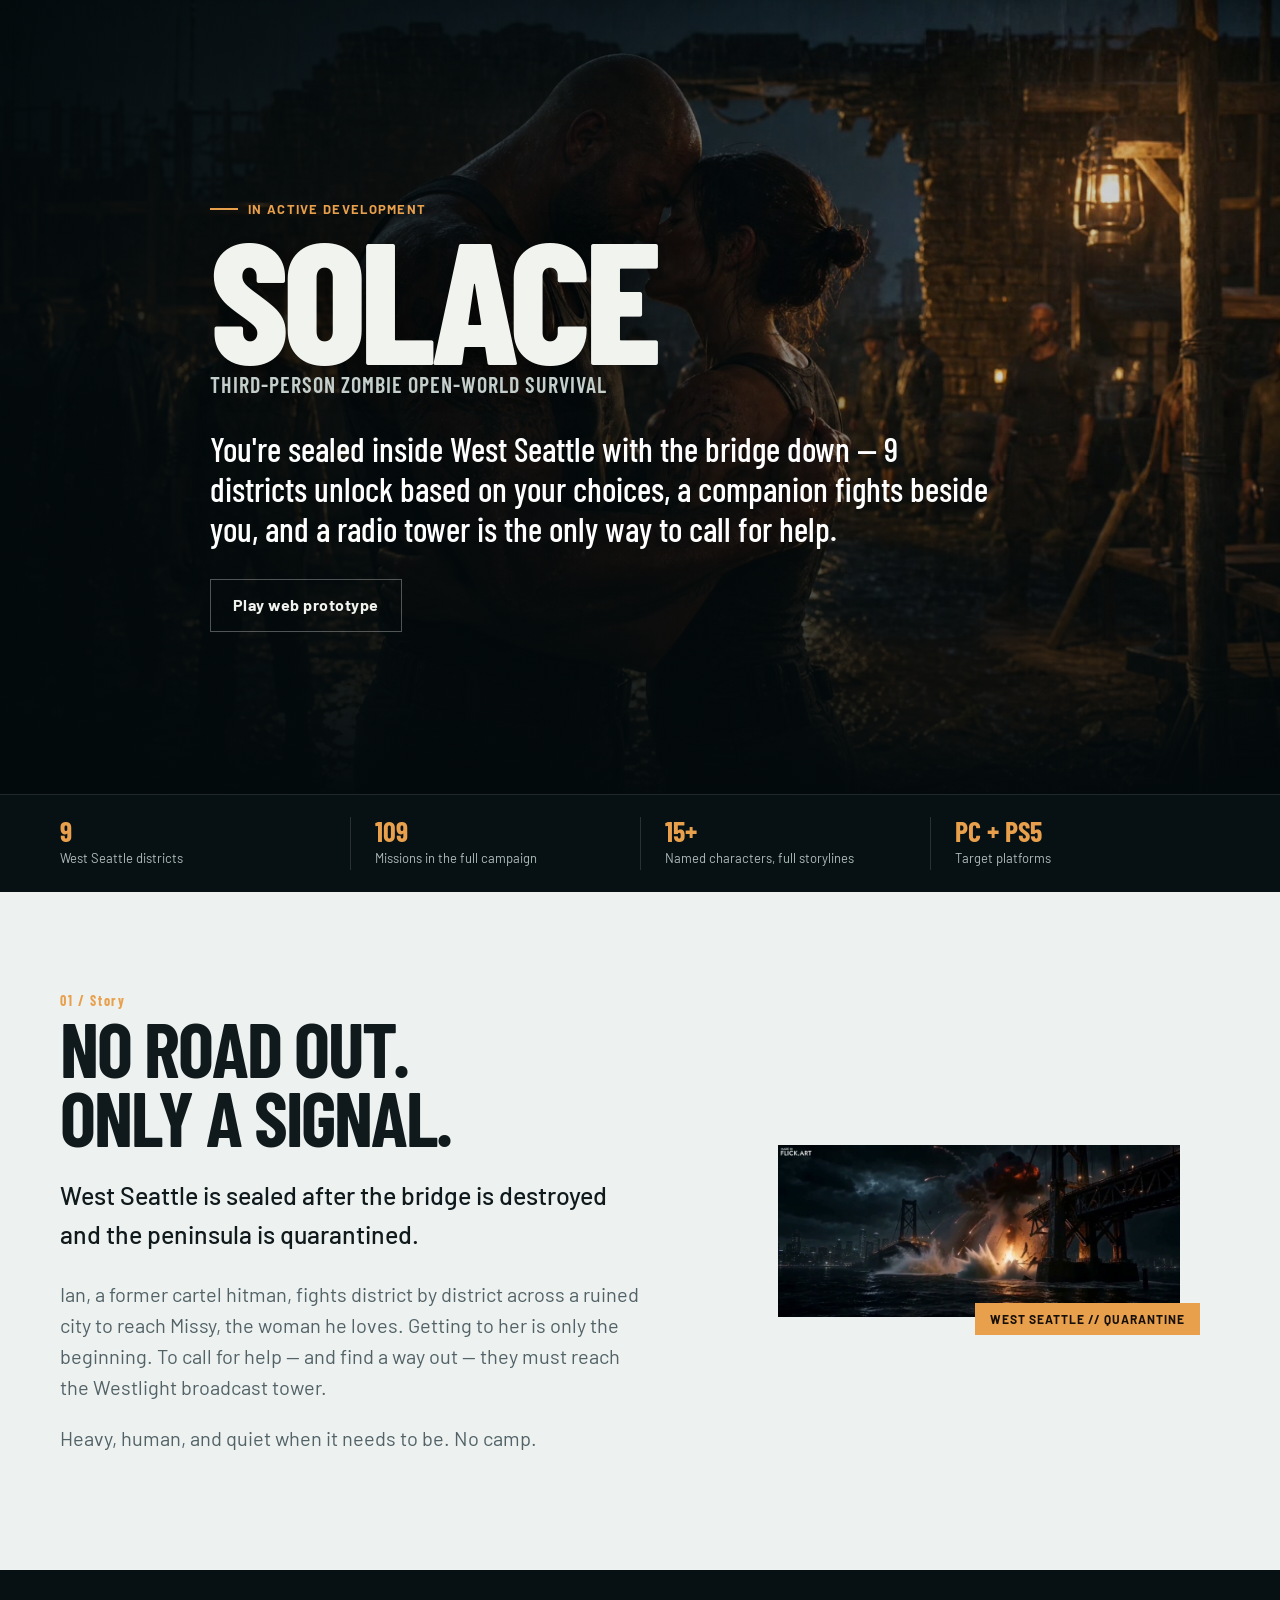
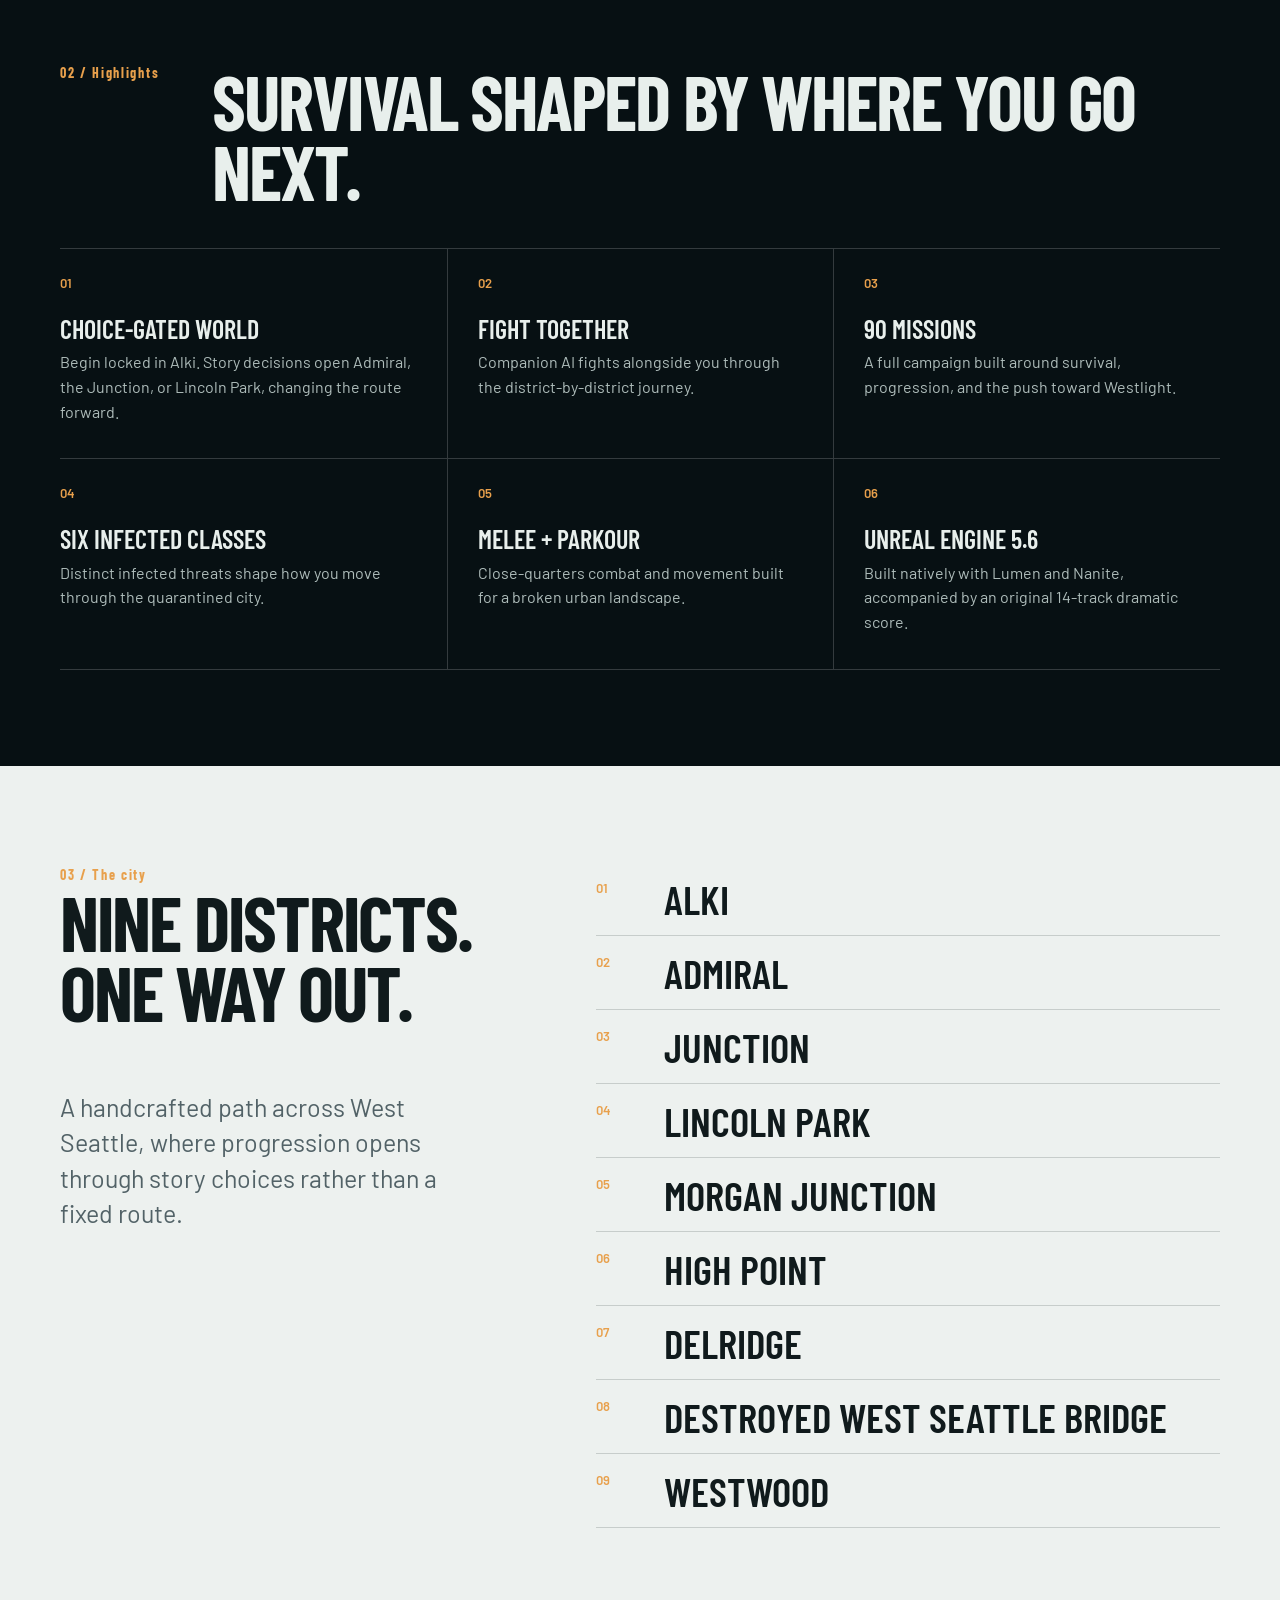
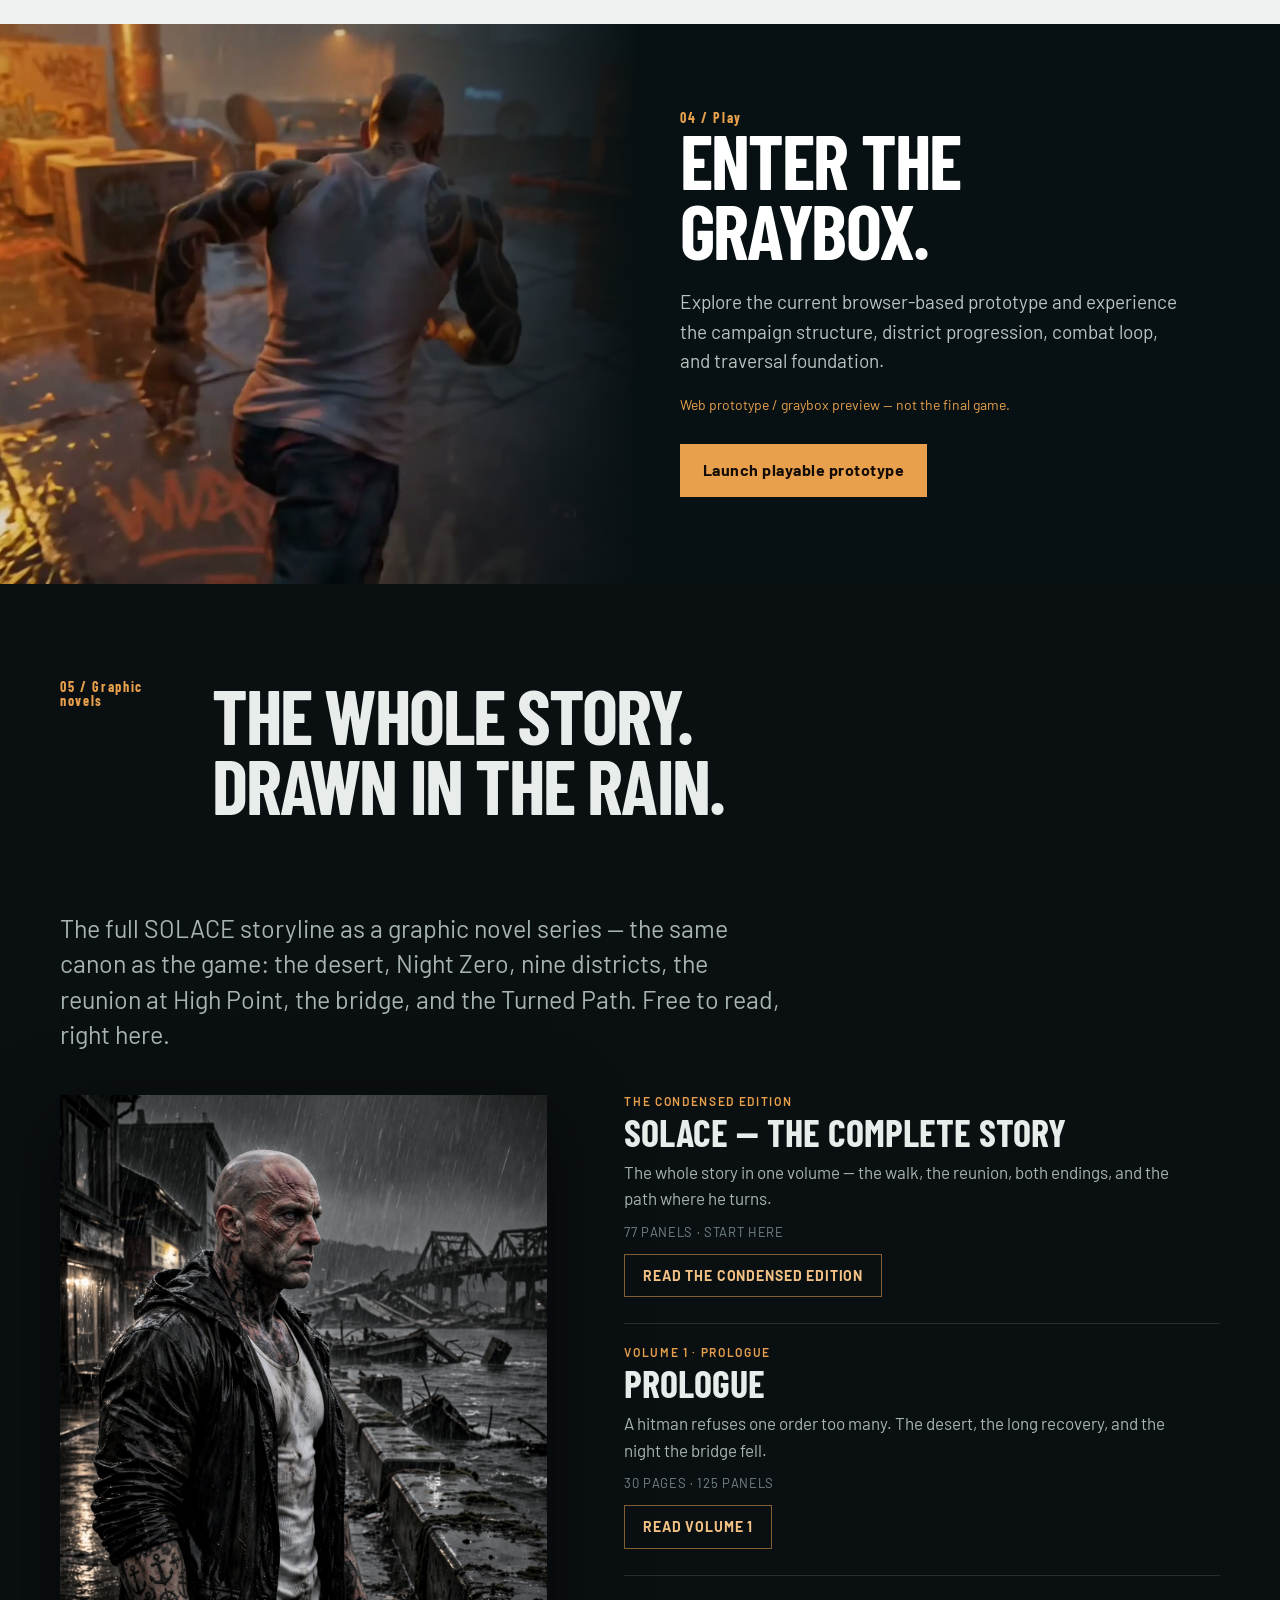
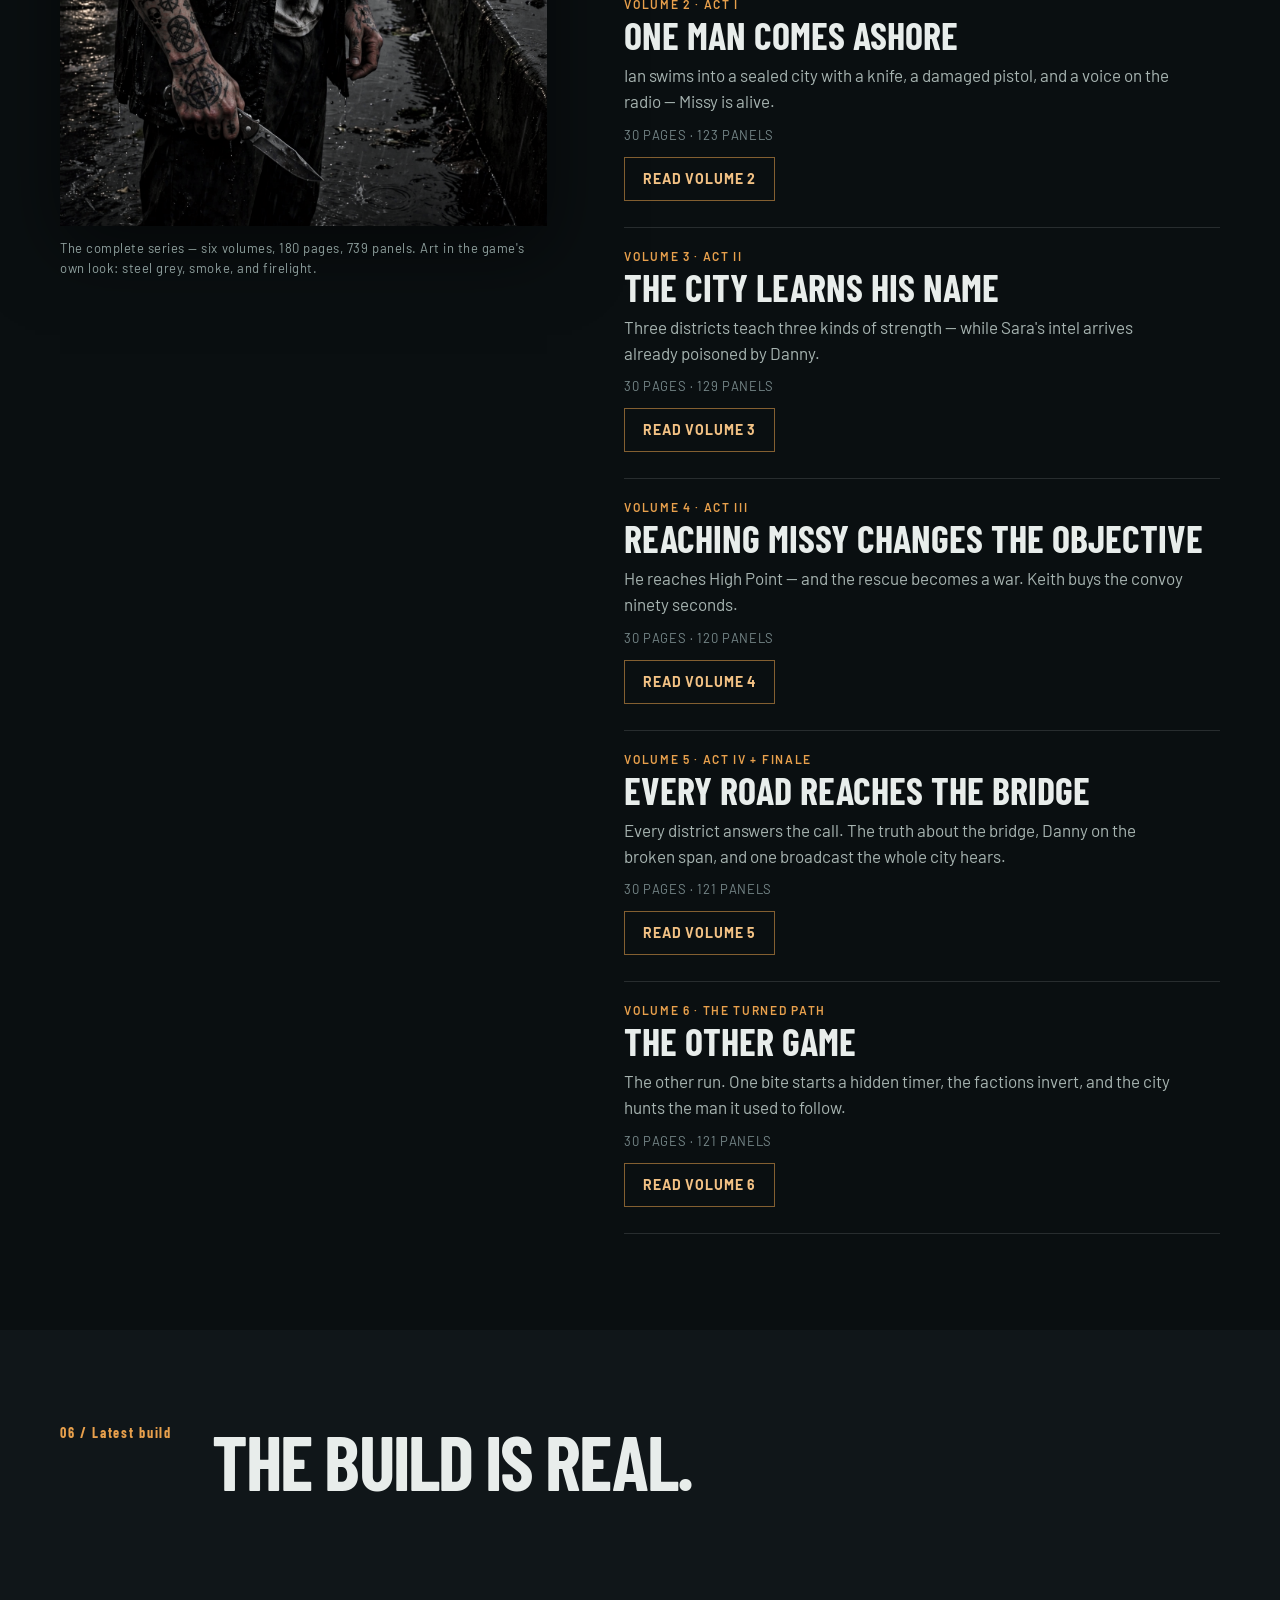
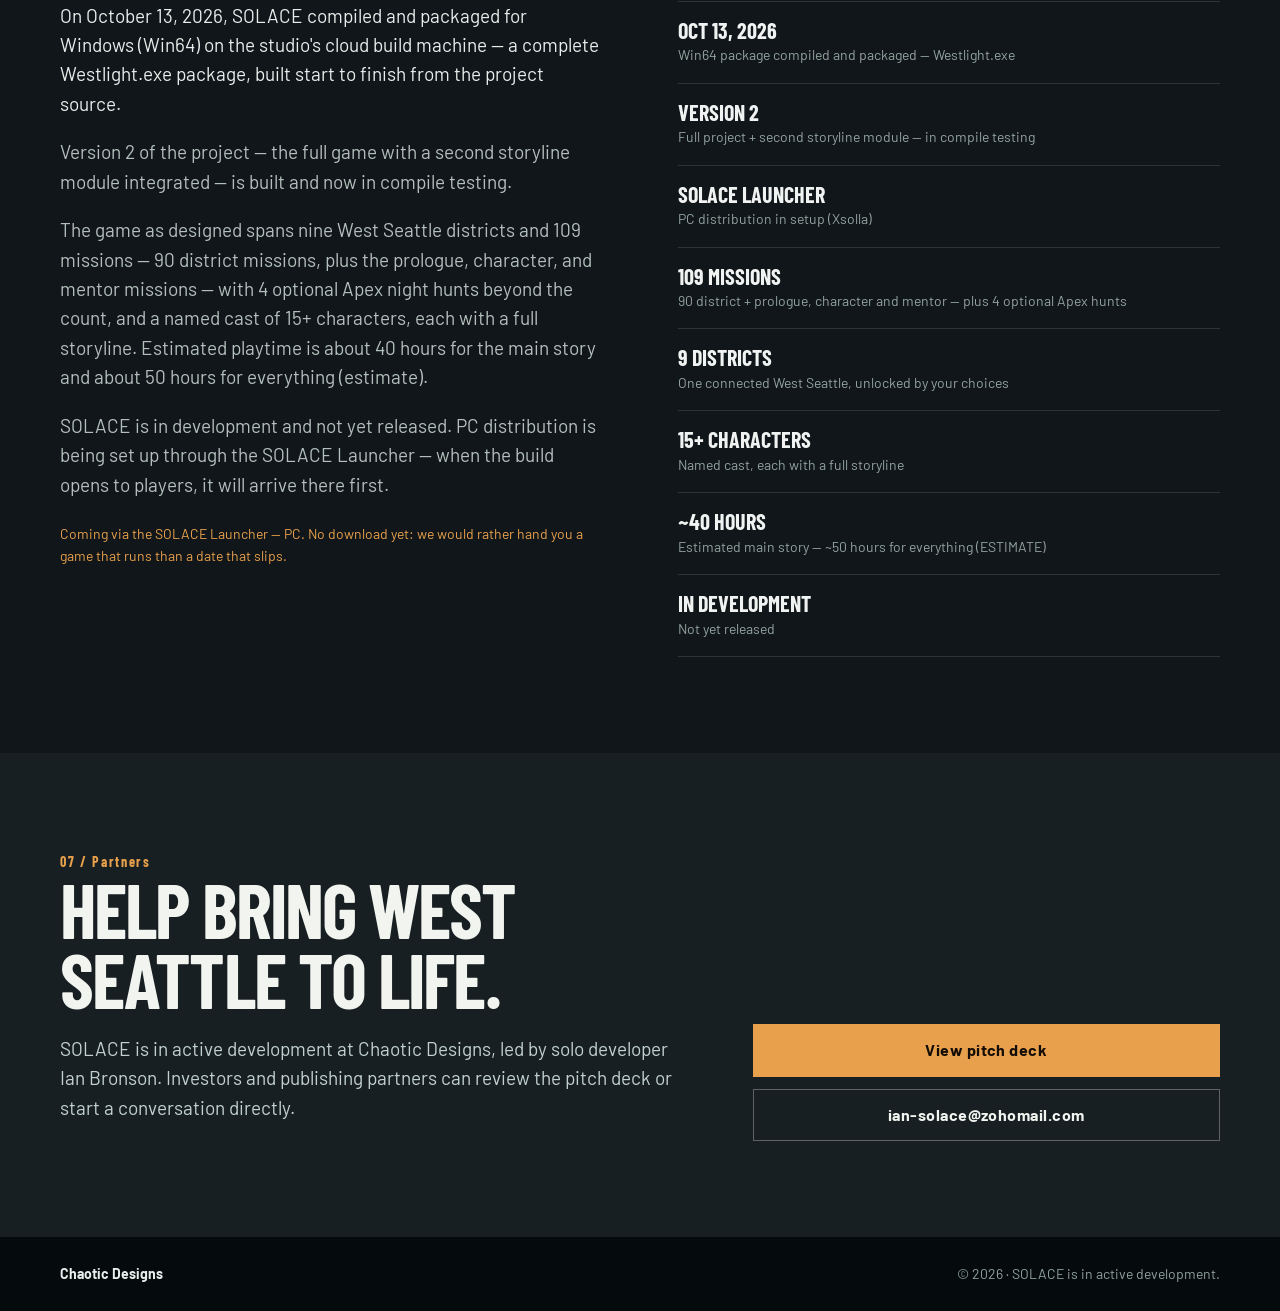
==== index.html @ 27081d8f "Remove all videos; refresh build info (rundown facts); renumber sections" ====
<!doctype html>
<html lang="en">
<head>
  <meta charset="utf-8" />
  <meta name="viewport" content="width=device-width, initial-scale=1, viewport-fit=cover" />
  <meta name="color-scheme" content="light dark" />
  <link rel="icon" href="data:," />
  <title>SOLACE — A West Seattle Survival Story</title>
  <meta name="description" content="SOLACE is a realistic third-person zombie open-world survival game in active development by Chaotic Designs." />
  <meta property="og:type" content="website" />
  <meta property="og:title" content="SOLACE — A West Seattle Survival Story" />
  <meta property="og:description" content="Nine districts. One way out. Explore the story, the graphic novels, and the playable web prototype for SOLACE, now in active development." />
  <meta name="twitter:card" content="summary" />
  <meta name="twitter:title" content="SOLACE — A West Seattle Survival Story" />
  <meta name="twitter:description" content="Nine districts. One way out. Explore the story, the graphic novels, and the playable web prototype for SOLACE, now in active development." />
  <style>
    @import url('https://fonts.googleapis.com/css2?family=Barlow+Condensed:wght@500;600;700;800&family=Barlow:wght@400;500;600;700&display=swap');

    :root {
      color-scheme: light dark;
      --ink: #101a1c;
      --muted: #526267;
      --paper: #edf1ef;
      --paper-2: #dde5e2;
      --panel: rgba(255,255,255,.68);
      --line: rgba(16,26,28,.17);
      --teal: #2e3a3e;
      --teal-dark: #171f22;
      --amber: #e8a04c;
      --amber-bright: #f2b26b;
      --night: #071013;
      --night-2: #0e1517;
      --shadow: 0 24px 70px rgba(9, 22, 24, .18);
    }
    @media (prefers-color-scheme: dark) {
      :root {
        --ink: #e9efed;
        --muted: #a8b8ba;
        --paper: #081113;
        --paper-2: #0d1a1d;
        --panel: rgba(17,31,34,.72);
        --line: rgba(219,235,232,.16);
        --teal: #74858a;
        --teal-dark: #232e31;
        --amber: #e8a04c;
        --amber-bright: #f2b26b;
        --shadow: 0 24px 70px rgba(0,0,0,.4);
      }
    }

    * { box-sizing: border-box; }
    html { scroll-behavior: smooth; }
    body {
      margin: 0;
      background: var(--paper);
      color: var(--ink);
      font-family: "Barlow", sans-serif;
      line-height: 1.55;
      overflow-x: hidden;
    }
    a { color: inherit; }
    img { display: block; width: 100%; }
    .wrap { width: min(1160px, calc(100% - 40px)); margin-inline: auto; }

    .hero {
      min-height: min(760px, 94vh);
      position: relative;
      display: grid;
      align-items: end;
      isolation: isolate;
      background: #061012 url("[data-uri]") center 40% / cover no-repeat;
      color: #f1f3ef;
    }
    .hero::before {
      content: "";
      position: absolute;
      inset: 0;
      z-index: -1;
      background:
        linear-gradient(90deg, rgba(3,10,12,.92) 0%, rgba(3,10,12,.64) 48%, rgba(3,10,12,.18) 78%),
        linear-gradient(0deg, rgba(3,10,12,.98) 0%, transparent 52%);
    }
    .hero-copy { padding: 96px 0 66px; max-width: 860px; }
    .status {
      display: inline-flex;
      align-items: center;
      gap: 10px;
      margin-bottom: 16px;
      font: 700 13px/1 "Barlow", sans-serif;
      letter-spacing: .1em;
      text-transform: uppercase;
      color: #e8a04c;
    }
    .status::before { content: ""; width: 28px; height: 2px; background: currentColor; }
    h1, h2, h3, p { margin-top: 0; }
    h1 {
      margin-bottom: 10px;
      font: 800 clamp(74px, 14vw, 174px)/.74 "Barlow Condensed", sans-serif;
      letter-spacing: -.035em;
      text-transform: uppercase;
      text-shadow: 0 8px 34px rgba(0,0,0,.5);
    }
    .genre {
      margin-bottom: 30px;
      font: 600 clamp(17px, 2vw, 22px)/1.3 "Barlow Condensed", sans-serif;
      letter-spacing: .045em;
      text-transform: uppercase;
      color: #c4cfcc;
    }
    .hook {
      max-width: 780px;
      margin-bottom: 30px;
      font: 500 clamp(22px, 3vw, 34px)/1.18 "Barlow Condensed", sans-serif;
      color: #fff;
    }
    .actions { display: flex; flex-wrap: wrap; gap: 12px; }
    .button {
      display: inline-flex;
      min-height: 50px;
      align-items: center;
      justify-content: center;
      padding: 13px 22px;
      border: 1px solid rgba(255,255,255,.3);
      text-decoration: none;
      font-weight: 700;
      letter-spacing: .03em;
      transition: background .2s ease, border-color .2s ease, color .2s ease;
    }
    .button.primary { background: var(--amber); border-color: var(--amber); color: #140c06; }
    .button:hover { background: #f2efe8; border-color: #f2efe8; color: #101719; }

    .fact-strip {
      background: var(--night);
      color: #dce5e2;
      border-top: 1px solid rgba(255,255,255,.1);
    }
    .facts {
      display: grid;
      grid-template-columns: repeat(4, 1fr);
      padding: 22px 0;
    }
    .fact { padding: 0 24px; border-left: 1px solid rgba(255,255,255,.14); }
    .fact:first-child { padding-left: 0; border: 0; }
    .fact b { display: block; font: 700 28px/1 "Barlow Condensed", sans-serif; color: #e8a04c; }
    .fact span { font-size: 13px; color: #aebcba; }

    section { padding: 96px 0; }
    .section-head { display: grid; grid-template-columns: 120px 1fr; gap: 32px; align-items: start; margin-bottom: 42px; }
    .section-no { font: 700 14px/1 "Barlow Condensed", sans-serif; letter-spacing: .12em; color: var(--amber); }
    h2 { font: 700 clamp(42px, 6vw, 76px)/.92 "Barlow Condensed", sans-serif; letter-spacing: -.025em; text-transform: uppercase; }
    .lead { font-size: clamp(19px, 2.2vw, 25px); line-height: 1.42; color: var(--muted); }


    .story-grid { display: grid; grid-template-columns: 1.1fr .9fr; gap: clamp(34px, 7vw, 90px); align-items: center; }
    .story-copy h2 { margin-bottom: 24px; }
    .story-copy p { max-width: 610px; font-size: 20px; color: var(--muted); }
    .story-copy p:first-of-type { color: var(--ink); font-size: 25px; font-weight: 500; }
    .story-image { position: relative; }
    .story-image::after { content: "WEST SEATTLE // QUARANTINE"; position: absolute; right: -20px; bottom: -18px; padding: 10px 15px; background: var(--amber); color: #17100a; font: 700 12px/1 "Barlow", sans-serif; letter-spacing: .08em; }

    .features { background: var(--night); color: #e8efec; }
    .features .section-head { color: #e8efec; }
    .features h2 { margin-bottom: 0; }
    .feature-grid { display: grid; grid-template-columns: repeat(3, 1fr); border-top: 1px solid rgba(255,255,255,.18); }
    .feature {
      padding: 28px 30px 34px 0;
      min-height: 190px;
      border-bottom: 1px solid rgba(255,255,255,.18);
    }
    .feature:not(:nth-child(3n+1)) { padding-left: 30px; border-left: 1px solid rgba(255,255,255,.18); }
    .feature-no { display: block; margin-bottom: 25px; color: #e8a04c; font: 600 13px/1 "Barlow", sans-serif; }
    .feature h3 { margin-bottom: 8px; font: 600 26px/1.05 "Barlow Condensed", sans-serif; text-transform: uppercase; }
    .feature p { margin: 0; color: #aebcba; }

    .districts-layout { display: grid; grid-template-columns: .82fr 1.18fr; gap: clamp(40px, 8vw, 110px); align-items: start; }
    .districts-intro { position: sticky; top: 32px; }
    .districts-intro .lead { max-width: 430px; }
    .district-list { list-style: none; padding: 0; margin: 0; counter-reset: districts; }
    .district-list li { counter-increment: districts; display: grid; grid-template-columns: 52px 1fr; gap: 16px; padding: 16px 0; border-bottom: 1px solid var(--line); font: 600 clamp(25px, 4vw, 41px)/1 "Barlow Condensed", sans-serif; text-transform: uppercase; }
    .district-list li::before { content: "0" counter(districts); color: var(--amber); font: 600 13px/1.6 "Barlow", sans-serif; }

    .prototype { padding: 0; background: var(--night); color: white; }
    .prototype-grid { display: grid; grid-template-columns: 1fr 1fr; min-height: 560px; }
    .prototype-image { background: url("[data-uri]") center / cover no-repeat; min-height: 430px; position: relative; }
    .prototype-image::after { content: ""; position: absolute; inset: 0; background: linear-gradient(90deg, transparent 60%, var(--night)); }
    .prototype-copy { display: flex; flex-direction: column; justify-content: center; padding: 70px clamp(30px, 7vw, 96px) 70px 40px; }
    .prototype-copy h2 { margin-bottom: 22px; }
    .prototype-copy p { color: #b8c4c1; font-size: 19px; }
    .prototype-copy .small { margin-bottom: 28px; font-size: 14px; color: #e8a04c; }
    .prototype-copy .button { align-self: flex-start; }

    .contact { background: var(--teal-dark); color: #f2f4ef; }
    .contact-grid { display: grid; grid-template-columns: 1.15fr .85fr; gap: 60px; align-items: end; }
    .contact h2 { margin-bottom: 20px; }
    .contact p { color: #c2d1cf; font-size: 19px; max-width: 680px; }
    .contact-actions { display: flex; flex-direction: column; gap: 12px; align-items: stretch; }
    .contact-actions .button { background: transparent; }
    .contact-actions .primary { background: var(--amber); }

    footer { background: #050b0d; color: #8fa09e; }
    .footer-inner { display: flex; justify-content: space-between; gap: 24px; padding: 26px 0; font-size: 14px; }
    .footer-inner b { color: #e7efec; }

    /* 2026-10-16 update: graphic novels + latest build (steel-grey / smoke / wet black, firelight accent only) */
    .novels { background: #0a0f11; color: #e8edeb; }
    .novels .lead { color: #a7b4b1; max-width: 720px; margin: -14px 0 42px; }
    .novels-layout { display: grid; grid-template-columns: .9fr 1.1fr; gap: clamp(34px, 6vw, 80px); align-items: start; }
    .novels-cover { position: sticky; top: 32px; margin: 0; }
    .novels-cover img { box-shadow: 0 24px 70px rgba(0,0,0,.5); }
    .novels-cover figcaption { margin-top: 12px; font-size: 13px; color: #8fa09e; letter-spacing: .04em; }
    .novel-list { list-style: none; margin: 0; padding: 0; }
    .novel { padding: 22px 0 26px; border-bottom: 1px solid rgba(220,228,226,.14); }
    .novel:first-child { padding-top: 0; }
    .novel-kicker { display: block; margin-bottom: 6px; font: 600 12px/1 "Barlow", sans-serif; letter-spacing: .14em; text-transform: uppercase; color: #e8a04c; }
    .novel h3 { margin: 0 0 8px; font: 700 clamp(26px, 3.4vw, 38px)/1 "Barlow Condensed", sans-serif; text-transform: uppercase; }
    .novel p { margin: 0 0 10px; color: #a7b4b1; font-size: 17px; max-width: 560px; }
    .novel-meta { display: block; margin-bottom: 12px; font-size: 13px; color: #77888a; letter-spacing: .05em; text-transform: uppercase; }
    .read-link { display: inline-flex; align-items: center; padding: 10px 18px; border: 1px solid rgba(232,160,76,.55); color: #f2c184; text-decoration: none; font-weight: 700; font-size: 14px; letter-spacing: .06em; text-transform: uppercase; transition: background .2s ease, color .2s ease; }
    .read-link:hover { background: #e8a04c; color: #17110a; }

    .build { background: #101619; color: #e8edeb; }
    .build-grid { display: grid; grid-template-columns: 1fr 1fr; gap: clamp(34px, 6vw, 80px); align-items: start; }
    .build p { color: #b3bfbc; font-size: 19px; }
    .build p:first-of-type { color: #e8edeb; }
    .build .small { margin-top: 24px; font-size: 14px; color: #e8a04c; }
    .build-facts { list-style: none; margin: 0; padding: 0; border-top: 1px solid rgba(220,228,226,.14); }
    .build-facts li { padding: 16px 0; border-bottom: 1px solid rgba(220,228,226,.14); }
    .build-facts b { display: block; font: 700 22px/1.1 "Barlow Condensed", sans-serif; text-transform: uppercase; color: #f0f3f1; }
    .build-facts span { font-size: 14px; color: #93a39f; }

    @media (max-width: 780px) {
      .novels-layout, .build-grid { grid-template-columns: 1fr; }
      .novels-cover { position: static; }
    }

    @media (max-width: 780px) {
      .wrap { width: min(100% - 28px, 1160px); }
      .hero { min-height: 720px; background-position: 58% 45%; }
      .hero::before { background: linear-gradient(0deg, rgba(3,10,12,.98) 2%, rgba(3,10,12,.7) 58%, rgba(3,10,12,.28)); }
      .hero-copy { padding: 110px 0 38px; }
      h1 { font-size: clamp(68px, 23vw, 98px); letter-spacing: -.05em; }
      .genre { font-size: 16px; }
      .hook { font-size: 21px; overflow-wrap: anywhere; }
      .button { width: 100%; }
      .facts { grid-template-columns: repeat(2, 1fr); row-gap: 20px; }
      .fact { padding: 0 14px; }
      .fact:nth-child(3) { padding-left: 0; border-left: 0; }
      section { padding: 70px 0; }
      .section-head { grid-template-columns: 1fr; gap: 10px; margin-bottom: 30px; }
      .story-grid, .districts-layout, .contact-grid { grid-template-columns: 1fr; }
      .story-image { order: -1; }
      .story-image::after { right: -8px; bottom: -12px; }
      .feature-grid { grid-template-columns: 1fr; }
      .feature { min-height: 0; padding: 24px 0; border-left: 0 !important; }
      .feature:not(:nth-child(3n+1)) { padding-left: 0; }
      .districts-intro { position: static; }
      .prototype-grid { grid-template-columns: 1fr; }
      .prototype-image { min-height: 300px; }
      .prototype-image::after { background: linear-gradient(0deg, var(--night), transparent 55%); }
      .prototype-copy { padding: 25px 20px 64px; }
      .footer-inner { flex-direction: column; gap: 6px; }
    }

    @media (prefers-reduced-motion: reduce) { html { scroll-behavior: auto; } }
  </style>
</head>
<body>
  <main>
    <section class="hero" aria-labelledby="hero-title">
      <div class="wrap hero-copy">
        <div class="status">In active development</div>
        <h1 id="hero-title">SOLACE</h1>
        <div class="genre">Third-person zombie open-world survival</div>
        <p class="hook">You're sealed inside West Seattle with the bridge down — 9 districts unlock based on your choices, a companion fights beside you, and a radio tower is the only way to call for help.</p>
        <div class="actions">
          <a class="button" href="#prototype">Play web prototype</a>
        </div>
      </div>
    </section>

    <div class="fact-strip" aria-label="Game at a glance">
      <div class="wrap facts">
        <div class="fact"><b>9</b><span>West Seattle districts</span></div>
        <div class="fact"><b>109</b><span>Missions in the full campaign</span></div>
        <div class="fact"><b>15+</b><span>Named characters, full storylines</span></div>
        <div class="fact"><b>PC + PS5</b><span>Target platforms</span></div>
      </div>
    </div>

    

    <section>
      <div class="wrap story-grid">
        <div class="story-copy">
          <span class="section-no">01 / Story</span>
          <h2>No road out.<br>Only a signal.</h2>
          <p>West Seattle is sealed after the bridge is destroyed and the peninsula is quarantined.</p>
          <p>Ian, a former cartel hitman, fights district by district across a ruined city to reach Missy, the woman he loves. Getting to her is only the beginning. To call for help — and find a way out — they must reach the Westlight broadcast tower.</p>
          <p>Heavy, human, and quiet when it needs to be. No camp.</p>
        </div>
        <figure class="story-image">
          <img src="[data-uri]" alt="Concept visualization of the West Seattle Bridge collapsing at night" />
        </figure>
      </div>
    </section>

    <section class="features">
      <div class="wrap">
        <div class="section-head">
          <span class="section-no">02 / Highlights</span>
          <h2>Survival shaped by where you go next.</h2>
        </div>
        <div class="feature-grid">
          <article class="feature"><span class="feature-no">01</span><h3>Choice-gated world</h3><p>Begin locked in Alki. Story decisions open Admiral, the Junction, or Lincoln Park, changing the route forward.</p></article>
          <article class="feature"><span class="feature-no">02</span><h3>Fight together</h3><p>Companion AI fights alongside you through the district-by-district journey.</p></article>
          <article class="feature"><span class="feature-no">03</span><h3>90 missions</h3><p>A full campaign built around survival, progression, and the push toward Westlight.</p></article>
          <article class="feature"><span class="feature-no">04</span><h3>Six infected classes</h3><p>Distinct infected threats shape how you move through the quarantined city.</p></article>
          <article class="feature"><span class="feature-no">05</span><h3>Melee + parkour</h3><p>Close-quarters combat and movement built for a broken urban landscape.</p></article>
          <article class="feature"><span class="feature-no">06</span><h3>Unreal Engine 5.6</h3><p>Built natively with Lumen and Nanite, accompanied by an original 14-track dramatic score.</p></article>
        </div>
      </div>
    </section>

    <section>
      <div class="wrap districts-layout">
        <div class="districts-intro">
          <span class="section-no">03 / The city</span>
          <h2>Nine districts.<br>One way out.</h2>
          <p class="lead">A handcrafted path across West Seattle, where progression opens through story choices rather than a fixed route.</p>
        </div>
        <ol class="district-list">
          <li>Alki</li>
          <li>Admiral</li>
          <li>Junction</li>
          <li>Lincoln Park</li>
          <li>Morgan Junction</li>
          <li>High Point</li>
          <li>Delridge</li>
          <li>Destroyed West Seattle Bridge</li>
          <li>Westwood</li>
        </ol>
      </div>
    </section>

    <section class="prototype" id="prototype">
      <div class="prototype-grid">
        <div class="prototype-image" role="img" aria-label="Concept visualization of rooftop movement in rain"></div>
        <div class="prototype-copy">
          <span class="section-no">04 / Play</span>
          <h2>Enter the graybox.</h2>
          <p>Explore the current browser-based prototype and experience the campaign structure, district progression, combat loop, and traversal foundation.</p>
          <p class="small">Web prototype / graybox preview — not the final game.</p>
          <a class="button primary" href="https://muse.ai/s/junction-dusk-graybox-preview-xdh68xrkxyxvjkh" target="_blank" rel="noopener noreferrer">Launch playable prototype</a>
        </div>
      </div>
    </section>

    <section class="novels" id="graphic-novels">
      <div class="wrap">
        <div class="section-head">
          <span class="section-no">05 / Graphic novels</span>
          <h2>The whole story.<br>Drawn in the rain.</h2>
        </div>
        <p class="lead">The full SOLACE storyline as a graphic novel series — the same canon as the game: the desert, Night Zero, nine districts, the reunion at High Point, the bridge, and the Turned Path. Free to read, right here.</p>
        <div class="novels-layout">
          <figure class="novels-cover">
            <img src="graphic-novels/cover.png" alt="SOLACE graphic novel cover — a lone figure in the rain above a dark, wet West Seattle street" />
            <figcaption>The complete series — six volumes, 180 pages, 739 panels. Art in the game's own look: steel grey, smoke, and firelight.</figcaption>
          </figure>
          <ol class="novel-list">
            <li class="novel">
              <span class="novel-kicker">The condensed edition</span>
              <h3>SOLACE — The Complete Story</h3>
              <p>The whole story in one volume — the walk, the reunion, both endings, and the path where he turns.</p>
              <span class="novel-meta">77 panels · start here</span>
              <a class="read-link" href="graphic-novels/condensed.html">Read the condensed edition</a>
            </li>
            <li class="novel">
              <span class="novel-kicker">Volume 1 · Prologue</span>
              <h3>Prologue</h3>
              <p>A hitman refuses one order too many. The desert, the long recovery, and the night the bridge fell.</p>
              <span class="novel-meta">30 pages · 125 panels</span>
              <a class="read-link" href="graphic-novels/vol1-prologue.html">Read Volume 1</a>
            </li>
            <li class="novel">
              <span class="novel-kicker">Volume 2 · Act I</span>
              <h3>One Man Comes Ashore</h3>
              <p>Ian swims into a sealed city with a knife, a damaged pistol, and a voice on the radio — Missy is alive.</p>
              <span class="novel-meta">30 pages · 123 panels</span>
              <a class="read-link" href="graphic-novels/vol2-act1.html">Read Volume 2</a>
            </li>
            <li class="novel">
              <span class="novel-kicker">Volume 3 · Act II</span>
              <h3>The City Learns His Name</h3>
              <p>Three districts teach three kinds of strength — while Sara's intel arrives already poisoned by Danny.</p>
              <span class="novel-meta">30 pages · 129 panels</span>
              <a class="read-link" href="graphic-novels/vol3-act2.html">Read Volume 3</a>
            </li>
            <li class="novel">
              <span class="novel-kicker">Volume 4 · Act III</span>
              <h3>Reaching Missy Changes the Objective</h3>
              <p>He reaches High Point — and the rescue becomes a war. Keith buys the convoy ninety seconds.</p>
              <span class="novel-meta">30 pages · 120 panels</span>
              <a class="read-link" href="graphic-novels/vol4-act3.html">Read Volume 4</a>
            </li>
            <li class="novel">
              <span class="novel-kicker">Volume 5 · Act IV + Finale</span>
              <h3>Every Road Reaches the Bridge</h3>
              <p>Every district answers the call. The truth about the bridge, Danny on the broken span, and one broadcast the whole city hears.</p>
              <span class="novel-meta">30 pages · 121 panels</span>
              <a class="read-link" href="graphic-novels/vol5-act4.html">Read Volume 5</a>
            </li>
            <li class="novel">
              <span class="novel-kicker">Volume 6 · The Turned Path</span>
              <h3>The Other Game</h3>
              <p>The other run. One bite starts a hidden timer, the factions invert, and the city hunts the man it used to follow.</p>
              <span class="novel-meta">30 pages · 121 panels</span>
              <a class="read-link" href="graphic-novels/vol6-turnedpath.html">Read Volume 6</a>
            </li>
          </ol>
        </div>
      </div>
    </section>

    <section class="build" id="latest-build">
      <div class="wrap">
        <div class="section-head">
          <span class="section-no">06 / Latest build</span>
          <h2>The build is real.</h2>
        </div>
        <div class="build-grid">
          <div>
            <p>On October 13, 2026, SOLACE compiled and packaged for Windows (Win64) on the studio's cloud build machine — a complete Westlight.exe package, built start to finish from the project source.</p>
            <p>Version 2 of the project — the full game with a second storyline module integrated — is built and now in compile testing.</p>
            <p>The game as designed spans nine West Seattle districts and 109 missions — 90 district missions, plus the prologue, character, and mentor missions — with 4 optional Apex night hunts beyond the count, and a named cast of 15+ characters, each with a full storyline. Estimated playtime is about 40 hours for the main story and about 50 hours for everything (estimate).</p>
            <p>SOLACE is in development and not yet released. PC distribution is being set up through the SOLACE Launcher — when the build opens to players, it will arrive there first.</p>
            <p class="small">Coming via the SOLACE Launcher — PC. No download yet: we would rather hand you a game that runs than a date that slips.</p>
          </div>
          <ul class="build-facts">
            <li><b>Oct 13, 2026</b><span>Win64 package compiled and packaged — Westlight.exe</span></li>
            <li><b>Version 2</b><span>Full project + second storyline module — in compile testing</span></li>
            <li><b>SOLACE Launcher</b><span>PC distribution in setup (Xsolla)</span></li>
            <li><b>109 missions</b><span>90 district + prologue, character and mentor — plus 4 optional Apex hunts</span></li>
            <li><b>9 districts</b><span>One connected West Seattle, unlocked by your choices</span></li>
            <li><b>15+ characters</b><span>Named cast, each with a full storyline</span></li>
            <li><b>~40 hours</b><span>Estimated main story — ~50 hours for everything (ESTIMATE)</span></li>
            <li><b>In development</b><span>Not yet released</span></li>
          </ul>
        </div>
      </div>
    </section>

    <section class="contact">
      <div class="wrap contact-grid">
        <div>
          <span class="section-no">07 / Partners</span>
          <h2>Help bring West Seattle to life.</h2>
          <p>SOLACE is in active development at Chaotic Designs, led by solo developer Ian Bronson. Investors and publishing partners can review the pitch deck or start a conversation directly.</p>
        </div>
        <div class="contact-actions">
          <a class="button primary" href="https://drive.google.com/file/d/1NzOKnydI_gZhXLHs4Zg-9RapwAMa0e2P/view?usp=sharing" target="_blank" rel="noopener noreferrer">View pitch deck</a>
          <a class="button" href="mailto:ian-solace@zohomail.com?subject=SOLACE%20partnership%20inquiry">ian-solace@zohomail.com</a>
        </div>
      </div>
    </section>
  </main>

  <footer>
    <div class="wrap footer-inner">
      <span><b>Chaotic Designs</b></span>
      <span>© 2026 · SOLACE is in active development.</span>
    </div>
  </footer>
</body>
</html>
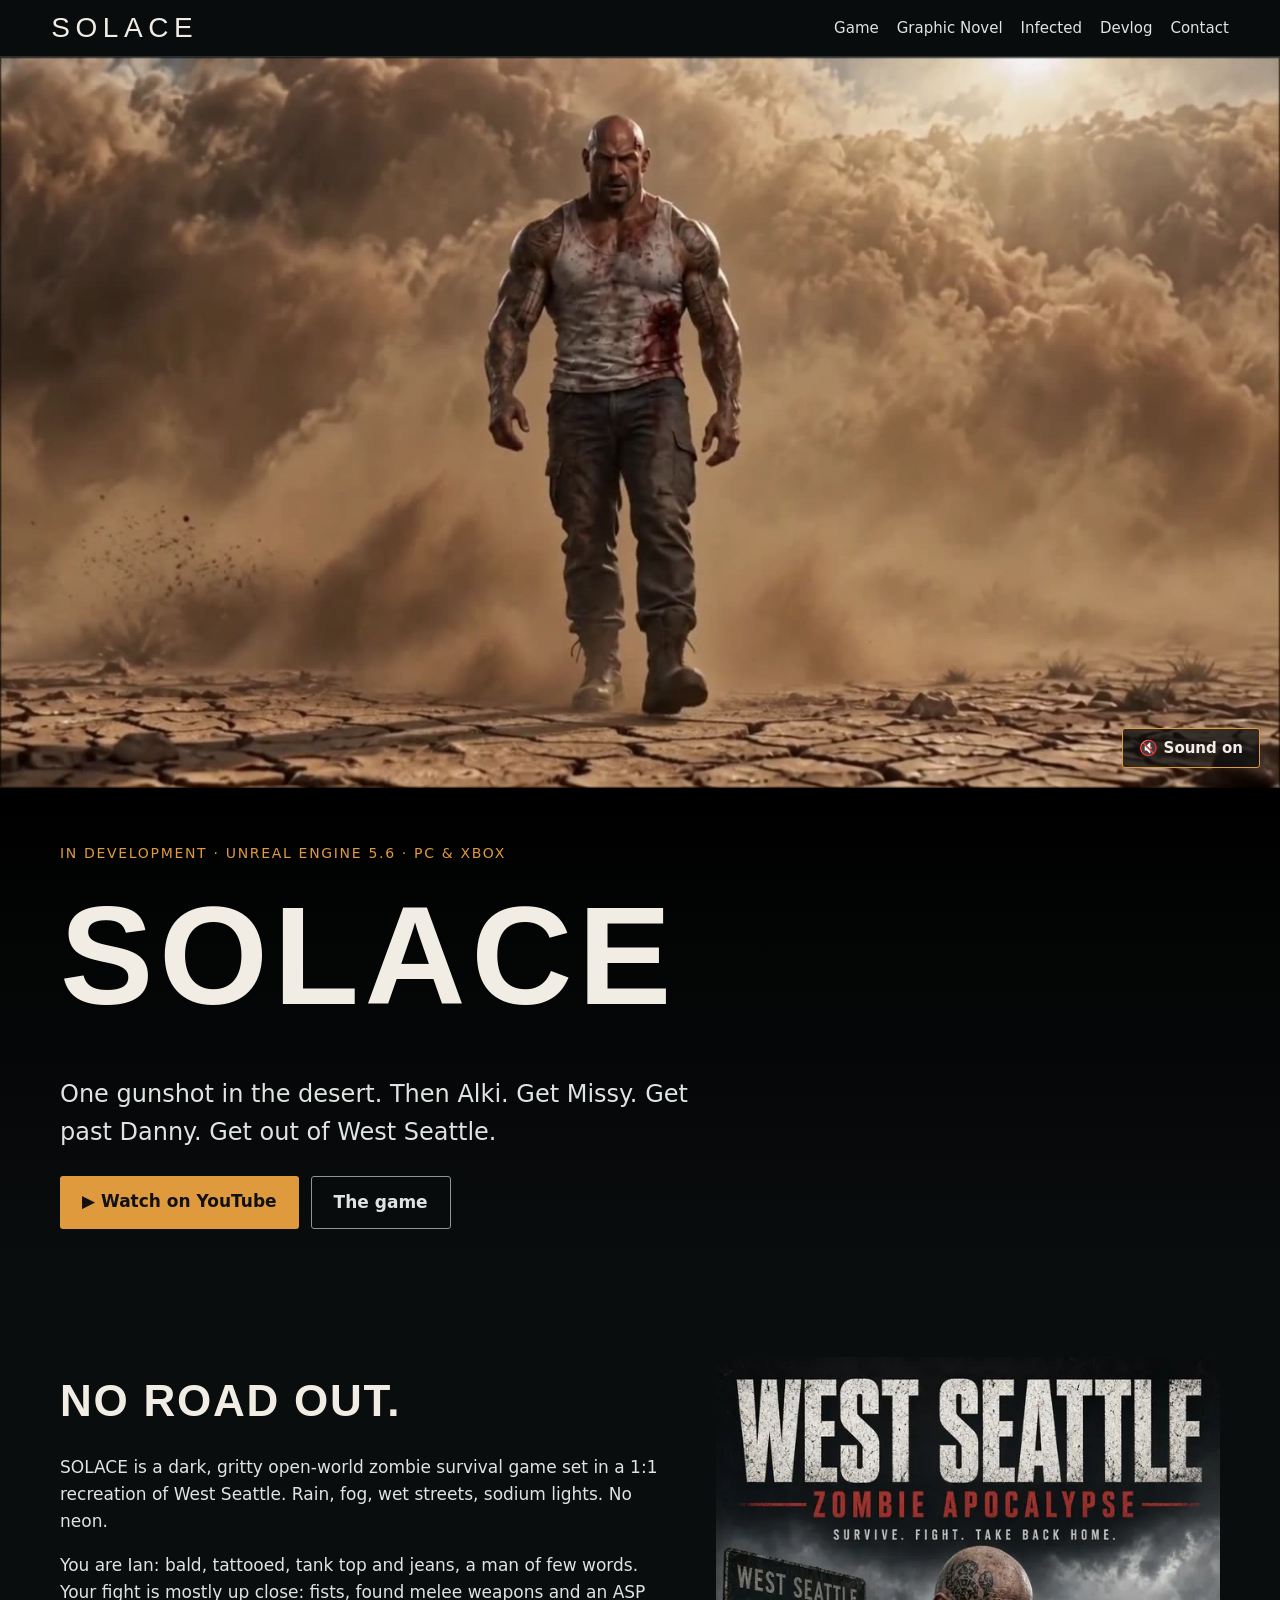
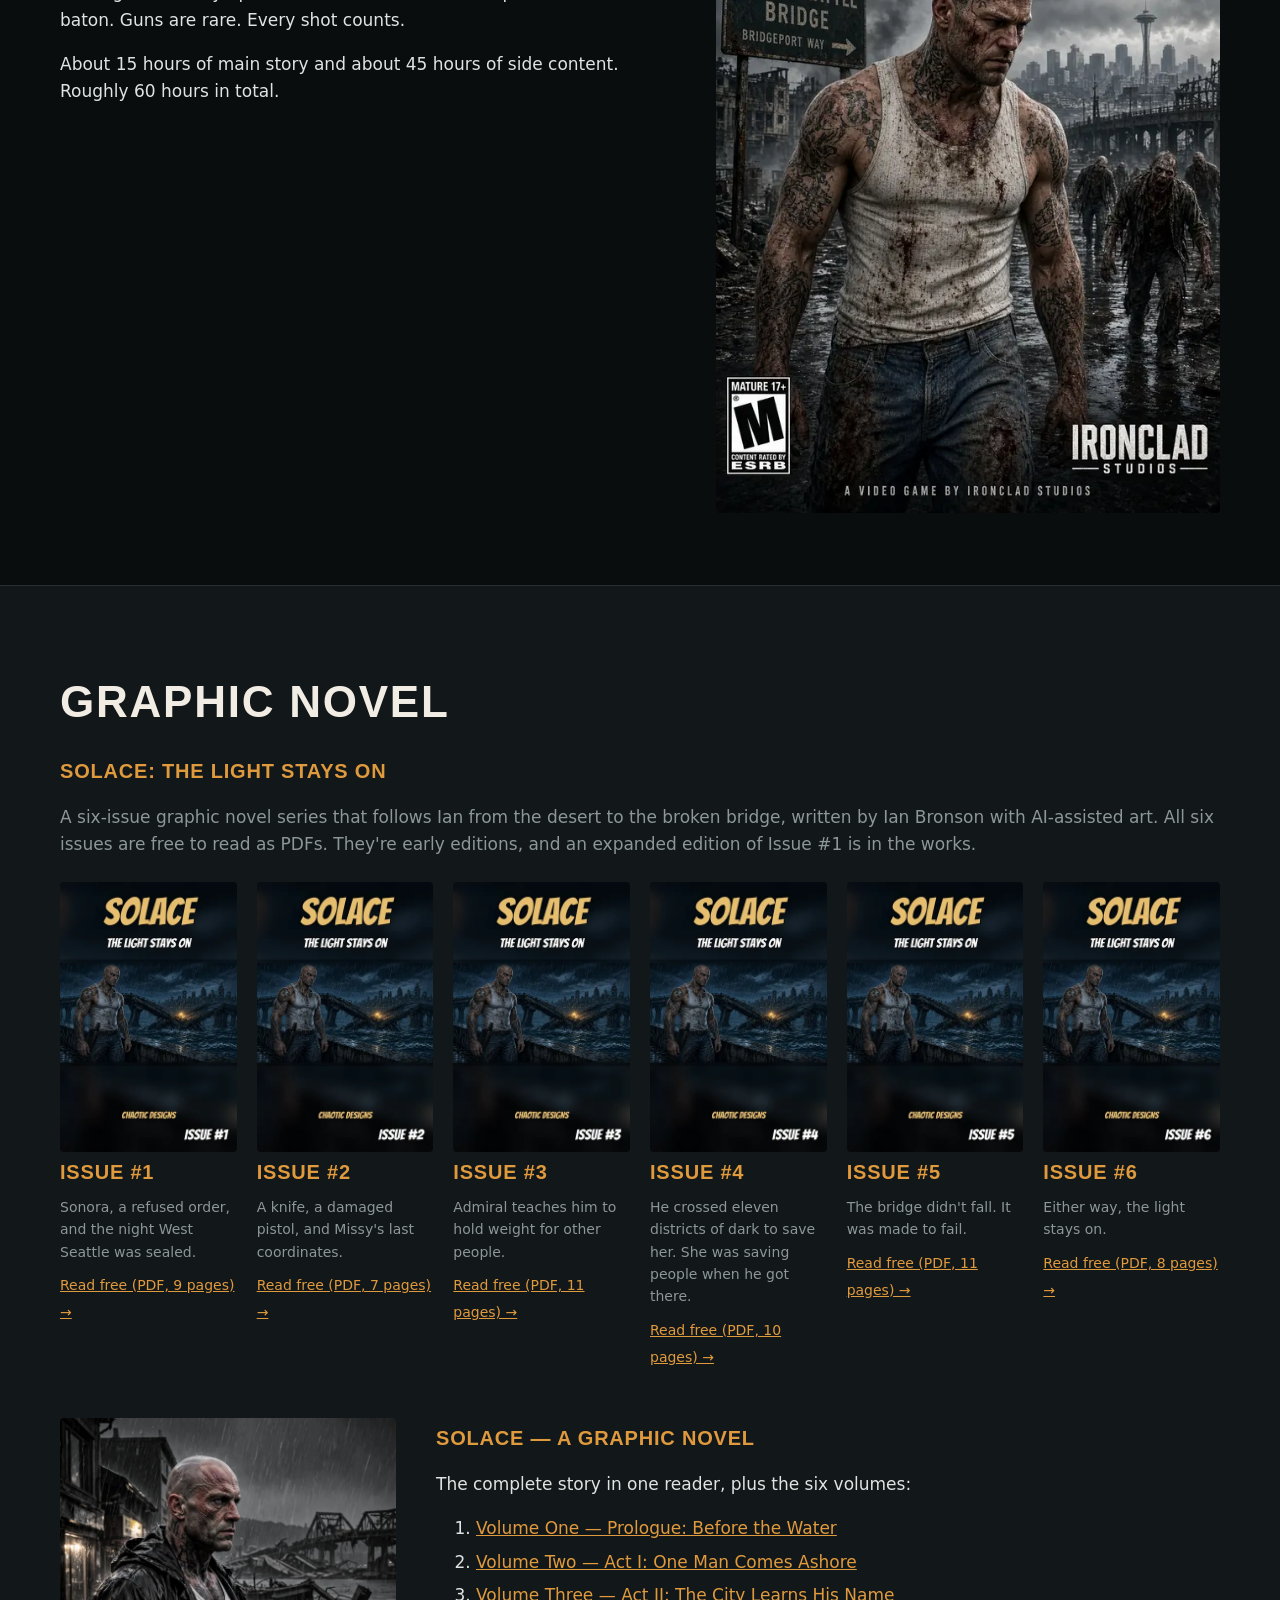
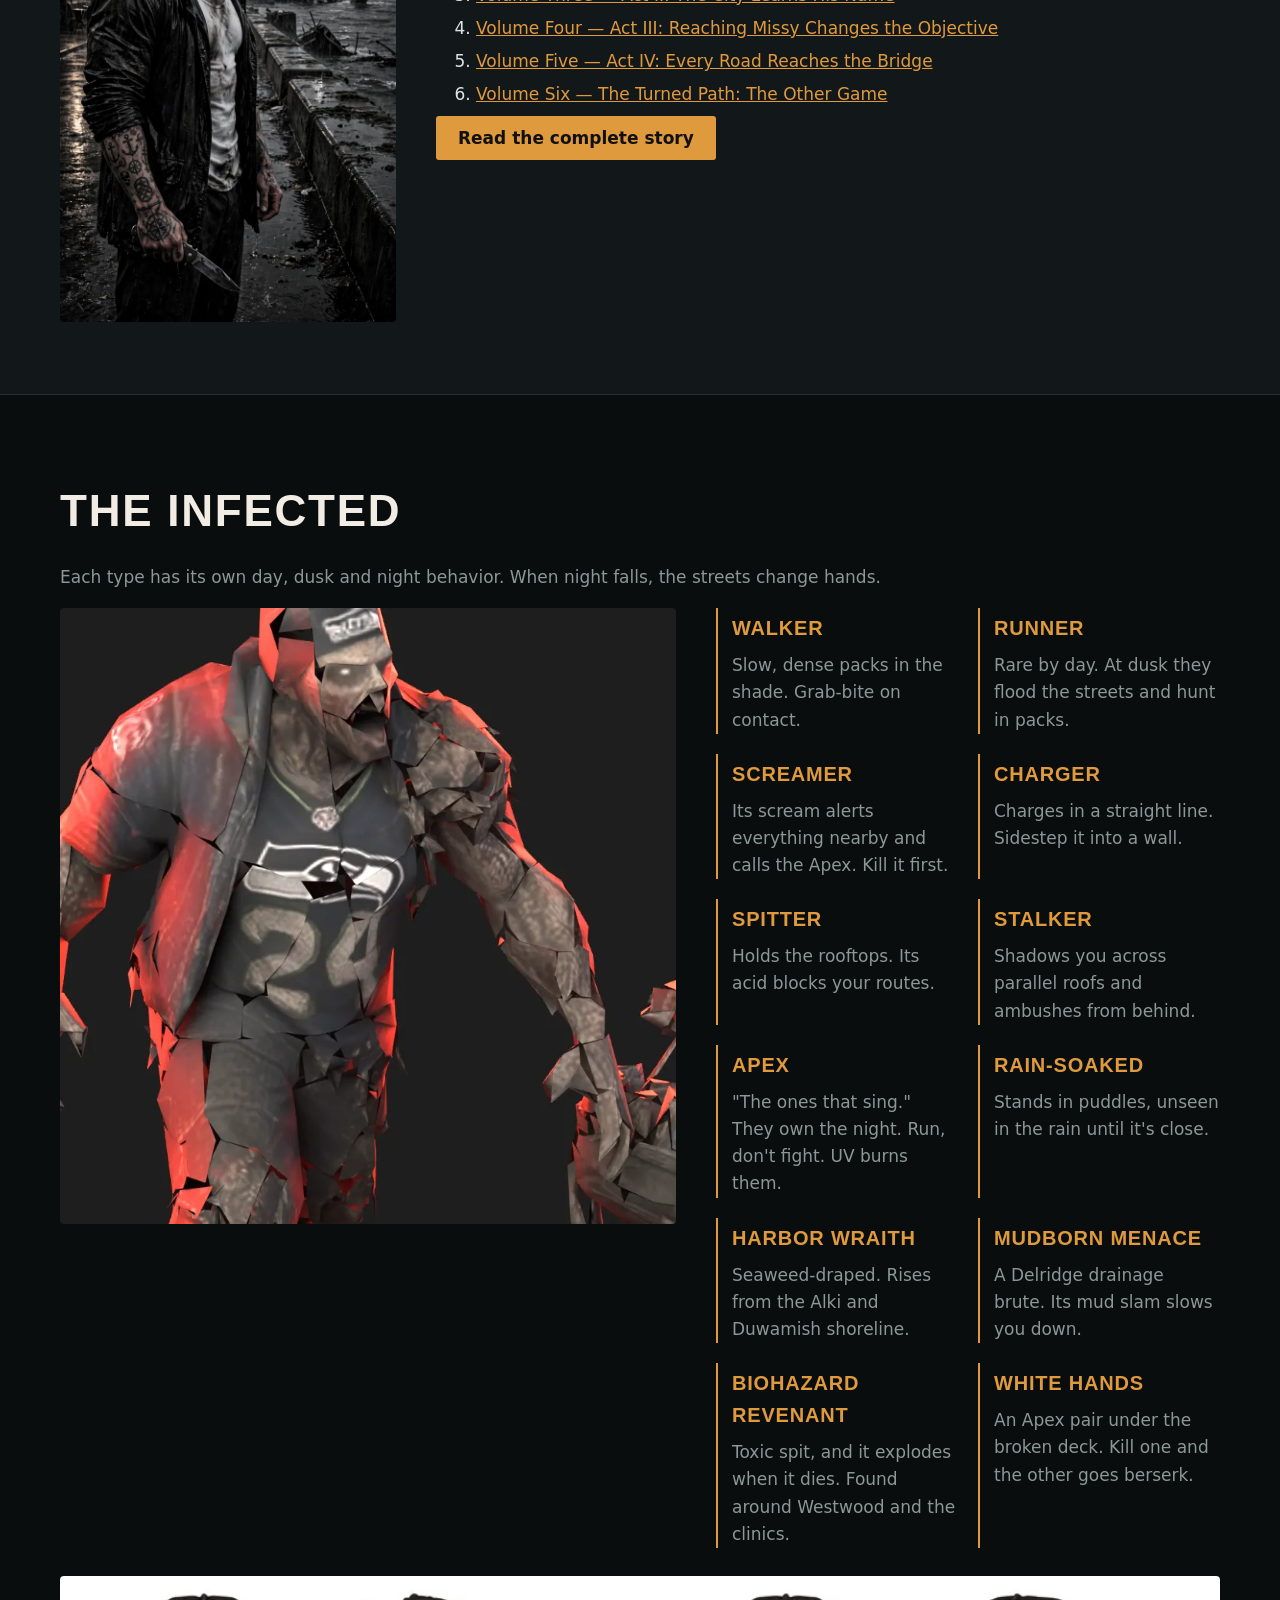
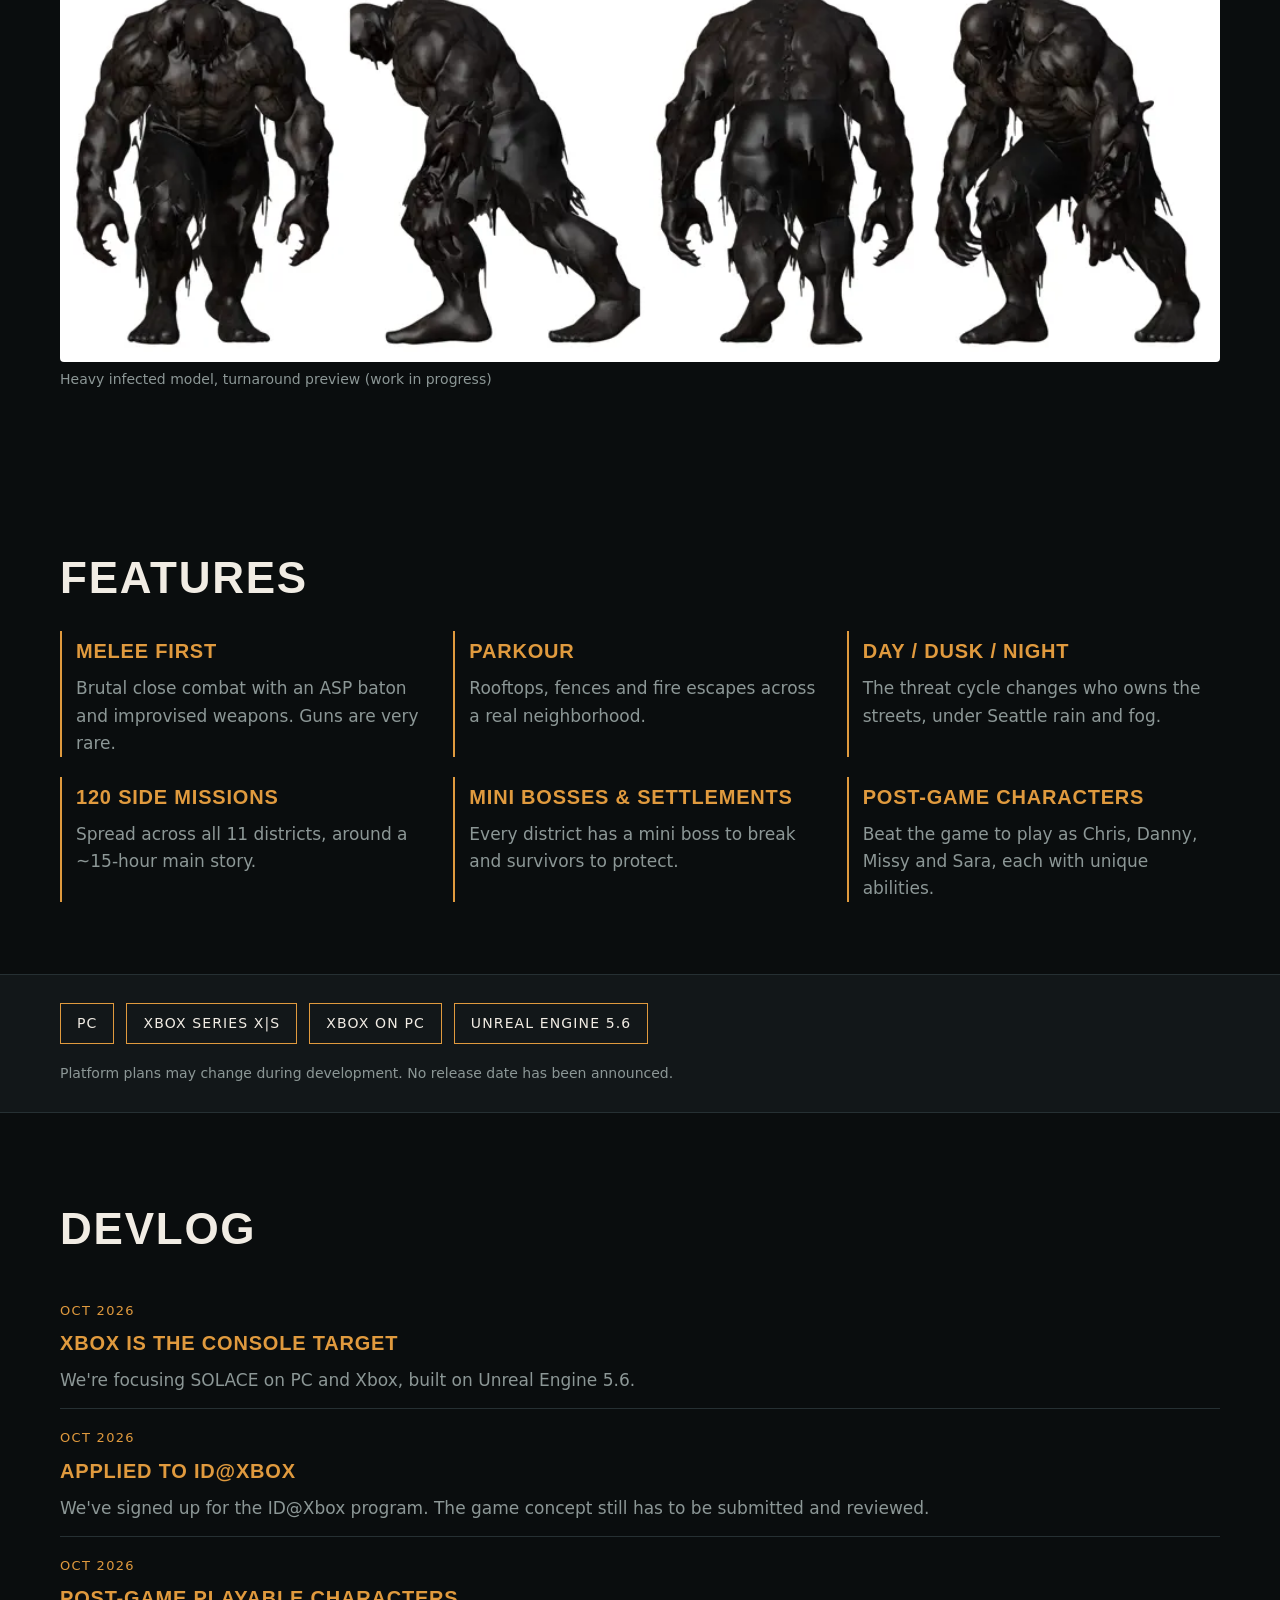
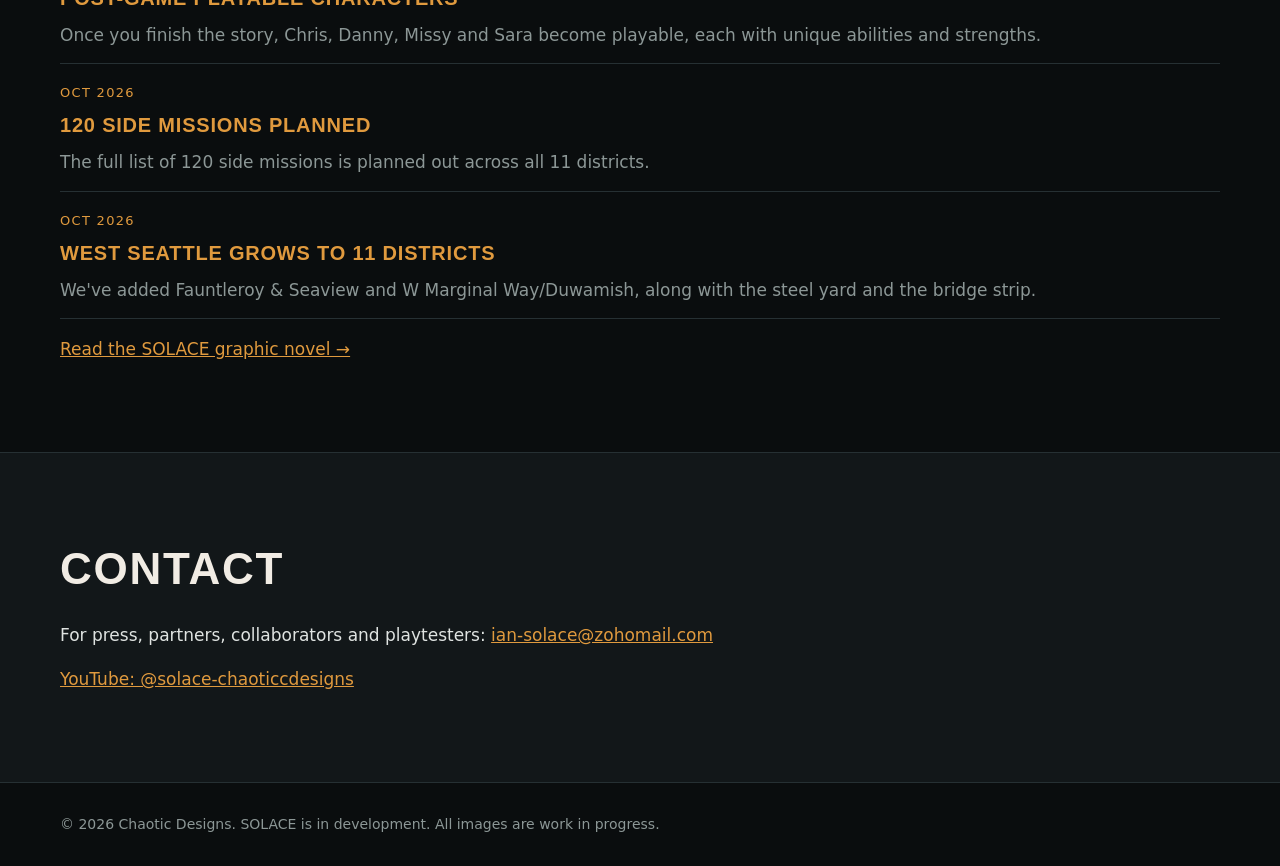
==== commit 89795e4f: "Revamp site: hero teaser video, graphic novel section, infected, devlog, PC/Xbox" ====
--- a/index.html
+++ b/index.html
@@ -1,475 +1,60 @@
-<!doctype html>
-<html lang="en">
-<head>
-  <meta charset="utf-8" />
-  <meta name="viewport" content="width=device-width, initial-scale=1, viewport-fit=cover" />
-  <meta name="color-scheme" content="light dark" />
-  <link rel="icon" href="data:," />
-  <title>SOLACE — A West Seattle Survival Story</title>
-  <meta name="description" content="SOLACE is a realistic third-person zombie open-world survival game in active development by Chaotic Designs." />
-  <meta property="og:type" content="website" />
-  <meta property="og:title" content="SOLACE — A West Seattle Survival Story" />
-  <meta property="og:description" content="Nine districts. One way out. Explore the story, the graphic novels, and the playable web prototype for SOLACE, now in active development." />
-  <meta name="twitter:card" content="summary" />
-  <meta name="twitter:title" content="SOLACE — A West Seattle Survival Story" />
-  <meta name="twitter:description" content="Nine districts. One way out. Explore the story, the graphic novels, and the playable web prototype for SOLACE, now in active development." />
-  <style>
-    @import url('https://fonts.googleapis.com/css2?family=Barlow+Condensed:wght@500;600;700;800&family=Barlow:wght@400;500;600;700&display=swap');
+<!doctype html><html lang="en"><head><meta charset="utf-8"><meta name="viewport" content="width=device-width,initial-scale=1">
+<title>SOLACE — Get Out of West Seattle</title>
+<meta name="description" content="SOLACE: a dark open-world zombie survival game set in a 1:1 West Seattle. Built in Unreal Engine 5.6 for PC and Xbox. In development by Chaotic Designs.">
+<meta property="og:title" content="SOLACE — Get Out of West Seattle"><meta property="og:image" content="video/teaser-poster.jpg">
+<link rel="stylesheet" href="style.css"></head><body>
+<header class="nav"><a class="logo" href="#top">SOLACE</a><nav><a href="#about">Game</a><a href="#graphic-novel">Graphic Novel</a><a href="#infected">Infected</a><a href="#news">Devlog</a><a href="#contact">Contact</a></nav></header>
+<section id="top" class="vhero"><video id="teaser" autoplay muted loop playsinline preload="auto" poster="video/teaser-poster.jpg"><source src="video/teaser.mp4" type="video/mp4"></video>
+<button id="snd" class="snd" type="button" aria-label="Turn sound on">🔇 Sound on</button></section>
+<section class="hero2"><div class="wrap"><p class="tag">In development · Unreal Engine 5.6 · PC &amp; Xbox</p><h1>SOLACE</h1><p class="lede">One gunshot in the desert. Then Alki. Get Missy. Get past Danny. Get out of West Seattle.</p>
+<div class="btns"><a class="btn" href="https://www.youtube.com/@solace-chaoticcdesigns" target="_blank" rel="noopener">▶ Watch on YouTube</a><a class="btn ghost" href="#about">The game</a></div></div></section>
 
-    :root {
-      color-scheme: light dark;
-      --ink: #101a1c;
-      --muted: #526267;
-      --paper: #edf1ef;
-      --paper-2: #dde5e2;
-      --panel: rgba(255,255,255,.68);
-      --line: rgba(16,26,28,.17);
-      --teal: #2e3a3e;
-      --teal-dark: #171f22;
-      --amber: #e8a04c;
-      --amber-bright: #f2b26b;
-      --night: #071013;
-      --night-2: #0e1517;
-      --shadow: 0 24px 70px rgba(9, 22, 24, .18);
-    }
-    @media (prefers-color-scheme: dark) {
-      :root {
-        --ink: #e9efed;
-        --muted: #a8b8ba;
-        --paper: #081113;
-        --paper-2: #0d1a1d;
-        --panel: rgba(17,31,34,.72);
-        --line: rgba(219,235,232,.16);
-        --teal: #74858a;
-        --teal-dark: #232e31;
-        --amber: #e8a04c;
-        --amber-bright: #f2b26b;
-        --shadow: 0 24px 70px rgba(0,0,0,.4);
-      }
-    }
+<section id="about" class="wrap split"><div><h2>No road out.</h2>
+<p>SOLACE is a dark, gritty open-world zombie survival game set in a 1:1 recreation of West Seattle. Rain, fog, wet streets, sodium lights. No neon.</p>
+<p>You are Ian: bald, tattooed, tank top and jeans, a man of few words. Your fight is mostly up close: fists, found melee weapons and an ASP baton. Guns are rare. Every shot counts.</p>
+<p>About 15 hours of main story and about 45 hours of side content. Roughly 60 hours in total.</p></div>
+<img src="img/ian.webp" alt="Ian, SOLACE protagonist render" loading="lazy"></section>
 
-    * { box-sizing: border-box; }
-    html { scroll-behavior: smooth; }
-    body {
-      margin: 0;
-      background: var(--paper);
-      color: var(--ink);
-      font-family: "Barlow", sans-serif;
-      line-height: 1.55;
-      overflow-x: hidden;
-    }
-    a { color: inherit; }
-    img { display: block; width: 100%; }
-    .wrap { width: min(1160px, calc(100% - 40px)); margin-inline: auto; }
+<section id="graphic-novel" class="band"><div class="wrap"><h2>Graphic novel</h2><h3>SOLACE: The Light Stays On</h3>
+<p class="sub">A six-issue graphic novel series that follows Ian from the desert to the broken bridge, written by Ian Bronson with AI-assisted art. All six issues are free to read as PDFs. They're early editions, and an expanded edition of Issue #1 is in the works.</p>
+<div class="grid issues"><article><a href="comics/SOLACE_Issue1_home.pdf" target="_blank" rel="noopener"><img src="comics/issue1-cover.webp" loading="lazy" alt="SOLACE Issue #1 cover"></a><h3>Issue #1</h3><p>Sonora, a refused order, and the night West Seattle was sealed.</p><a href="comics/SOLACE_Issue1_home.pdf" target="_blank" rel="noopener">Read free (PDF, 9 pages) →</a></article><article><a href="comics/SOLACE_Issue2_home.pdf" target="_blank" rel="noopener"><img src="comics/issue2-cover.webp" loading="lazy" alt="SOLACE Issue #2 cover"></a><h3>Issue #2</h3><p>A knife, a damaged pistol, and Missy's last coordinates.</p><a href="comics/SOLACE_Issue2_home.pdf" target="_blank" rel="noopener">Read free (PDF, 7 pages) →</a></article><article><a href="comics/SOLACE_Issue3_home.pdf" target="_blank" rel="noopener"><img src="comics/issue3-cover.webp" loading="lazy" alt="SOLACE Issue #3 cover"></a><h3>Issue #3</h3><p>Admiral teaches him to hold weight for other people.</p><a href="comics/SOLACE_Issue3_home.pdf" target="_blank" rel="noopener">Read free (PDF, 11 pages) →</a></article><article><a href="comics/SOLACE_Issue4_home.pdf" target="_blank" rel="noopener"><img src="comics/issue4-cover.webp" loading="lazy" alt="SOLACE Issue #4 cover"></a><h3>Issue #4</h3><p>He crossed eleven districts of dark to save her. She was saving people when he got there.</p><a href="comics/SOLACE_Issue4_home.pdf" target="_blank" rel="noopener">Read free (PDF, 10 pages) →</a></article><article><a href="comics/SOLACE_Issue5_home.pdf" target="_blank" rel="noopener"><img src="comics/issue5-cover.webp" loading="lazy" alt="SOLACE Issue #5 cover"></a><h3>Issue #5</h3><p>The bridge didn't fall. It was made to fail.</p><a href="comics/SOLACE_Issue5_home.pdf" target="_blank" rel="noopener">Read free (PDF, 11 pages) →</a></article><article><a href="comics/SOLACE_Issue6_home.pdf" target="_blank" rel="noopener"><img src="comics/issue6-cover.webp" loading="lazy" alt="SOLACE Issue #6 cover"></a><h3>Issue #6</h3><p>Either way, the light stays on.</p><a href="comics/SOLACE_Issue6_home.pdf" target="_blank" rel="noopener">Read free (PDF, 8 pages) →</a></article></div>
+<div class="split gn"><a href="graphic-novels/condensed.html"><img src="img/gn-cover.webp" loading="lazy" alt="SOLACE — A Graphic Novel cover"></a><div><h3>SOLACE — A Graphic Novel</h3><p>The complete story in one reader, plus the six volumes:</p><ol class="vols"><li><a href="graphic-novels/vol1-prologue.html">Volume One — Prologue: Before the Water</a></li><li><a href="graphic-novels/vol2-act1.html">Volume Two — Act I: One Man Comes Ashore</a></li><li><a href="graphic-novels/vol3-act2.html">Volume Three — Act II: The City Learns His Name</a></li><li><a href="graphic-novels/vol4-act3.html">Volume Four — Act III: Reaching Missy Changes the Objective</a></li><li><a href="graphic-novels/vol5-act4.html">Volume Five — Act IV: Every Road Reaches the Bridge</a></li><li><a href="graphic-novels/vol6-turnedpath.html">Volume Six — The Turned Path: The Other Game</a></li></ol><a class="btn" href="graphic-novels/condensed.html">Read the complete story</a></div></div></div></section>
 
-    .hero {
-      min-height: min(760px, 94vh);
-      position: relative;
-      display: grid;
-      align-items: end;
-      isolation: isolate;
-      background: #061012 url("[data-uri]") center 40% / cover no-repeat;
-      color: #f1f3ef;
-    }
-    .hero::before {
-      content: "";
-      position: absolute;
-      inset: 0;
-      z-index: -1;
-      background:
-        linear-gradient(90deg, rgba(3,10,12,.92) 0%, rgba(3,10,12,.64) 48%, rgba(3,10,12,.18) 78%),
-        linear-gradient(0deg, rgba(3,10,12,.98) 0%, transparent 52%);
-    }
-    .hero-copy { padding: 96px 0 66px; max-width: 860px; }
-    .status {
-      display: inline-flex;
-      align-items: center;
-      gap: 10px;
-      margin-bottom: 16px;
-      font: 700 13px/1 "Barlow", sans-serif;
-      letter-spacing: .1em;
-      text-transform: uppercase;
-      color: #e8a04c;
-    }
-    .status::before { content: ""; width: 28px; height: 2px; background: currentColor; }
-    h1, h2, h3, p { margin-top: 0; }
-    h1 {
-      margin-bottom: 10px;
-      font: 800 clamp(74px, 14vw, 174px)/.74 "Barlow Condensed", sans-serif;
-      letter-spacing: -.035em;
-      text-transform: uppercase;
-      text-shadow: 0 8px 34px rgba(0,0,0,.5);
-    }
-    .genre {
-      margin-bottom: 30px;
-      font: 600 clamp(17px, 2vw, 22px)/1.3 "Barlow Condensed", sans-serif;
-      letter-spacing: .045em;
-      text-transform: uppercase;
-      color: #c4cfcc;
-    }
-    .hook {
-      max-width: 780px;
-      margin-bottom: 30px;
-      font: 500 clamp(22px, 3vw, 34px)/1.18 "Barlow Condensed", sans-serif;
-      color: #fff;
-    }
-    .actions { display: flex; flex-wrap: wrap; gap: 12px; }
-    .button {
-      display: inline-flex;
-      min-height: 50px;
-      align-items: center;
-      justify-content: center;
-      padding: 13px 22px;
-      border: 1px solid rgba(255,255,255,.3);
-      text-decoration: none;
-      font-weight: 700;
-      letter-spacing: .03em;
-      transition: background .2s ease, border-color .2s ease, color .2s ease;
-    }
-    .button.primary { background: var(--amber); border-color: var(--amber); color: #140c06; }
-    .button:hover { background: #f2efe8; border-color: #f2efe8; color: #101719; }
+<section id="infected"><div class="wrap"><h2>The infected</h2><p class="sub">Each type has its own day, dusk and night behavior. When night falls, the streets change hands.</p>
+<div class="split"><img src="img/infected.webp" loading="lazy" alt="Seattle infected render"><div class="grid two mons">
+<div><h3>Walker</h3><p>Slow, dense packs in the shade. Grab-bite on contact.</p></div>
+<div><h3>Runner</h3><p>Rare by day. At dusk they flood the streets and hunt in packs.</p></div>
+<div><h3>Screamer</h3><p>Its scream alerts everything nearby and calls the Apex. Kill it first.</p></div>
+<div><h3>Charger</h3><p>Charges in a straight line. Sidestep it into a wall.</p></div>
+<div><h3>Spitter</h3><p>Holds the rooftops. Its acid blocks your routes.</p></div>
+<div><h3>Stalker</h3><p>Shadows you across parallel roofs and ambushes from behind.</p></div>
+<div><h3>Apex</h3><p>"The ones that sing." They own the night. Run, don't fight. UV burns them.</p></div>
+<div><h3>Rain-Soaked</h3><p>Stands in puddles, unseen in the rain until it's close.</p></div>
+<div><h3>Harbor Wraith</h3><p>Seaweed-draped. Rises from the Alki and Duwamish shoreline.</p></div>
+<div><h3>Mudborn Menace</h3><p>A Delridge drainage brute. Its mud slam slows you down.</p></div>
+<div><h3>Biohazard Revenant</h3><p>Toxic spit, and it explodes when it dies. Found around Westwood and the clinics.</p></div>
+<div><h3>White Hands</h3><p>An Apex pair under the broken deck. Kill one and the other goes berserk.</p></div></div></div>
+<figure class="wide"><img src="img/brute_sheet.webp" loading="lazy" alt=""><figcaption>Heavy infected model, turnaround preview (work in progress)</figcaption></figure></div></section>
 
-    .fact-strip {
-      background: var(--night);
-      color: #dce5e2;
-      border-top: 1px solid rgba(255,255,255,.1);
-    }
-    .facts {
-      display: grid;
-      grid-template-columns: repeat(4, 1fr);
-      padding: 22px 0;
-    }
-    .fact { padding: 0 24px; border-left: 1px solid rgba(255,255,255,.14); }
-    .fact:first-child { padding-left: 0; border: 0; }
-    .fact b { display: block; font: 700 28px/1 "Barlow Condensed", sans-serif; color: #e8a04c; }
-    .fact span { font-size: 13px; color: #aebcba; }
+<section id="features" class="wrap"><h2>Features</h2><div class="grid three feat">
+<div><h3>Melee first</h3><p>Brutal close combat with an ASP baton and improvised weapons. Guns are very rare.</p></div>
+<div><h3>Parkour</h3><p>Rooftops, fences and fire escapes across a real neighborhood.</p></div>
+<div><h3>Day / dusk / night</h3><p>The threat cycle changes who owns the streets, under Seattle rain and fog.</p></div>
+<div><h3>120 side missions</h3><p>Spread across all 11 districts, around a ~15-hour main story.</p></div>
+<div><h3>Mini bosses &amp; settlements</h3><p>Every district has a mini boss to break and survivors to protect.</p></div>
+<div><h3>Post-game characters</h3><p>Beat the game to play as Chris, Danny, Missy and Sara, each with unique abilities.</p></div></div></section>
 
-    section { padding: 96px 0; }
-    .section-head { display: grid; grid-template-columns: 120px 1fr; gap: 32px; align-items: start; margin-bottom: 42px; }
-    .section-no { font: 700 14px/1 "Barlow Condensed", sans-serif; letter-spacing: .12em; color: var(--amber); }
-    h2 { font: 700 clamp(42px, 6vw, 76px)/.92 "Barlow Condensed", sans-serif; letter-spacing: -.025em; text-transform: uppercase; }
-    .lead { font-size: clamp(19px, 2.2vw, 25px); line-height: 1.42; color: var(--muted); }
+<section id="platforms" class="band slim"><div class="wrap plat"><span>PC</span><span>Xbox Series X|S</span><span>Xbox on PC</span><span>Unreal Engine 5.6</span><p>Platform plans may change during development. No release date has been announced.</p></div></section>
 
+<section id="news" class="wrap"><h2>Devlog</h2><div class="news">
+<article><time>Oct 2026</time><h3>Xbox is the console target</h3><p>We're focusing SOLACE on PC and Xbox, built on Unreal Engine 5.6.</p></article>
+<article><time>Oct 2026</time><h3>Applied to ID@Xbox</h3><p>We've signed up for the ID@Xbox program. The game concept still has to be submitted and reviewed.</p></article>
+<article><time>Oct 2026</time><h3>Post-game playable characters</h3><p>Once you finish the story, Chris, Danny, Missy and Sara become playable, each with unique abilities and strengths.</p></article>
+<article><time>Oct 2026</time><h3>120 side missions planned</h3><p>The full list of 120 side missions is planned out across all 11 districts.</p></article>
+<article><time>Oct 2026</time><h3>West Seattle grows to 11 districts</h3><p>We've added Fauntleroy &amp; Seaview and W Marginal Way/Duwamish, along with the steel yard and the bridge strip.</p></article></div>
+<p><a href="#graphic-novel">Read the SOLACE graphic novel →</a></p></section>
 
-    .story-grid { display: grid; grid-template-columns: 1.1fr .9fr; gap: clamp(34px, 7vw, 90px); align-items: center; }
-    .story-copy h2 { margin-bottom: 24px; }
-    .story-copy p { max-width: 610px; font-size: 20px; color: var(--muted); }
-    .story-copy p:first-of-type { color: var(--ink); font-size: 25px; font-weight: 500; }
-    .story-image { position: relative; }
-    .story-image::after { content: "WEST SEATTLE // QUARANTINE"; position: absolute; right: -20px; bottom: -18px; padding: 10px 15px; background: var(--amber); color: #17100a; font: 700 12px/1 "Barlow", sans-serif; letter-spacing: .08em; }
-
-    .features { background: var(--night); color: #e8efec; }
-    .features .section-head { color: #e8efec; }
-    .features h2 { margin-bottom: 0; }
-    .feature-grid { display: grid; grid-template-columns: repeat(3, 1fr); border-top: 1px solid rgba(255,255,255,.18); }
-    .feature {
-      padding: 28px 30px 34px 0;
-      min-height: 190px;
-      border-bottom: 1px solid rgba(255,255,255,.18);
-    }
-    .feature:not(:nth-child(3n+1)) { padding-left: 30px; border-left: 1px solid rgba(255,255,255,.18); }
-    .feature-no { display: block; margin-bottom: 25px; color: #e8a04c; font: 600 13px/1 "Barlow", sans-serif; }
-    .feature h3 { margin-bottom: 8px; font: 600 26px/1.05 "Barlow Condensed", sans-serif; text-transform: uppercase; }
-    .feature p { margin: 0; color: #aebcba; }
-
-    .districts-layout { display: grid; grid-template-columns: .82fr 1.18fr; gap: clamp(40px, 8vw, 110px); align-items: start; }
-    .districts-intro { position: sticky; top: 32px; }
-    .districts-intro .lead { max-width: 430px; }
-    .district-list { list-style: none; padding: 0; margin: 0; counter-reset: districts; }
-    .district-list li { counter-increment: districts; display: grid; grid-template-columns: 52px 1fr; gap: 16px; padding: 16px 0; border-bottom: 1px solid var(--line); font: 600 clamp(25px, 4vw, 41px)/1 "Barlow Condensed", sans-serif; text-transform: uppercase; }
-    .district-list li::before { content: "0" counter(districts); color: var(--amber); font: 600 13px/1.6 "Barlow", sans-serif; }
-
-    .prototype { padding: 0; background: var(--night); color: white; }
-    .prototype-grid { display: grid; grid-template-columns: 1fr 1fr; min-height: 560px; }
-    .prototype-image { background: url("[data-uri]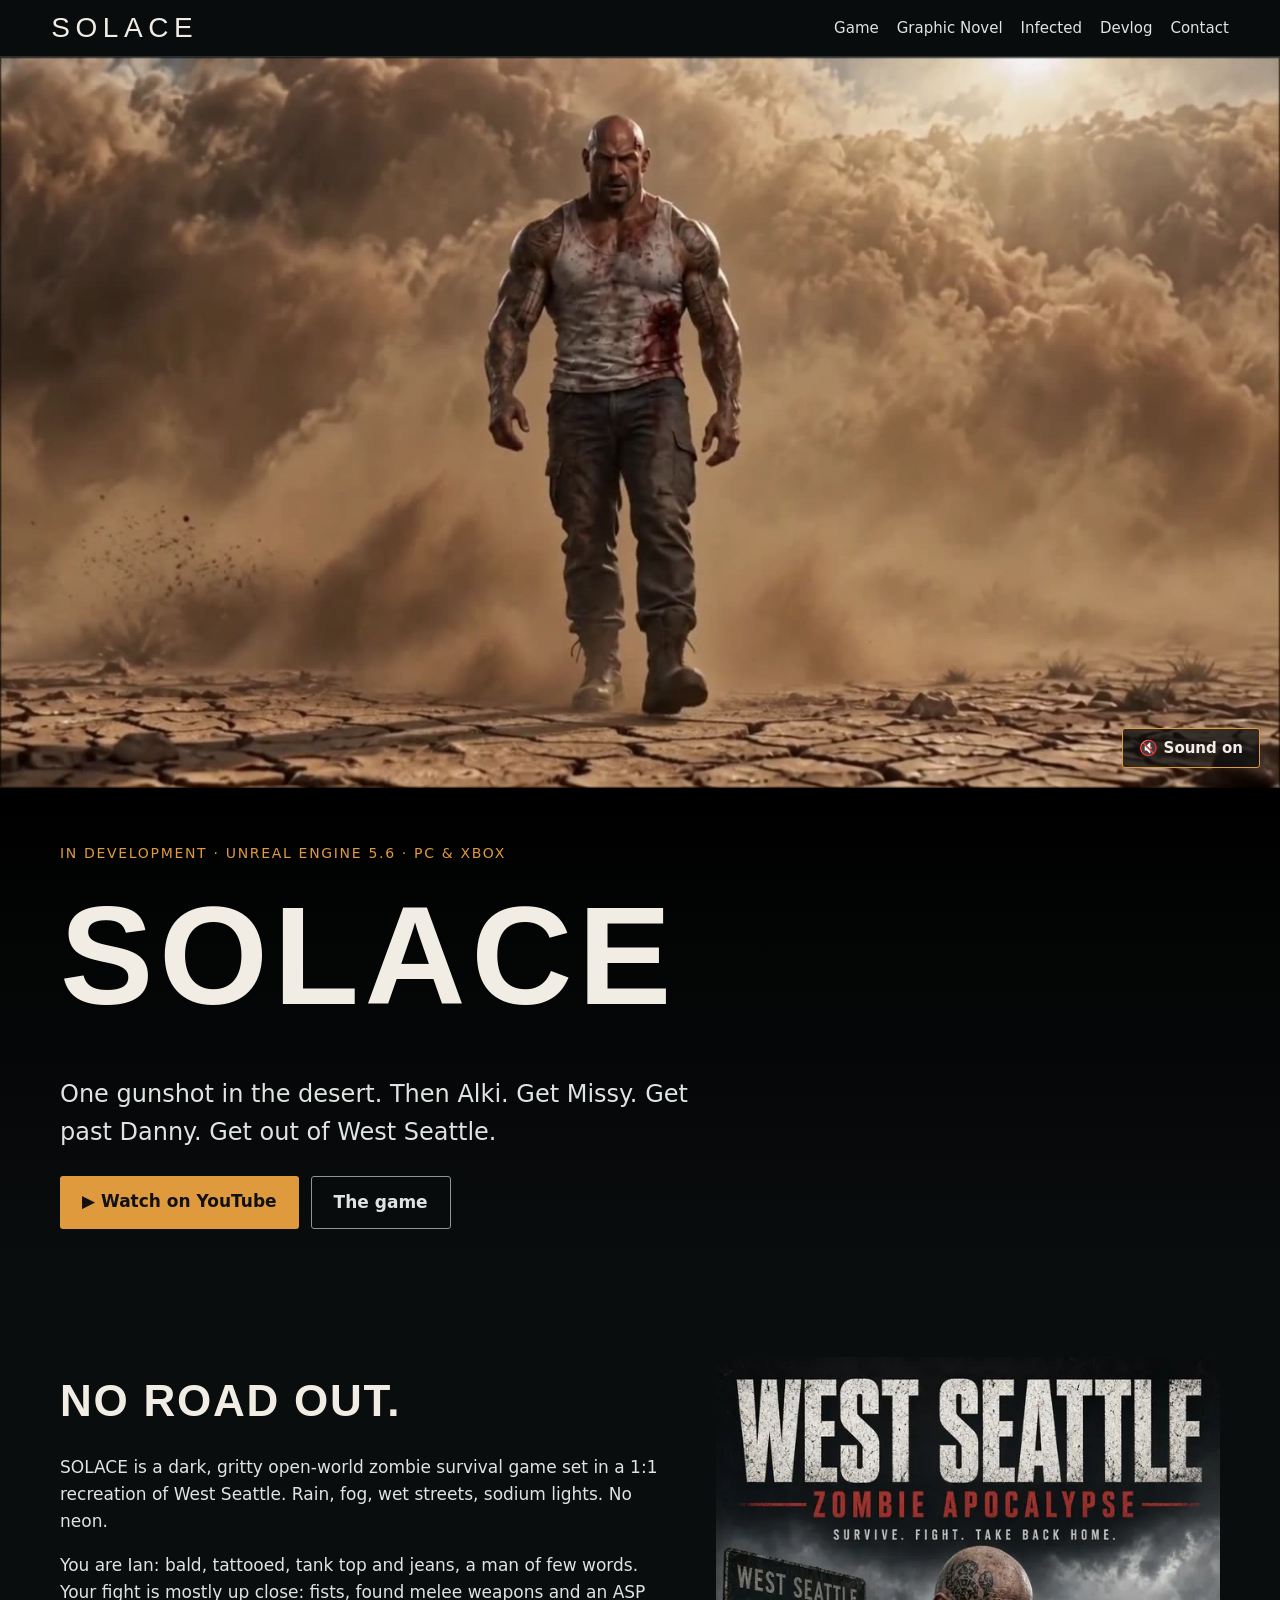
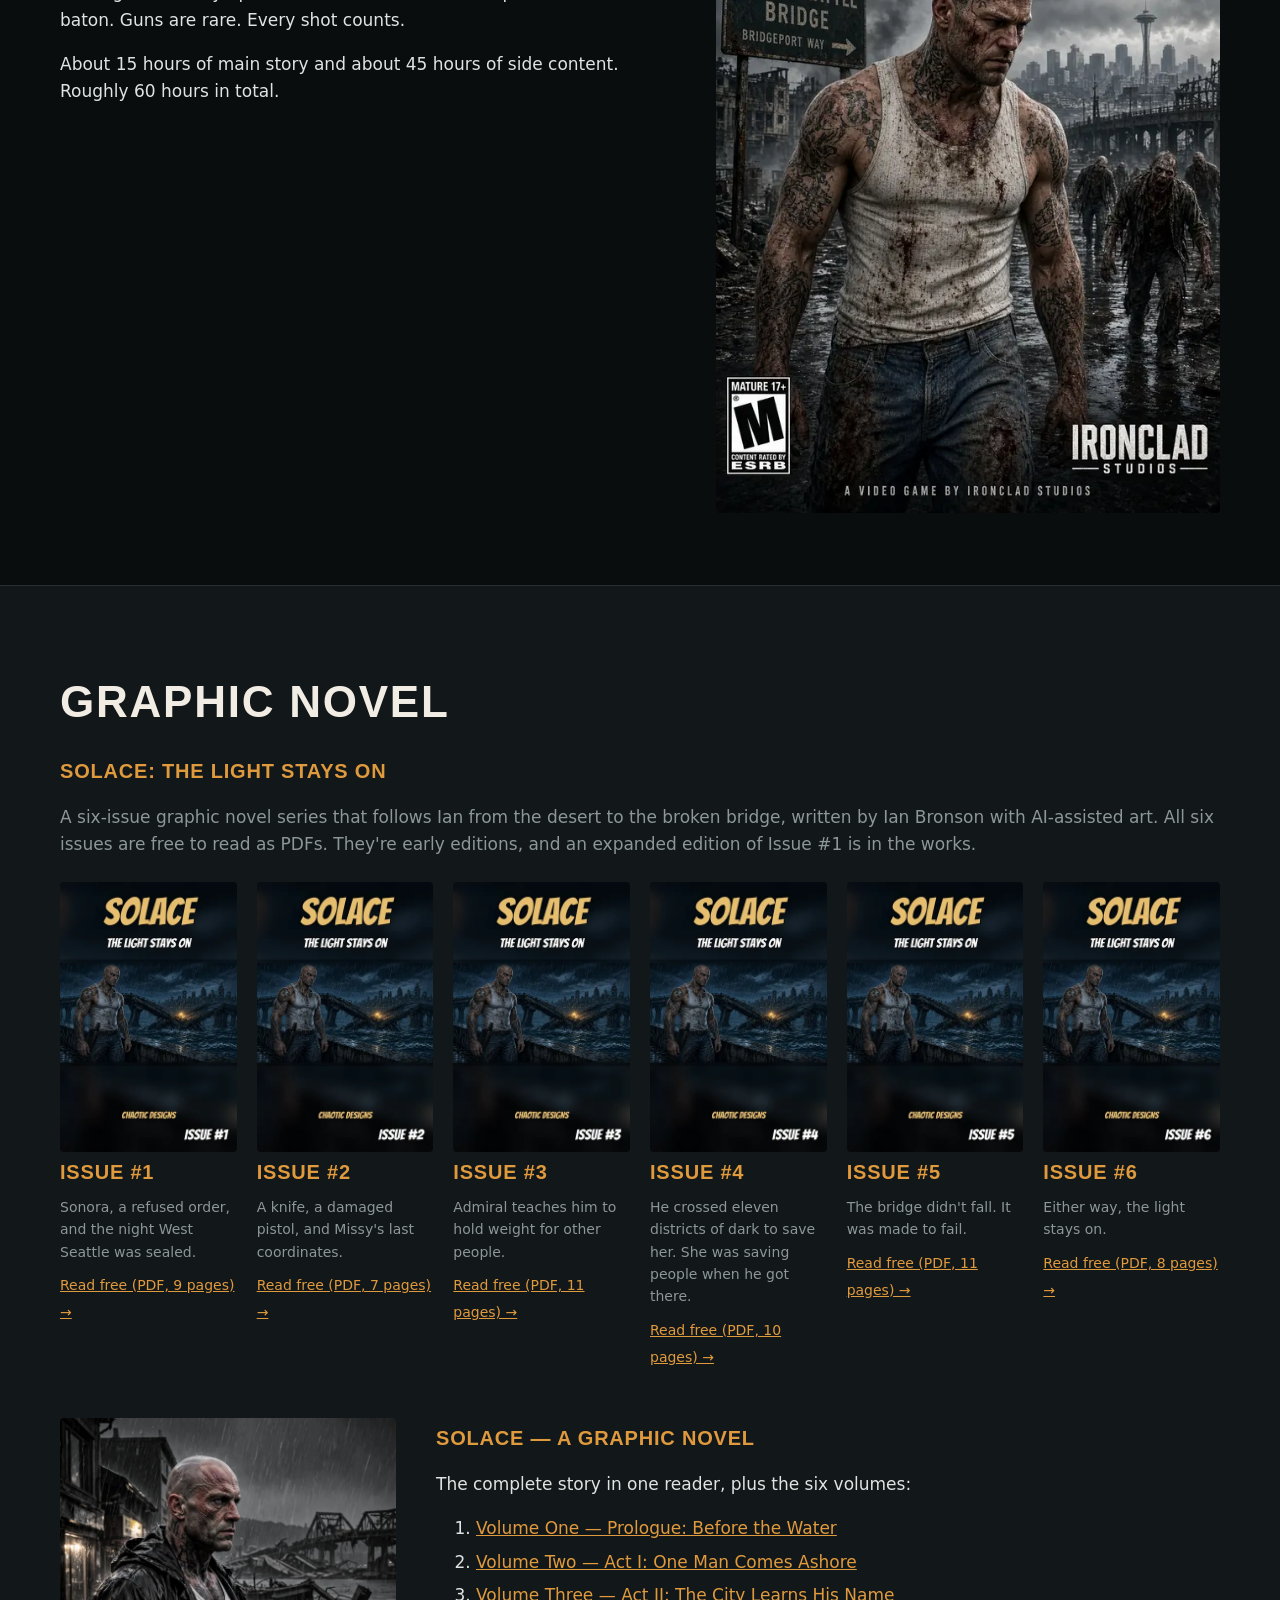
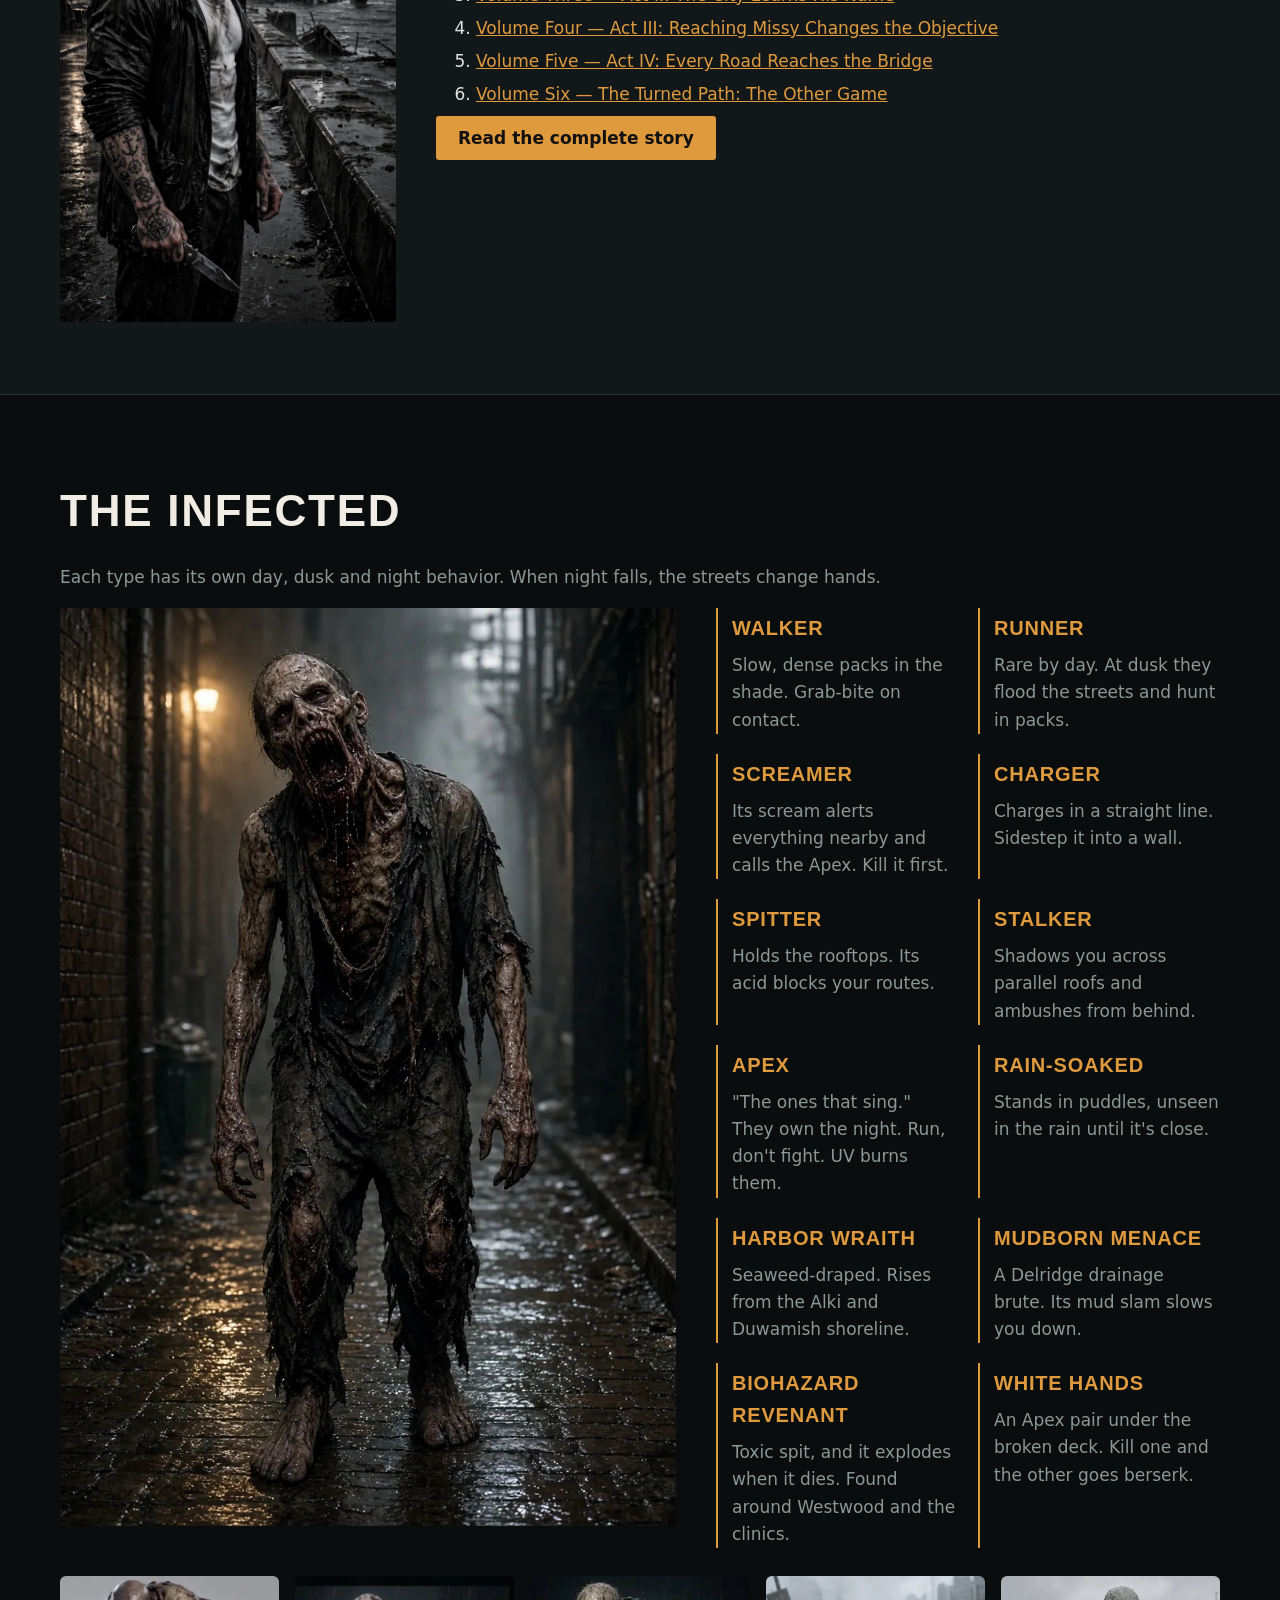
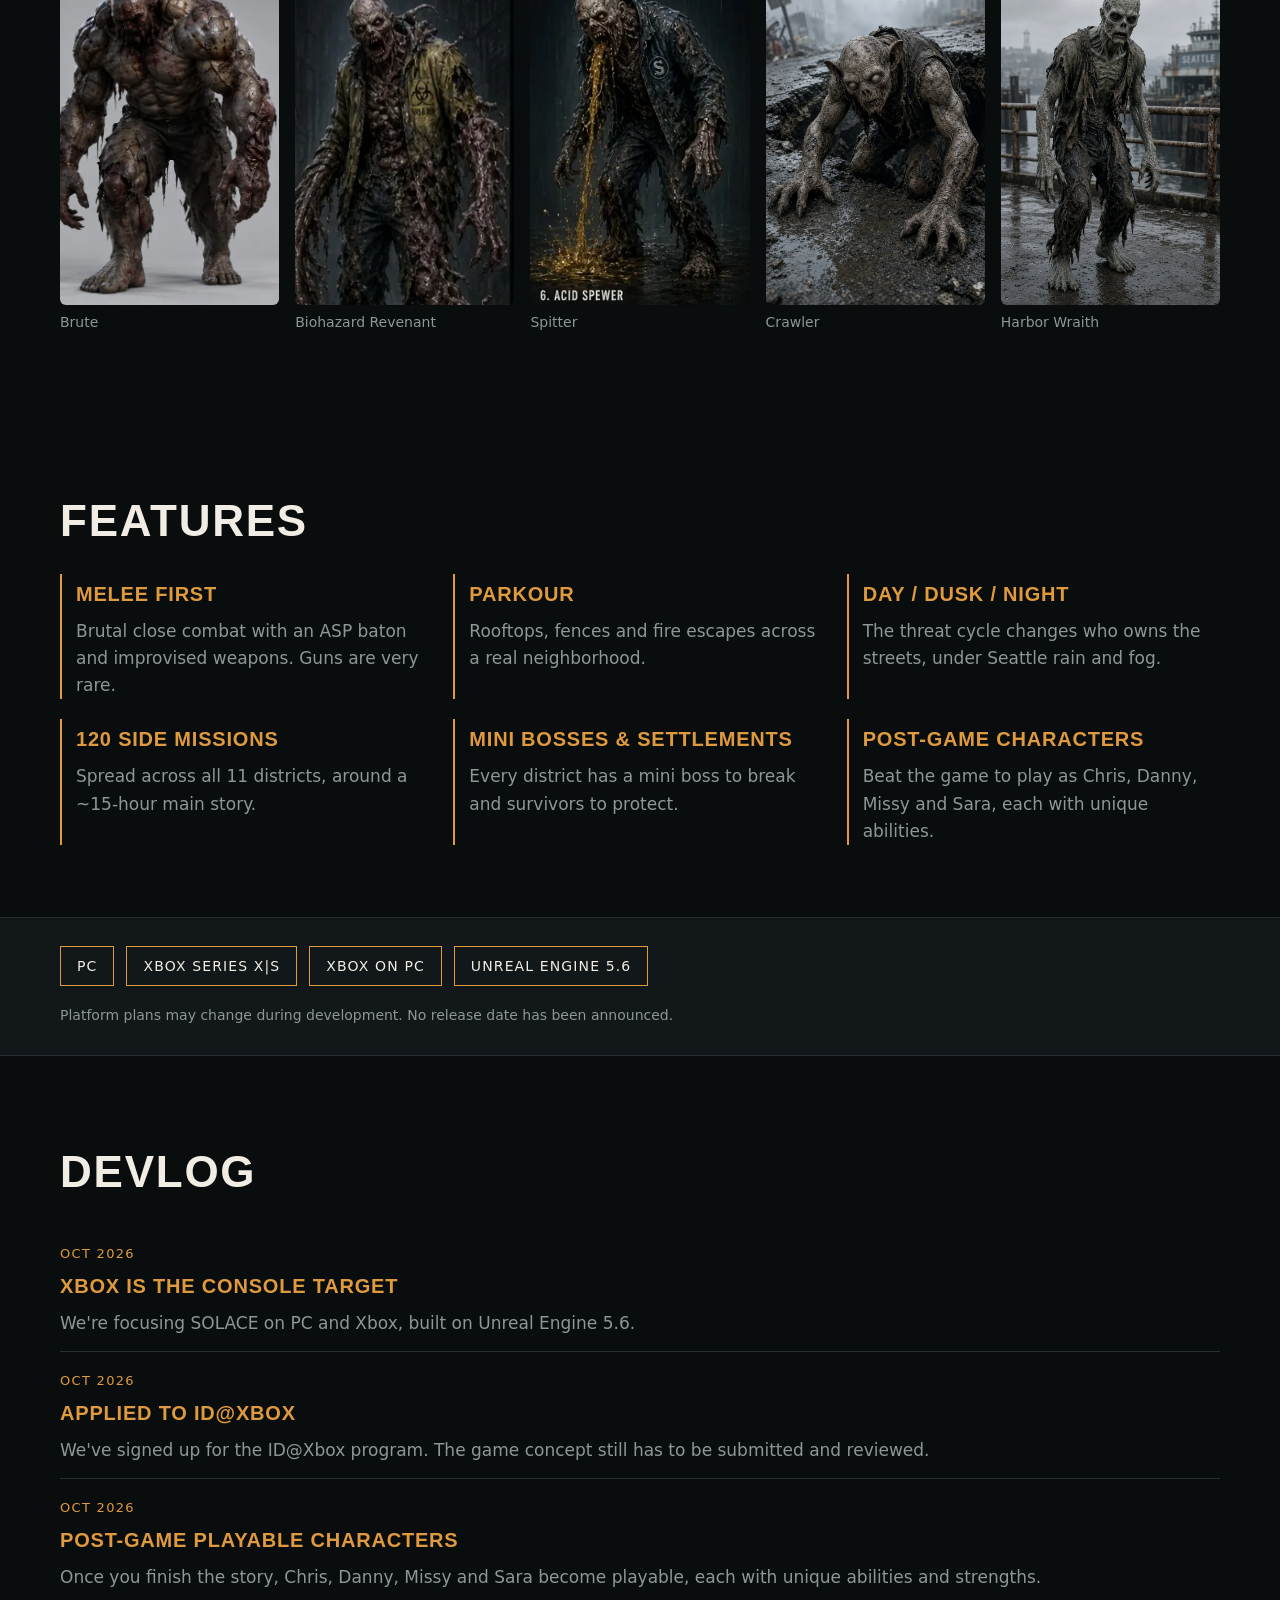
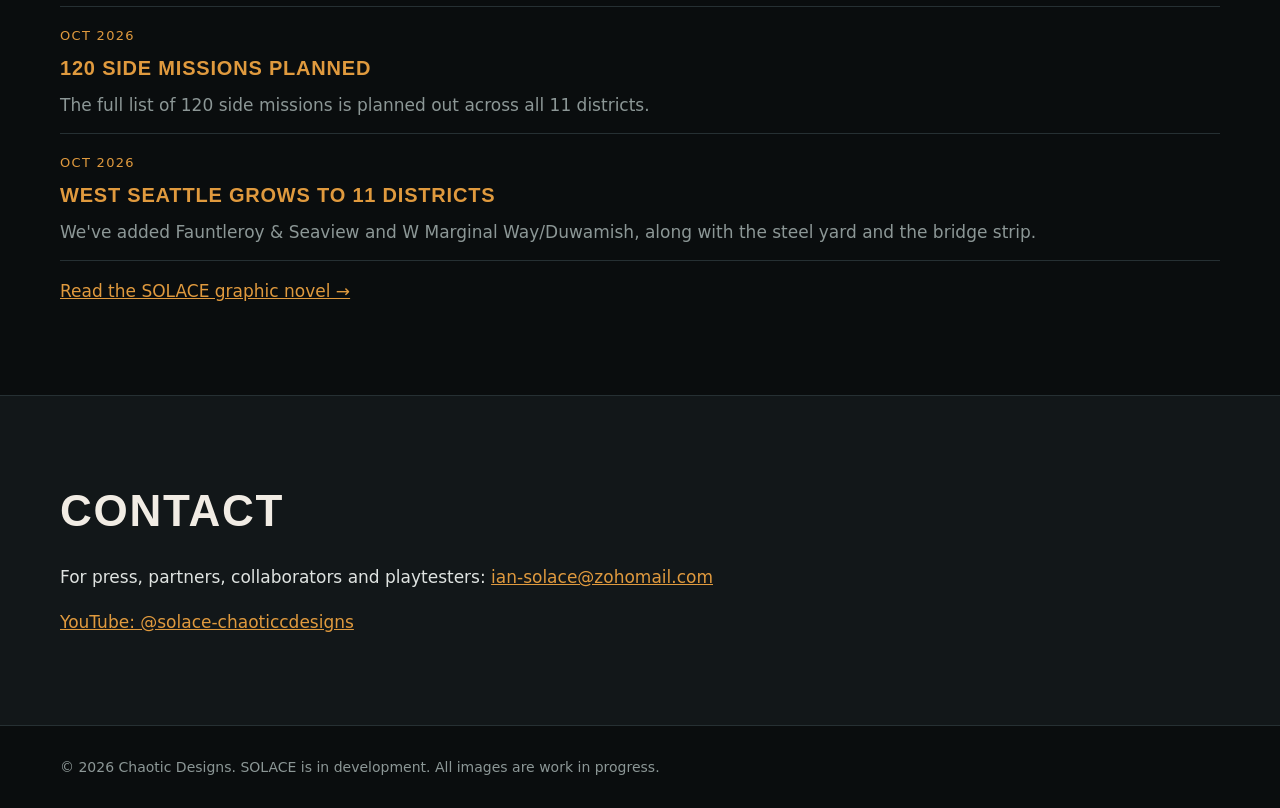
==== commit a43e6caa: "Infected section: replace zombie images with Ian's new art (walker hero + 5-image gallery)" ====
--- a/index.html
+++ b/index.html
@@ -21,7 +21,7 @@
 <div class="split gn"><a href="graphic-novels/condensed.html"><img src="img/gn-cover.webp" loading="lazy" alt="SOLACE — A Graphic Novel cover"></a><div><h3>SOLACE — A Graphic Novel</h3><p>The complete story in one reader, plus the six volumes:</p><ol class="vols"><li><a href="graphic-novels/vol1-prologue.html">Volume One — Prologue: Before the Water</a></li><li><a href="graphic-novels/vol2-act1.html">Volume Two — Act I: One Man Comes Ashore</a></li><li><a href="graphic-novels/vol3-act2.html">Volume Three — Act II: The City Learns His Name</a></li><li><a href="graphic-novels/vol4-act3.html">Volume Four — Act III: Reaching Missy Changes the Objective</a></li><li><a href="graphic-novels/vol5-act4.html">Volume Five — Act IV: Every Road Reaches the Bridge</a></li><li><a href="graphic-novels/vol6-turnedpath.html">Volume Six — The Turned Path: The Other Game</a></li></ol><a class="btn" href="graphic-novels/condensed.html">Read the complete story</a></div></div></div></section>
 
 <section id="infected"><div class="wrap"><h2>The infected</h2><p class="sub">Each type has its own day, dusk and night behavior. When night falls, the streets change hands.</p>
-<div class="split"><img src="img/infected.webp" loading="lazy" alt="Seattle infected render"><div class="grid two mons">
+<div class="split"><img src="img/z-walker.webp" loading="lazy" alt="Walker: a skinny, screaming infected lunging out of a West Seattle brick alley"><div class="grid two mons">
 <div><h3>Walker</h3><p>Slow, dense packs in the shade. Grab-bite on contact.</p></div>
 <div><h3>Runner</h3><p>Rare by day. At dusk they flood the streets and hunt in packs.</p></div>
 <div><h3>Screamer</h3><p>Its scream alerts everything nearby and calls the Apex. Kill it first.</p></div>
@@ -34,7 +34,7 @@
 <div><h3>Mudborn Menace</h3><p>A Delridge drainage brute. Its mud slam slows you down.</p></div>
 <div><h3>Biohazard Revenant</h3><p>Toxic spit, and it explodes when it dies. Found around Westwood and the clinics.</p></div>
 <div><h3>White Hands</h3><p>An Apex pair under the broken deck. Kill one and the other goes berserk.</p></div></div></div>
-<figure class="wide"><img src="img/brute_sheet.webp" loading="lazy" alt=""><figcaption>Heavy infected model, turnaround preview (work in progress)</figcaption></figure></div></section>
+<div class="zgal wide"><figure><img src="img/z-giant.webp" loading="lazy" alt="Brute: a huge, hulking muscular infected"><figcaption>Brute</figcaption></figure><figure><img src="img/z-biohazard.webp" loading="lazy" alt="Biohazard Revenant: a mutated infected in a torn yellow biohazard jacket with tendrils"><figcaption>Biohazard Revenant</figcaption></figure><figure><img src="img/z-spitter.webp" loading="lazy" alt="Spitter: an infected spewing acid"><figcaption>Spitter</figcaption></figure><figure><img src="img/z-crawler.webp" loading="lazy" alt="Crawler: a pale-eyed gray infected dragging itself out of cracked asphalt"><figcaption>Crawler</figcaption></figure><figure><img src="img/z-drowned.webp" loading="lazy" alt="Harbor Wraith: a drowned gray infected on a pier, a Seattle ferry behind it"><figcaption>Harbor Wraith</figcaption></figure></div></div></section>
 
 <section id="features" class="wrap"><h2>Features</h2><div class="grid three feat">
 <div><h3>Melee first</h3><p>Brutal close combat with an ASP baton and improvised weapons. Guns are very rare.</p></div>
--- a/style.css
+++ b/style.css
@@ -20,3 +20,5 @@
 @media(max-width:480px){.maps,.three{grid-template-columns:1fr}}
 .issues{grid-template-columns:repeat(6,1fr);margin:24px 0 48px}.issues article p{color:var(--mut);font-size:14px;margin:4px 0 8px}.issues a{font-size:14px}.issues img{aspect-ratio:360/550;object-fit:cover}.split.gn{grid-template-columns:.6fr 1.4fr}.vols li{margin:6px 0}@media(max-width:860px){.issues{grid-template-columns:repeat(2,1fr)}.split.gn{grid-template-columns:1fr}}
 .vhero{position:relative;padding:0;background:#000;line-height:0}.vhero video{width:100%;max-height:88vh;aspect-ratio:1890/1080;object-fit:cover;display:block}.snd{position:absolute;right:20px;bottom:20px;line-height:1.2;background:rgba(10,13,14,.75);color:#f1ece4;border:1px solid var(--amber);padding:10px 16px;font:600 15px system-ui;border-radius:3px;cursor:pointer}.hero2{padding:40px 0 56px;background:linear-gradient(180deg,#000,var(--bg))}.hero2 h1{font-size:clamp(64px,11vw,140px);line-height:.9;color:#f1ece4}
+
+.zgal{display:grid;grid-template-columns:repeat(5,1fr);gap:16px}.zgal img{width:100%;aspect-ratio:2/3;object-fit:cover;object-position:top;border-radius:6px}@media(max-width:860px){.zgal{grid-template-columns:1fr 1fr}}
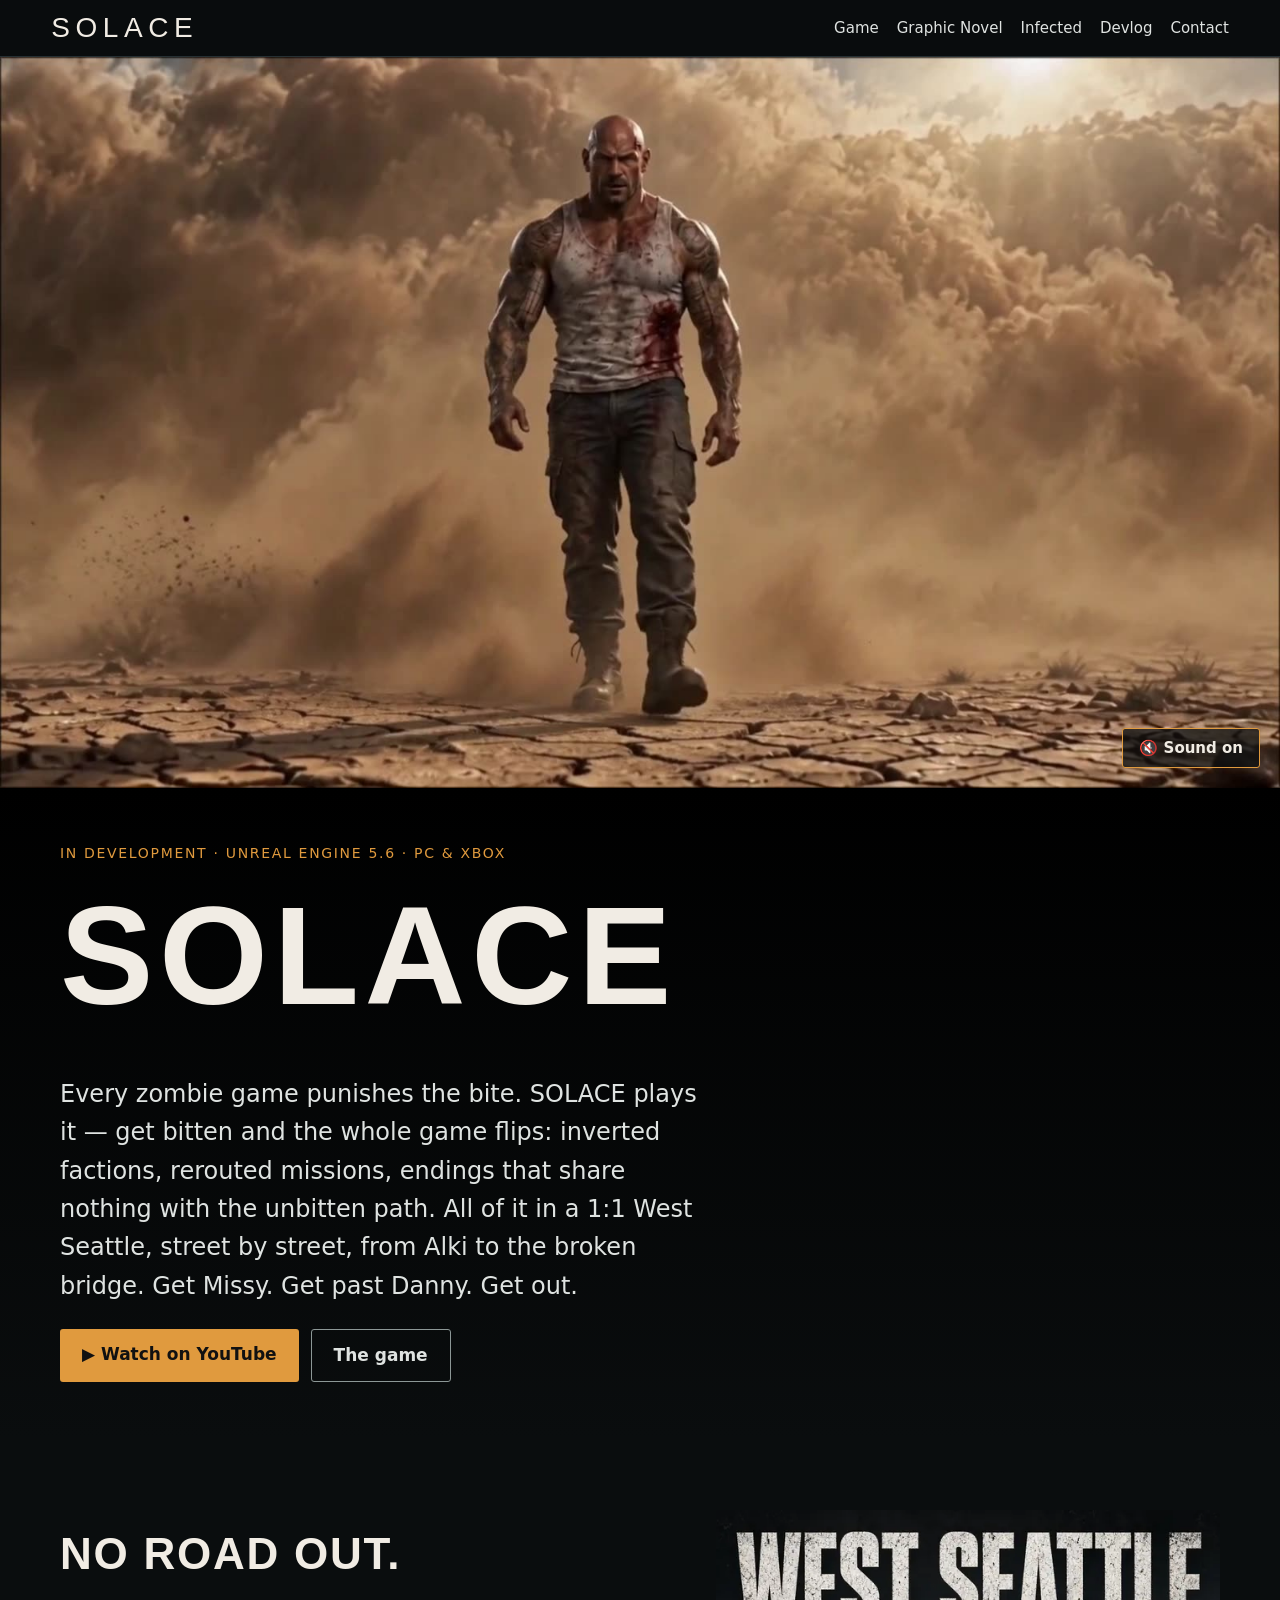
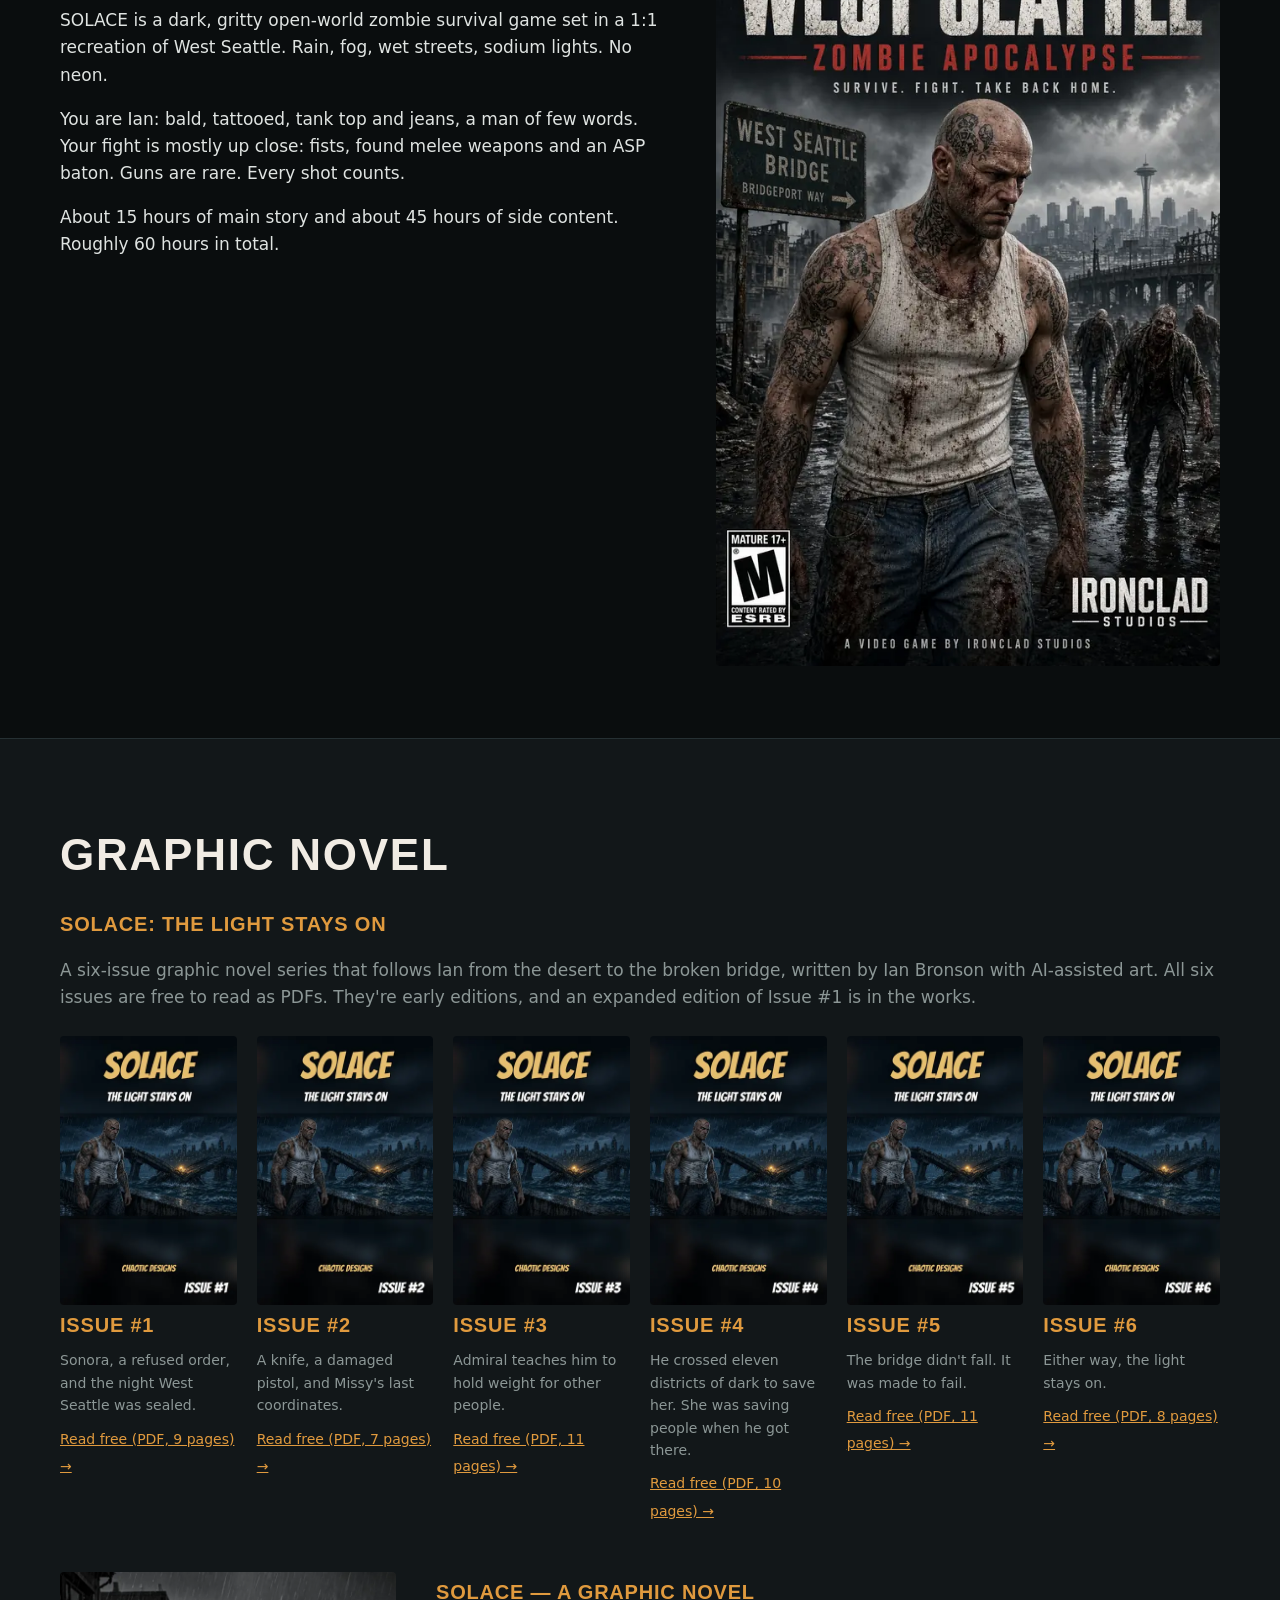
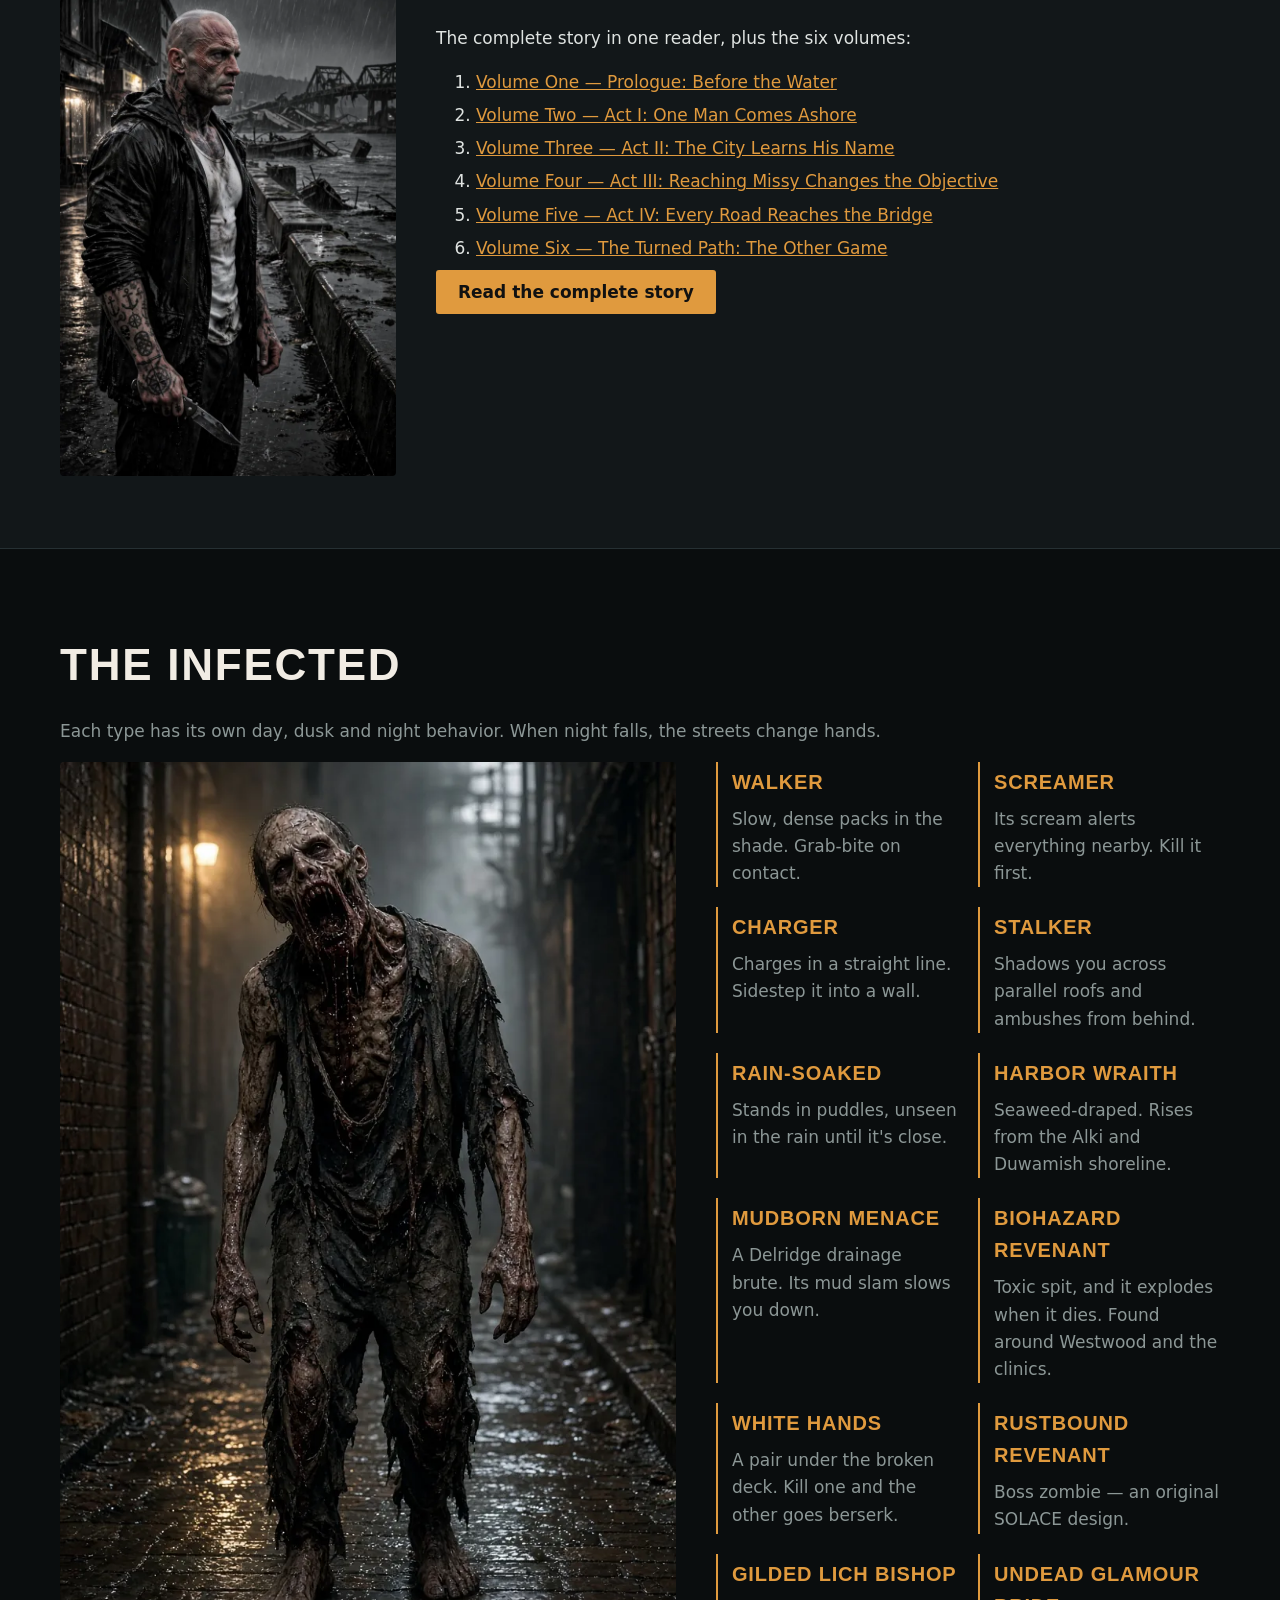
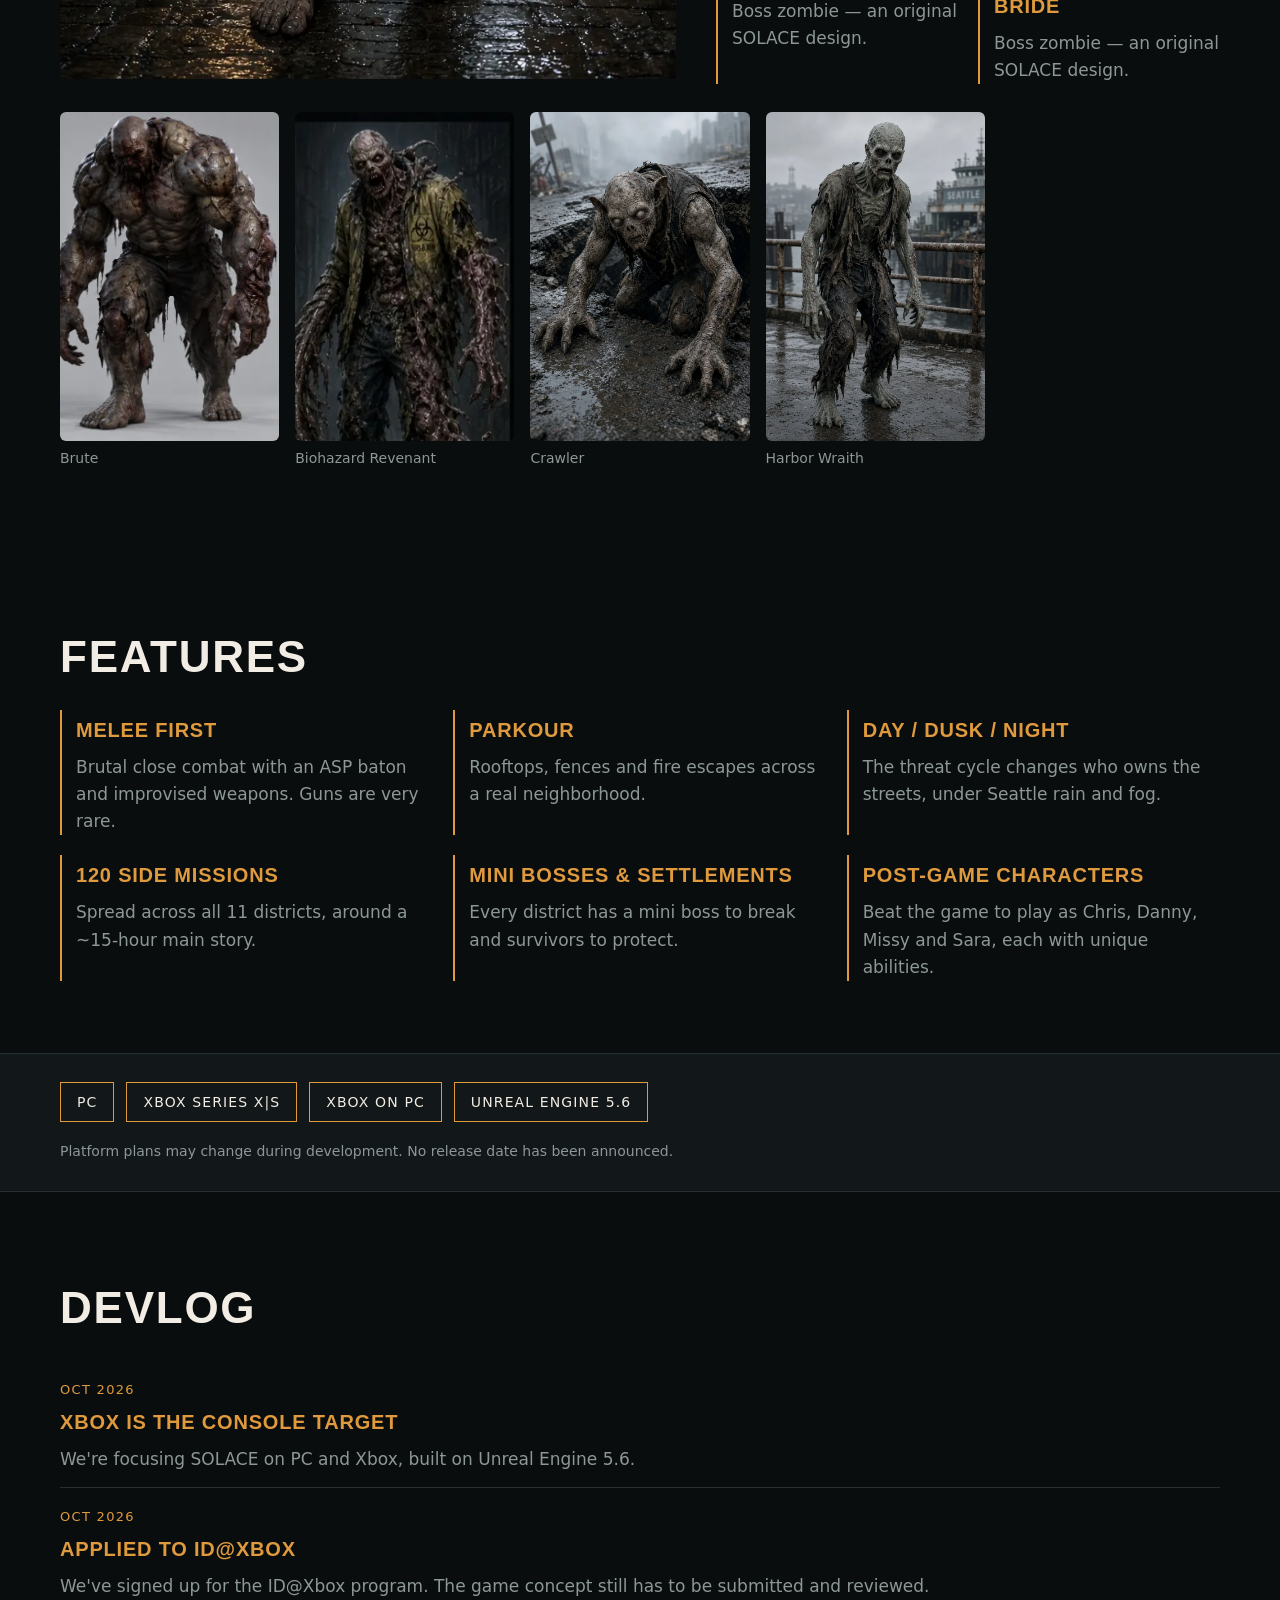
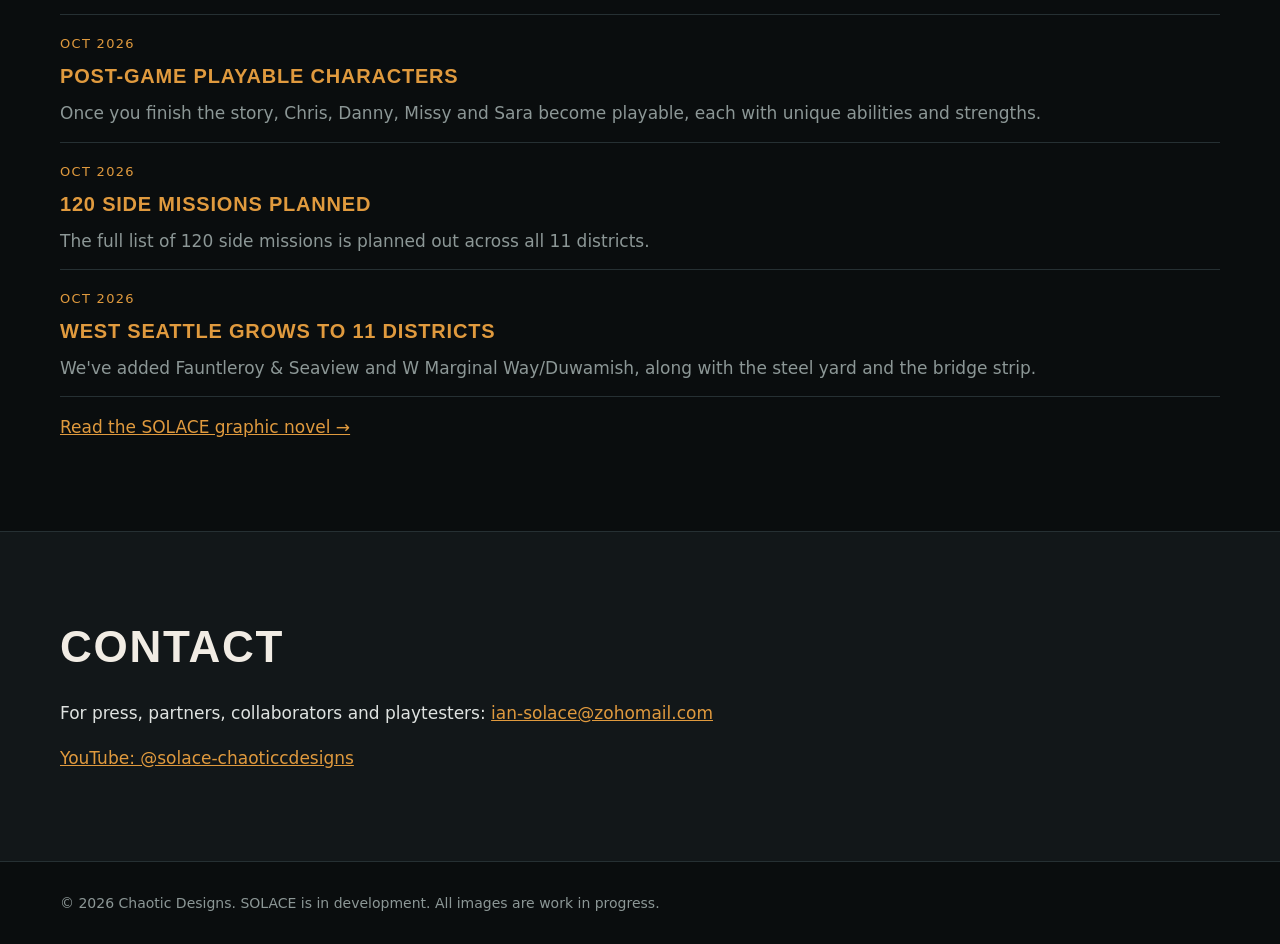
==== commit f6212f31: "Lead with the SOLACE niche (bite flips the game; real West Seattle) and remove Runner, Spitter, Apex" ====
--- a/index.html
+++ b/index.html
@@ -6,7 +6,7 @@
 <header class="nav"><a class="logo" href="#top">SOLACE</a><nav><a href="#about">Game</a><a href="#graphic-novel">Graphic Novel</a><a href="#infected">Infected</a><a href="#news">Devlog</a><a href="#contact">Contact</a></nav></header>
 <section id="top" class="vhero"><video id="teaser" autoplay muted loop playsinline preload="auto" poster="video/teaser-poster.jpg"><source src="video/teaser.mp4" type="video/mp4"></video>
 <button id="snd" class="snd" type="button" aria-label="Turn sound on">🔇 Sound on</button></section>
-<section class="hero2"><div class="wrap"><p class="tag">In development · Unreal Engine 5.6 · PC &amp; Xbox</p><h1>SOLACE</h1><p class="lede">One gunshot in the desert. Then Alki. Get Missy. Get past Danny. Get out of West Seattle.</p>
+<section class="hero2"><div class="wrap"><p class="tag">In development · Unreal Engine 5.6 · PC &amp; Xbox</p><h1>SOLACE</h1><p class="lede">Every zombie game punishes the bite. SOLACE plays it — get bitten and the whole game flips: inverted factions, rerouted missions, endings that share nothing with the unbitten path. All of it in a 1:1 West Seattle, street by street, from Alki to the broken bridge. Get Missy. Get past Danny. Get out.</p>
 <div class="btns"><a class="btn" href="https://www.youtube.com/@solace-chaoticcdesigns" target="_blank" rel="noopener">▶ Watch on YouTube</a><a class="btn ghost" href="#about">The game</a></div></div></section>
 
 <section id="about" class="wrap split"><div><h2>No road out.</h2>
@@ -23,18 +23,18 @@
 <section id="infected"><div class="wrap"><h2>The infected</h2><p class="sub">Each type has its own day, dusk and night behavior. When night falls, the streets change hands.</p>
 <div class="split"><img src="img/z-walker.webp" loading="lazy" alt="Walker: a skinny, screaming infected lunging out of a West Seattle brick alley"><div class="grid two mons">
 <div><h3>Walker</h3><p>Slow, dense packs in the shade. Grab-bite on contact.</p></div>
-<div><h3>Runner</h3><p>Rare by day. At dusk they flood the streets and hunt in packs.</p></div>
-<div><h3>Screamer</h3><p>Its scream alerts everything nearby and calls the Apex. Kill it first.</p></div>
+<div><h3>Screamer</h3><p>Its scream alerts everything nearby. Kill it first.</p></div>
 <div><h3>Charger</h3><p>Charges in a straight line. Sidestep it into a wall.</p></div>
-<div><h3>Spitter</h3><p>Holds the rooftops. Its acid blocks your routes.</p></div>
 <div><h3>Stalker</h3><p>Shadows you across parallel roofs and ambushes from behind.</p></div>
-<div><h3>Apex</h3><p>"The ones that sing." They own the night. Run, don't fight. UV burns them.</p></div>
 <div><h3>Rain-Soaked</h3><p>Stands in puddles, unseen in the rain until it's close.</p></div>
 <div><h3>Harbor Wraith</h3><p>Seaweed-draped. Rises from the Alki and Duwamish shoreline.</p></div>
 <div><h3>Mudborn Menace</h3><p>A Delridge drainage brute. Its mud slam slows you down.</p></div>
 <div><h3>Biohazard Revenant</h3><p>Toxic spit, and it explodes when it dies. Found around Westwood and the clinics.</p></div>
-<div><h3>White Hands</h3><p>An Apex pair under the broken deck. Kill one and the other goes berserk.</p></div></div></div>
-<div class="zgal wide"><figure><img src="img/z-giant.webp" loading="lazy" alt="Brute: a huge, hulking muscular infected"><figcaption>Brute</figcaption></figure><figure><img src="img/z-biohazard.webp" loading="lazy" alt="Biohazard Revenant: a mutated infected in a torn yellow biohazard jacket with tendrils"><figcaption>Biohazard Revenant</figcaption></figure><figure><img src="img/z-spitter.webp" loading="lazy" alt="Spitter: an infected spewing acid"><figcaption>Spitter</figcaption></figure><figure><img src="img/z-crawler.webp" loading="lazy" alt="Crawler: a pale-eyed gray infected dragging itself out of cracked asphalt"><figcaption>Crawler</figcaption></figure><figure><img src="img/z-drowned.webp" loading="lazy" alt="Harbor Wraith: a drowned gray infected on a pier, a Seattle ferry behind it"><figcaption>Harbor Wraith</figcaption></figure></div></div></section>
+<div><h3>White Hands</h3><p>A pair under the broken deck. Kill one and the other goes berserk.</p></div>
+<div><h3>Rustbound Revenant</h3><p>Boss zombie — an original SOLACE design.</p></div>
+<div><h3>Gilded Lich Bishop</h3><p>Boss zombie — an original SOLACE design.</p></div>
+<div><h3>Undead Glamour Bride</h3><p>Boss zombie — an original SOLACE design.</p></div></div></div>
+<div class="zgal wide"><figure><img src="img/z-giant.webp" loading="lazy" alt="Brute: a huge, hulking muscular infected"><figcaption>Brute</figcaption></figure><figure><img src="img/z-biohazard.webp" loading="lazy" alt="Biohazard Revenant: a mutated infected in a torn yellow biohazard jacket with tendrils"><figcaption>Biohazard Revenant</figcaption></figure><figure><img src="img/z-crawler.webp" loading="lazy" alt="Crawler: a pale-eyed gray infected dragging itself out of cracked asphalt"><figcaption>Crawler</figcaption></figure><figure><img src="img/z-drowned.webp" loading="lazy" alt="Harbor Wraith: a drowned gray infected on a pier, a Seattle ferry behind it"><figcaption>Harbor Wraith</figcaption></figure></div></div></section>
 
 <section id="features" class="wrap"><h2>Features</h2><div class="grid three feat">
 <div><h3>Melee first</h3><p>Brutal close combat with an ASP baton and improvised weapons. Guns are very rare.</p></div>
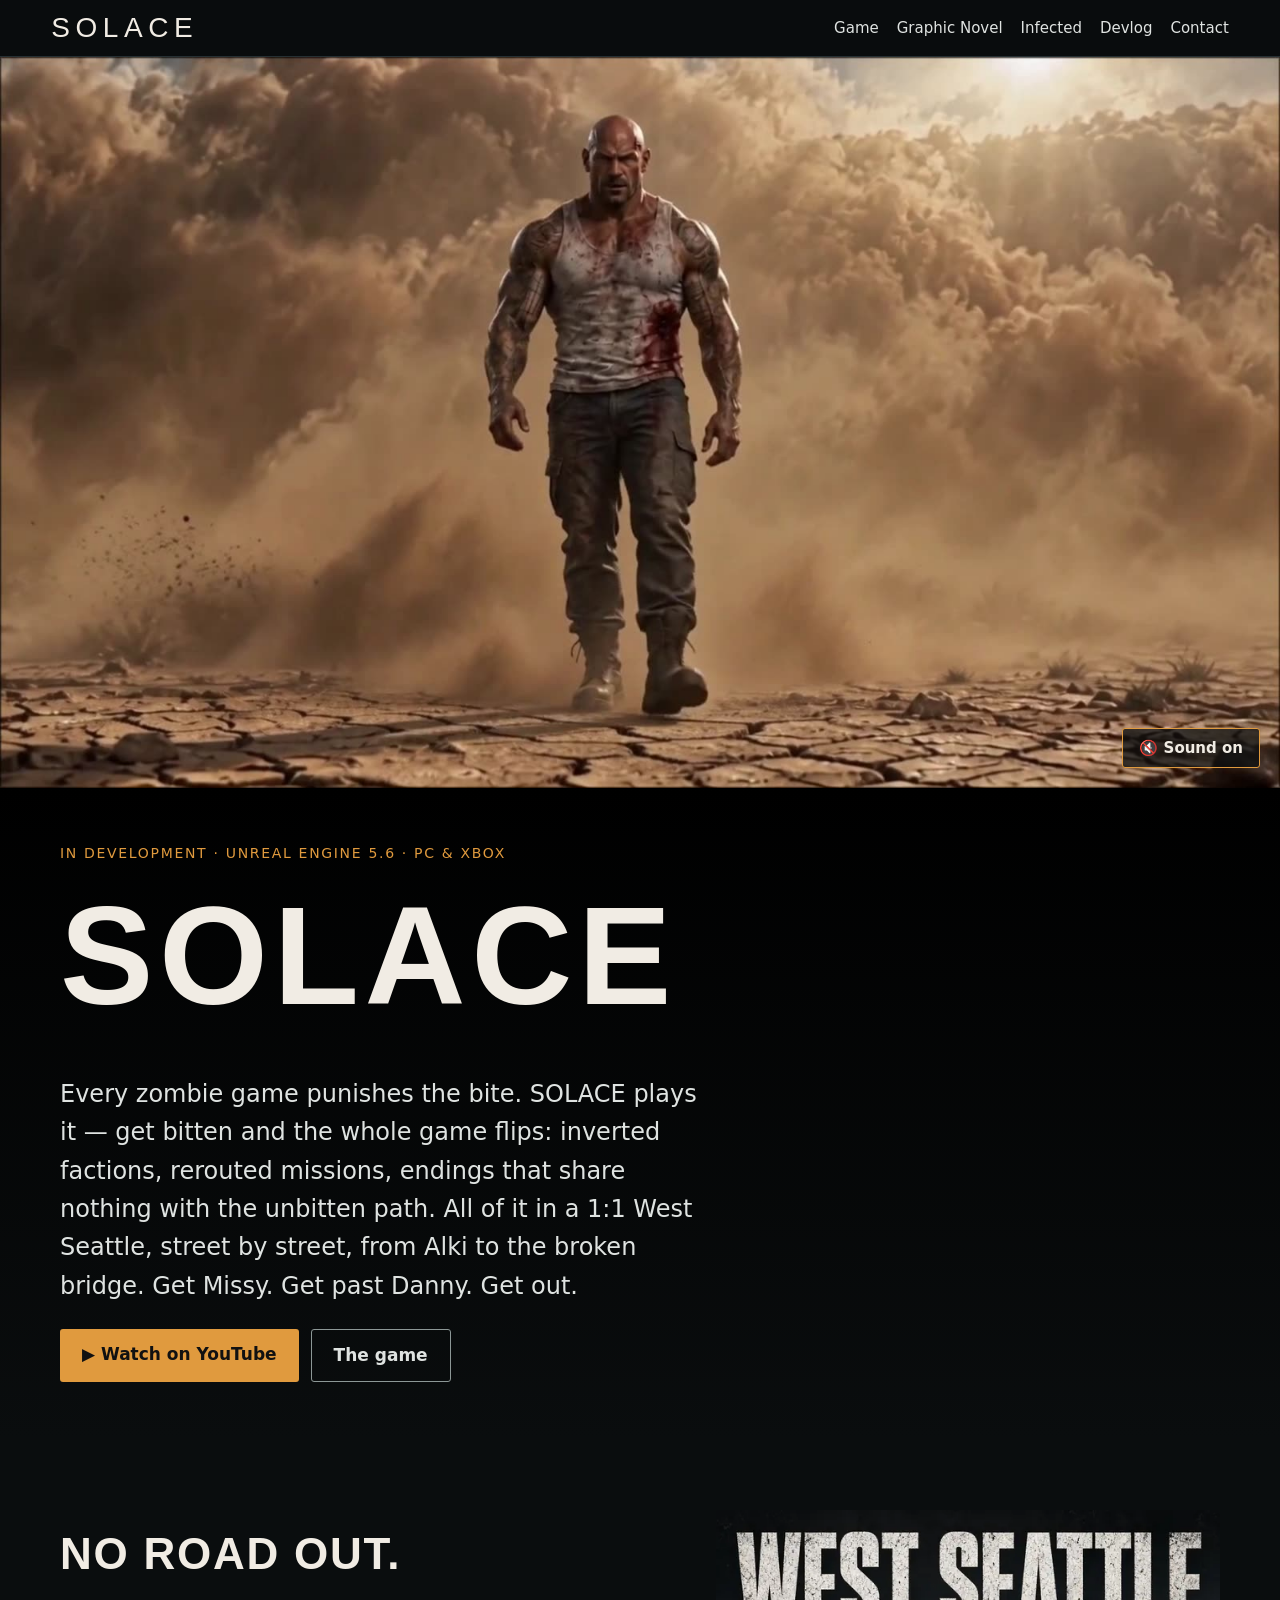
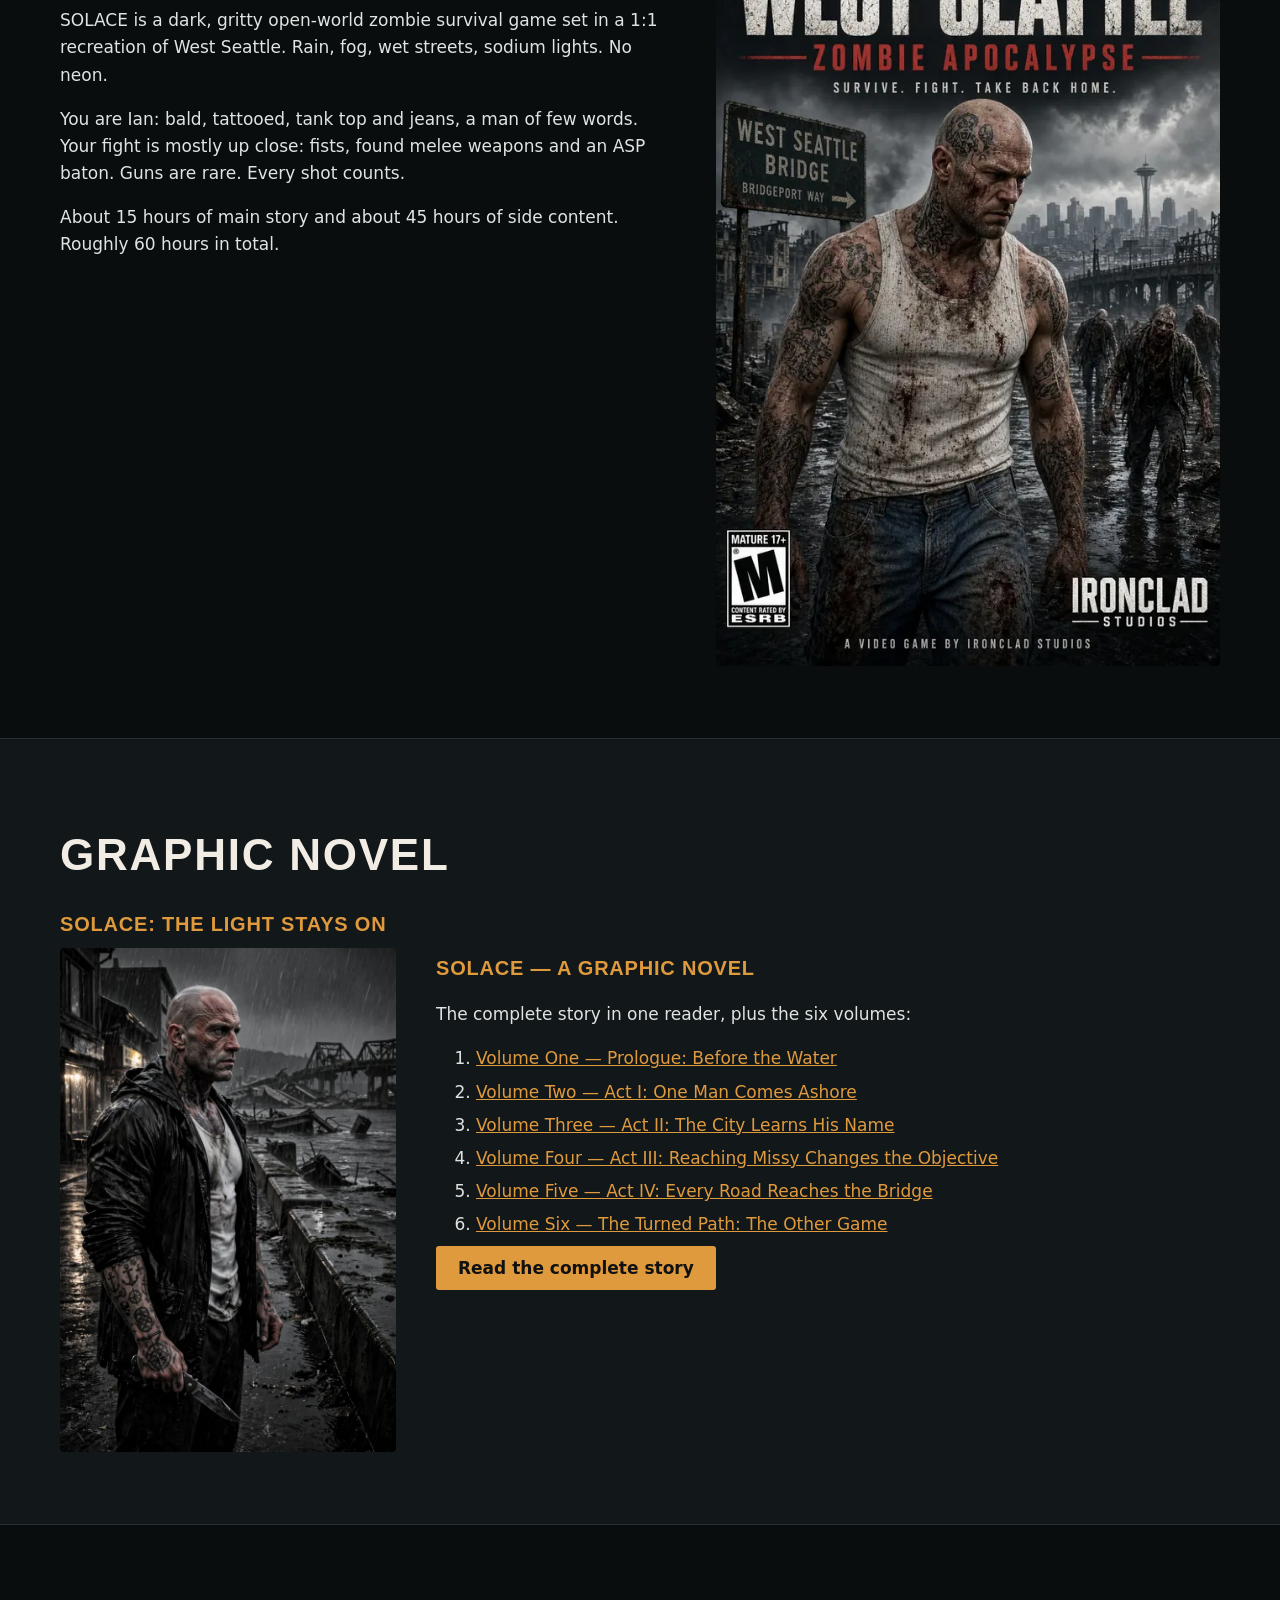
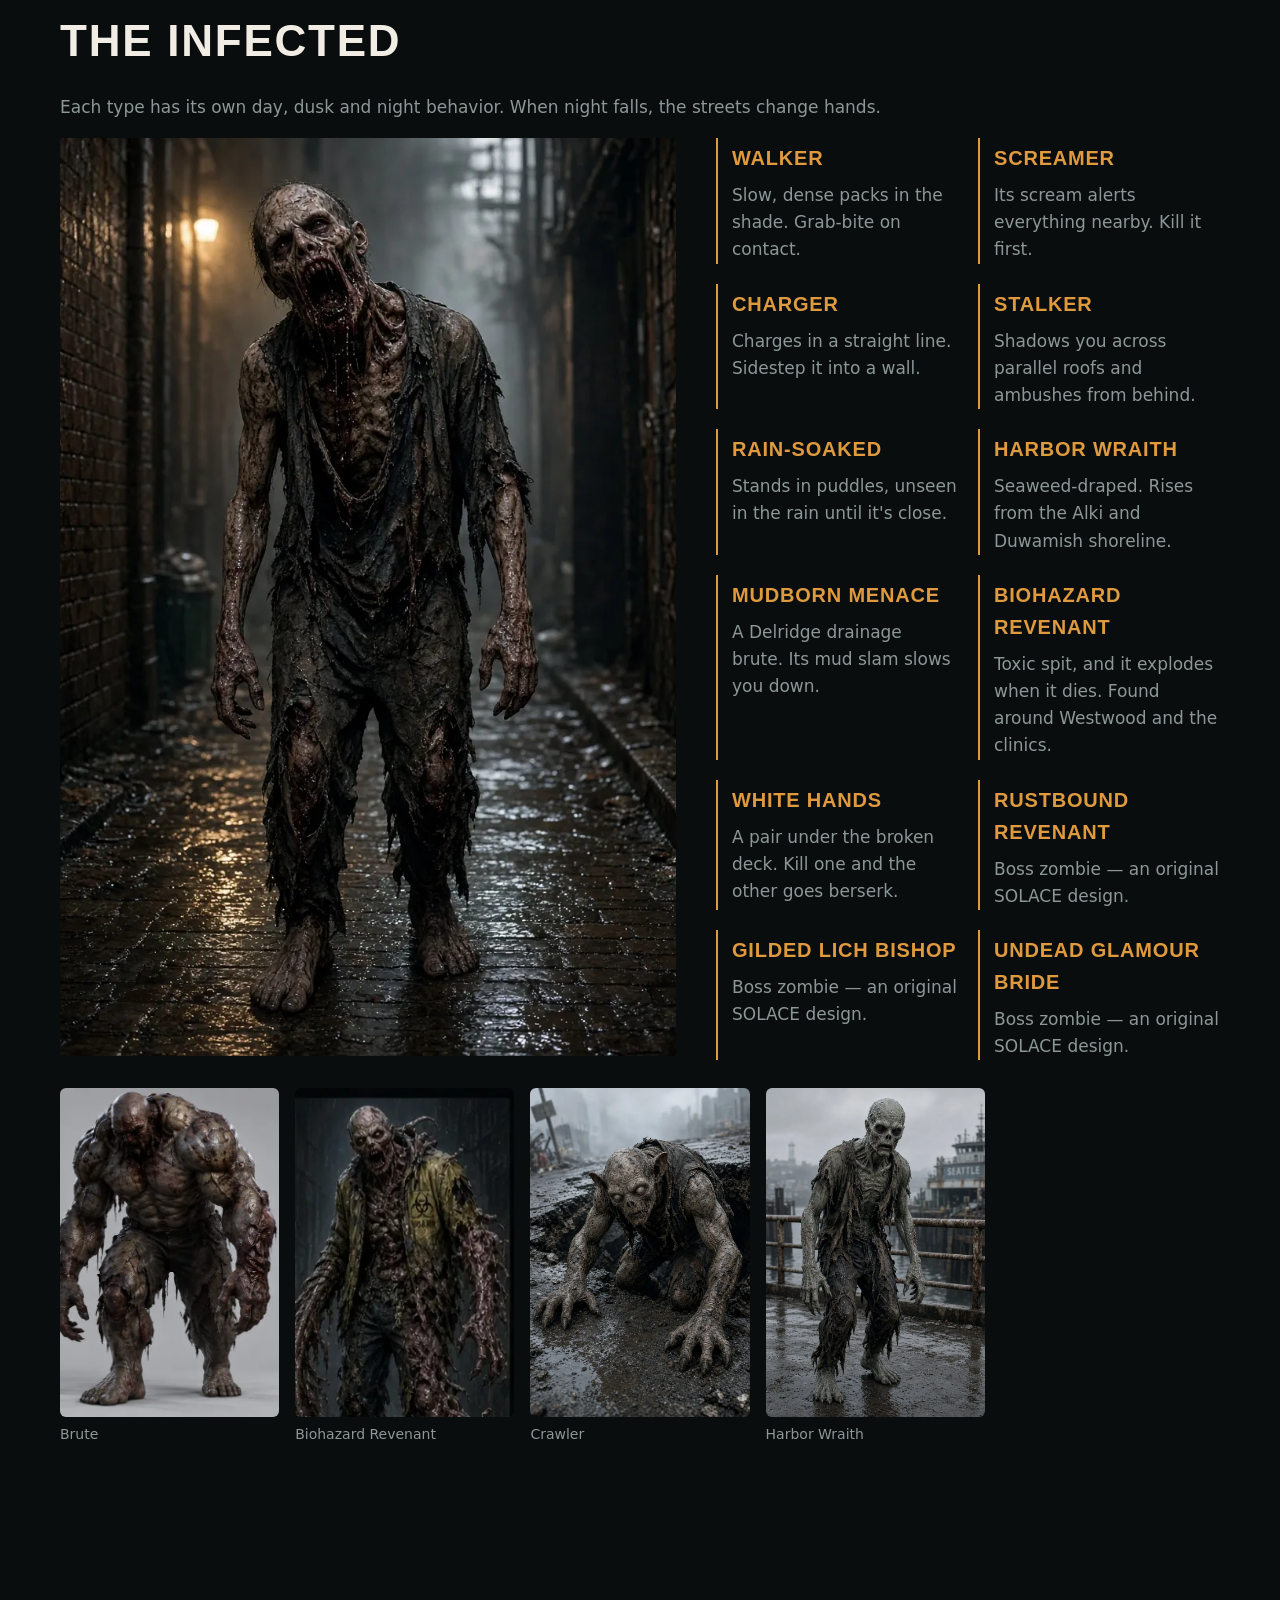
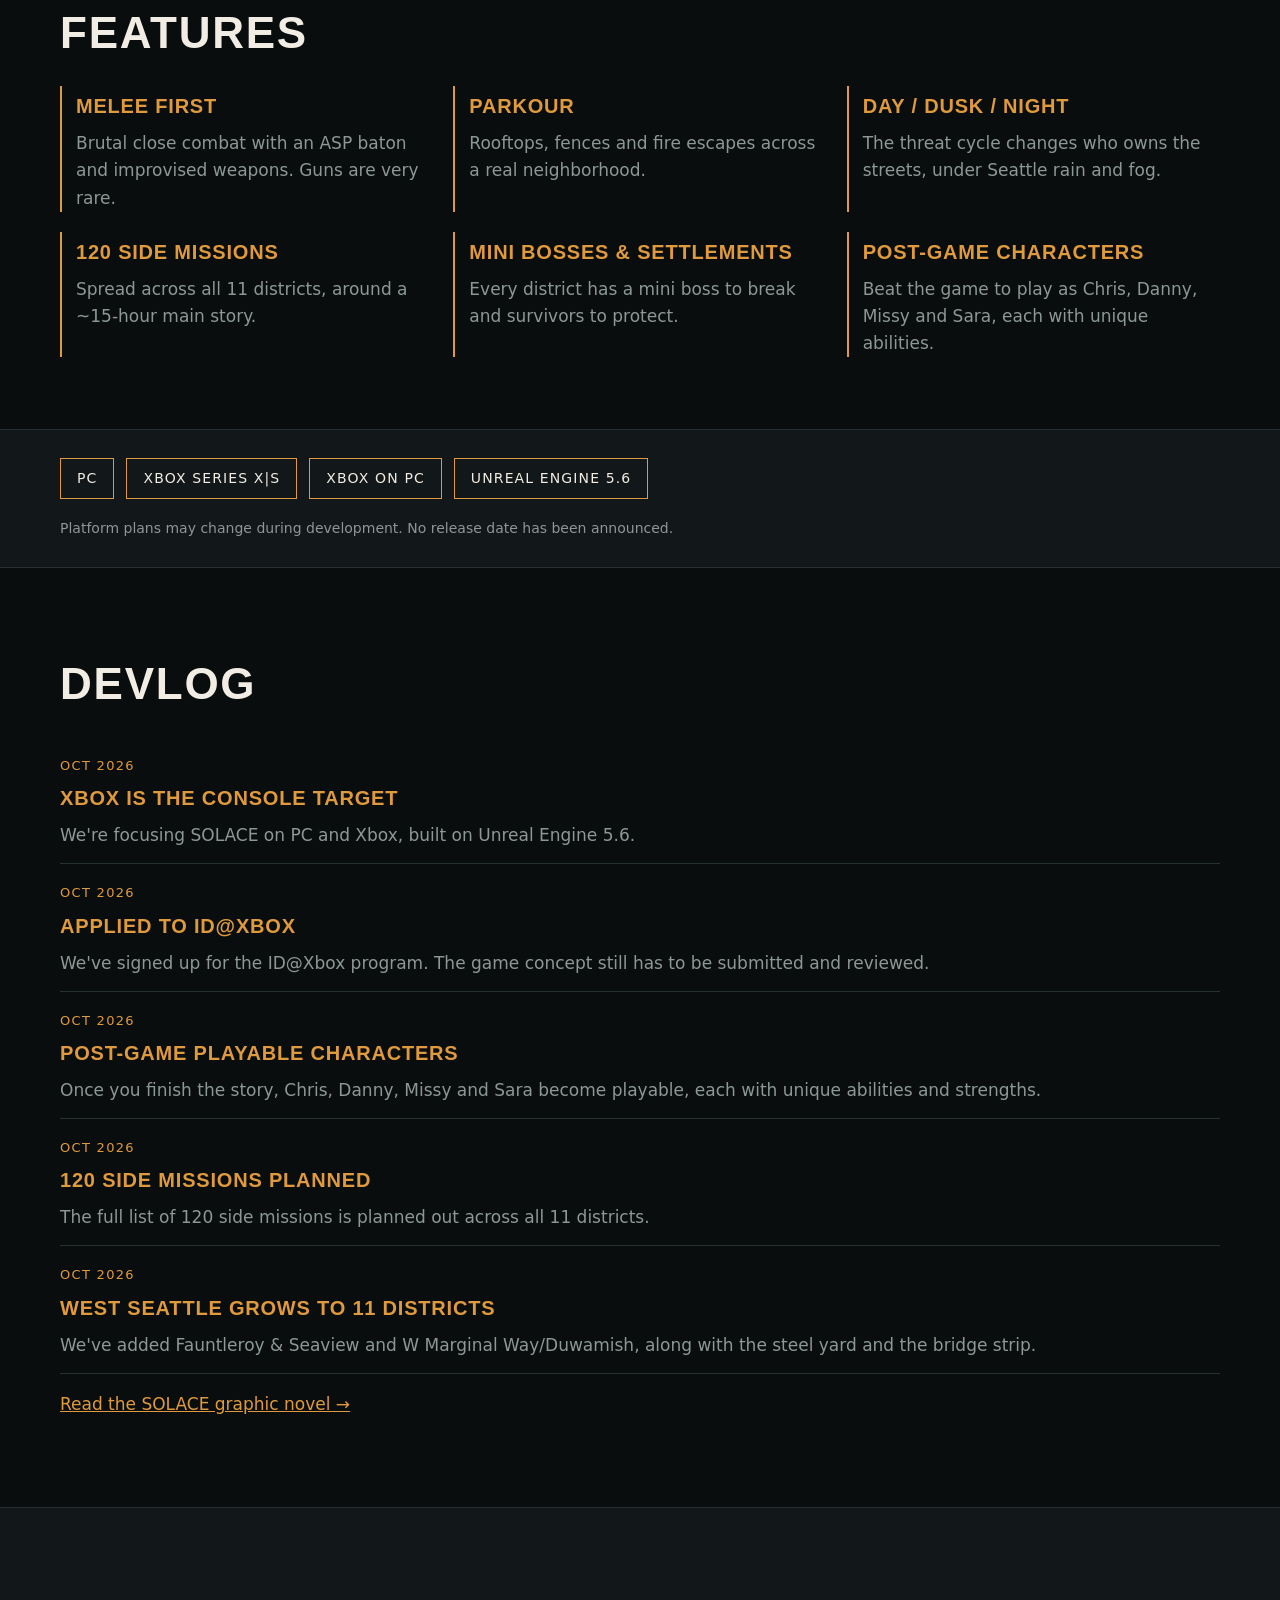
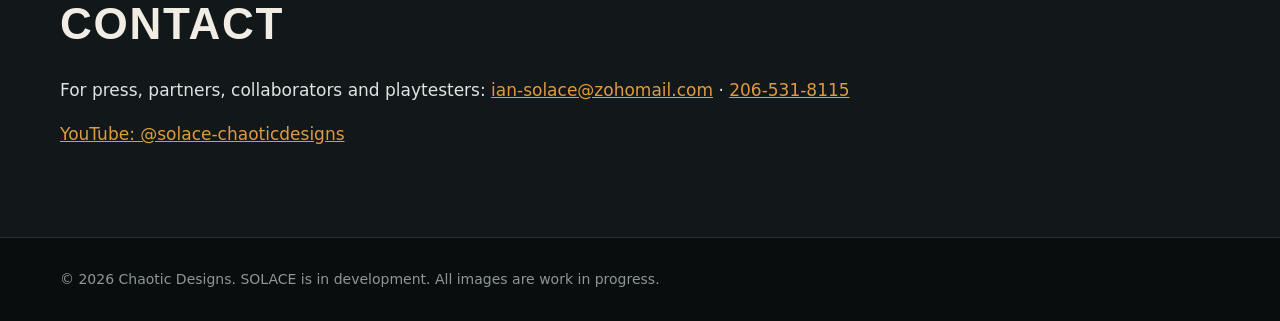
==== commit ac427705: "Remove the six-issue graphic novel grid (same cover picture), add phone to contact, fix YouTube hand" ====
--- a/index.html
+++ b/index.html
@@ -7,7 +7,7 @@
 <section id="top" class="vhero"><video id="teaser" autoplay muted loop playsinline preload="auto" poster="video/teaser-poster.jpg"><source src="video/teaser.mp4" type="video/mp4"></video>
 <button id="snd" class="snd" type="button" aria-label="Turn sound on">🔇 Sound on</button></section>
 <section class="hero2"><div class="wrap"><p class="tag">In development · Unreal Engine 5.6 · PC &amp; Xbox</p><h1>SOLACE</h1><p class="lede">Every zombie game punishes the bite. SOLACE plays it — get bitten and the whole game flips: inverted factions, rerouted missions, endings that share nothing with the unbitten path. All of it in a 1:1 West Seattle, street by street, from Alki to the broken bridge. Get Missy. Get past Danny. Get out.</p>
-<div class="btns"><a class="btn" href="https://www.youtube.com/@solace-chaoticcdesigns" target="_blank" rel="noopener">▶ Watch on YouTube</a><a class="btn ghost" href="#about">The game</a></div></div></section>
+<div class="btns"><a class="btn" href="https://www.youtube.com/@solace-chaoticdesigns" target="_blank" rel="noopener">▶ Watch on YouTube</a><a class="btn ghost" href="#about">The game</a></div></div></section>
 
 <section id="about" class="wrap split"><div><h2>No road out.</h2>
 <p>SOLACE is a dark, gritty open-world zombie survival game set in a 1:1 recreation of West Seattle. Rain, fog, wet streets, sodium lights. No neon.</p>
@@ -16,8 +16,8 @@
 <img src="img/ian.webp" alt="Ian, SOLACE protagonist render" loading="lazy"></section>
 
 <section id="graphic-novel" class="band"><div class="wrap"><h2>Graphic novel</h2><h3>SOLACE: The Light Stays On</h3>
-<p class="sub">A six-issue graphic novel series that follows Ian from the desert to the broken bridge, written by Ian Bronson with AI-assisted art. All six issues are free to read as PDFs. They're early editions, and an expanded edition of Issue #1 is in the works.</p>
-<div class="grid issues"><article><a href="comics/SOLACE_Issue1_home.pdf" target="_blank" rel="noopener"><img src="comics/issue1-cover.webp" loading="lazy" alt="SOLACE Issue #1 cover"></a><h3>Issue #1</h3><p>Sonora, a refused order, and the night West Seattle was sealed.</p><a href="comics/SOLACE_Issue1_home.pdf" target="_blank" rel="noopener">Read free (PDF, 9 pages) →</a></article><article><a href="comics/SOLACE_Issue2_home.pdf" target="_blank" rel="noopener"><img src="comics/issue2-cover.webp" loading="lazy" alt="SOLACE Issue #2 cover"></a><h3>Issue #2</h3><p>A knife, a damaged pistol, and Missy's last coordinates.</p><a href="comics/SOLACE_Issue2_home.pdf" target="_blank" rel="noopener">Read free (PDF, 7 pages) →</a></article><article><a href="comics/SOLACE_Issue3_home.pdf" target="_blank" rel="noopener"><img src="comics/issue3-cover.webp" loading="lazy" alt="SOLACE Issue #3 cover"></a><h3>Issue #3</h3><p>Admiral teaches him to hold weight for other people.</p><a href="comics/SOLACE_Issue3_home.pdf" target="_blank" rel="noopener">Read free (PDF, 11 pages) →</a></article><article><a href="comics/SOLACE_Issue4_home.pdf" target="_blank" rel="noopener"><img src="comics/issue4-cover.webp" loading="lazy" alt="SOLACE Issue #4 cover"></a><h3>Issue #4</h3><p>He crossed eleven districts of dark to save her. She was saving people when he got there.</p><a href="comics/SOLACE_Issue4_home.pdf" target="_blank" rel="noopener">Read free (PDF, 10 pages) →</a></article><article><a href="comics/SOLACE_Issue5_home.pdf" target="_blank" rel="noopener"><img src="comics/issue5-cover.webp" loading="lazy" alt="SOLACE Issue #5 cover"></a><h3>Issue #5</h3><p>The bridge didn't fall. It was made to fail.</p><a href="comics/SOLACE_Issue5_home.pdf" target="_blank" rel="noopener">Read free (PDF, 11 pages) →</a></article><article><a href="comics/SOLACE_Issue6_home.pdf" target="_blank" rel="noopener"><img src="comics/issue6-cover.webp" loading="lazy" alt="SOLACE Issue #6 cover"></a><h3>Issue #6</h3><p>Either way, the light stays on.</p><a href="comics/SOLACE_Issue6_home.pdf" target="_blank" rel="noopener">Read free (PDF, 8 pages) →</a></article></div>
+
+
 <div class="split gn"><a href="graphic-novels/condensed.html"><img src="img/gn-cover.webp" loading="lazy" alt="SOLACE — A Graphic Novel cover"></a><div><h3>SOLACE — A Graphic Novel</h3><p>The complete story in one reader, plus the six volumes:</p><ol class="vols"><li><a href="graphic-novels/vol1-prologue.html">Volume One — Prologue: Before the Water</a></li><li><a href="graphic-novels/vol2-act1.html">Volume Two — Act I: One Man Comes Ashore</a></li><li><a href="graphic-novels/vol3-act2.html">Volume Three — Act II: The City Learns His Name</a></li><li><a href="graphic-novels/vol4-act3.html">Volume Four — Act III: Reaching Missy Changes the Objective</a></li><li><a href="graphic-novels/vol5-act4.html">Volume Five — Act IV: Every Road Reaches the Bridge</a></li><li><a href="graphic-novels/vol6-turnedpath.html">Volume Six — The Turned Path: The Other Game</a></li></ol><a class="btn" href="graphic-novels/condensed.html">Read the complete story</a></div></div></div></section>
 
 <section id="infected"><div class="wrap"><h2>The infected</h2><p class="sub">Each type has its own day, dusk and night behavior. When night falls, the streets change hands.</p>
@@ -54,7 +54,7 @@
 <article><time>Oct 2026</time><h3>West Seattle grows to 11 districts</h3><p>We've added Fauntleroy &amp; Seaview and W Marginal Way/Duwamish, along with the steel yard and the bridge strip.</p></article></div>
 <p><a href="#graphic-novel">Read the SOLACE graphic novel →</a></p></section>
 
-<section id="contact" class="band"><div class="wrap"><h2>Contact</h2><p>For press, partners, collaborators and playtesters: <a href="mailto:ian-solace@zohomail.com">ian-solace@zohomail.com</a></p><p><a href="https://www.youtube.com/@solace-chaoticcdesigns" target="_blank" rel="noopener">YouTube: @solace-chaoticcdesigns</a></p></div></section>
+<section id="contact" class="band"><div class="wrap"><h2>Contact</h2><p>For press, partners, collaborators and playtesters: <a href="mailto:ian-solace@zohomail.com">ian-solace@zohomail.com</a> · <a href="tel:+12065318115">206-531-8115</a></p><p><a href="https://www.youtube.com/@solace-chaoticdesigns" target="_blank" rel="noopener">YouTube: @solace-chaoticdesigns</a></p></div></section>
 <footer class="wrap">© 2026 Chaotic Designs. SOLACE is in development. All images are work in progress.</footer>
 <script>const v=document.getElementById('teaser'),b=document.getElementById('snd');b.onclick=()=>{v.muted=!v.muted;if(!v.muted){v.currentTime=0;v.play()}b.textContent=v.muted?'🔇 Sound on':'🔊 Sound off';b.setAttribute('aria-label',v.muted?'Turn sound on':'Turn sound off')};</script>
 </body></html>
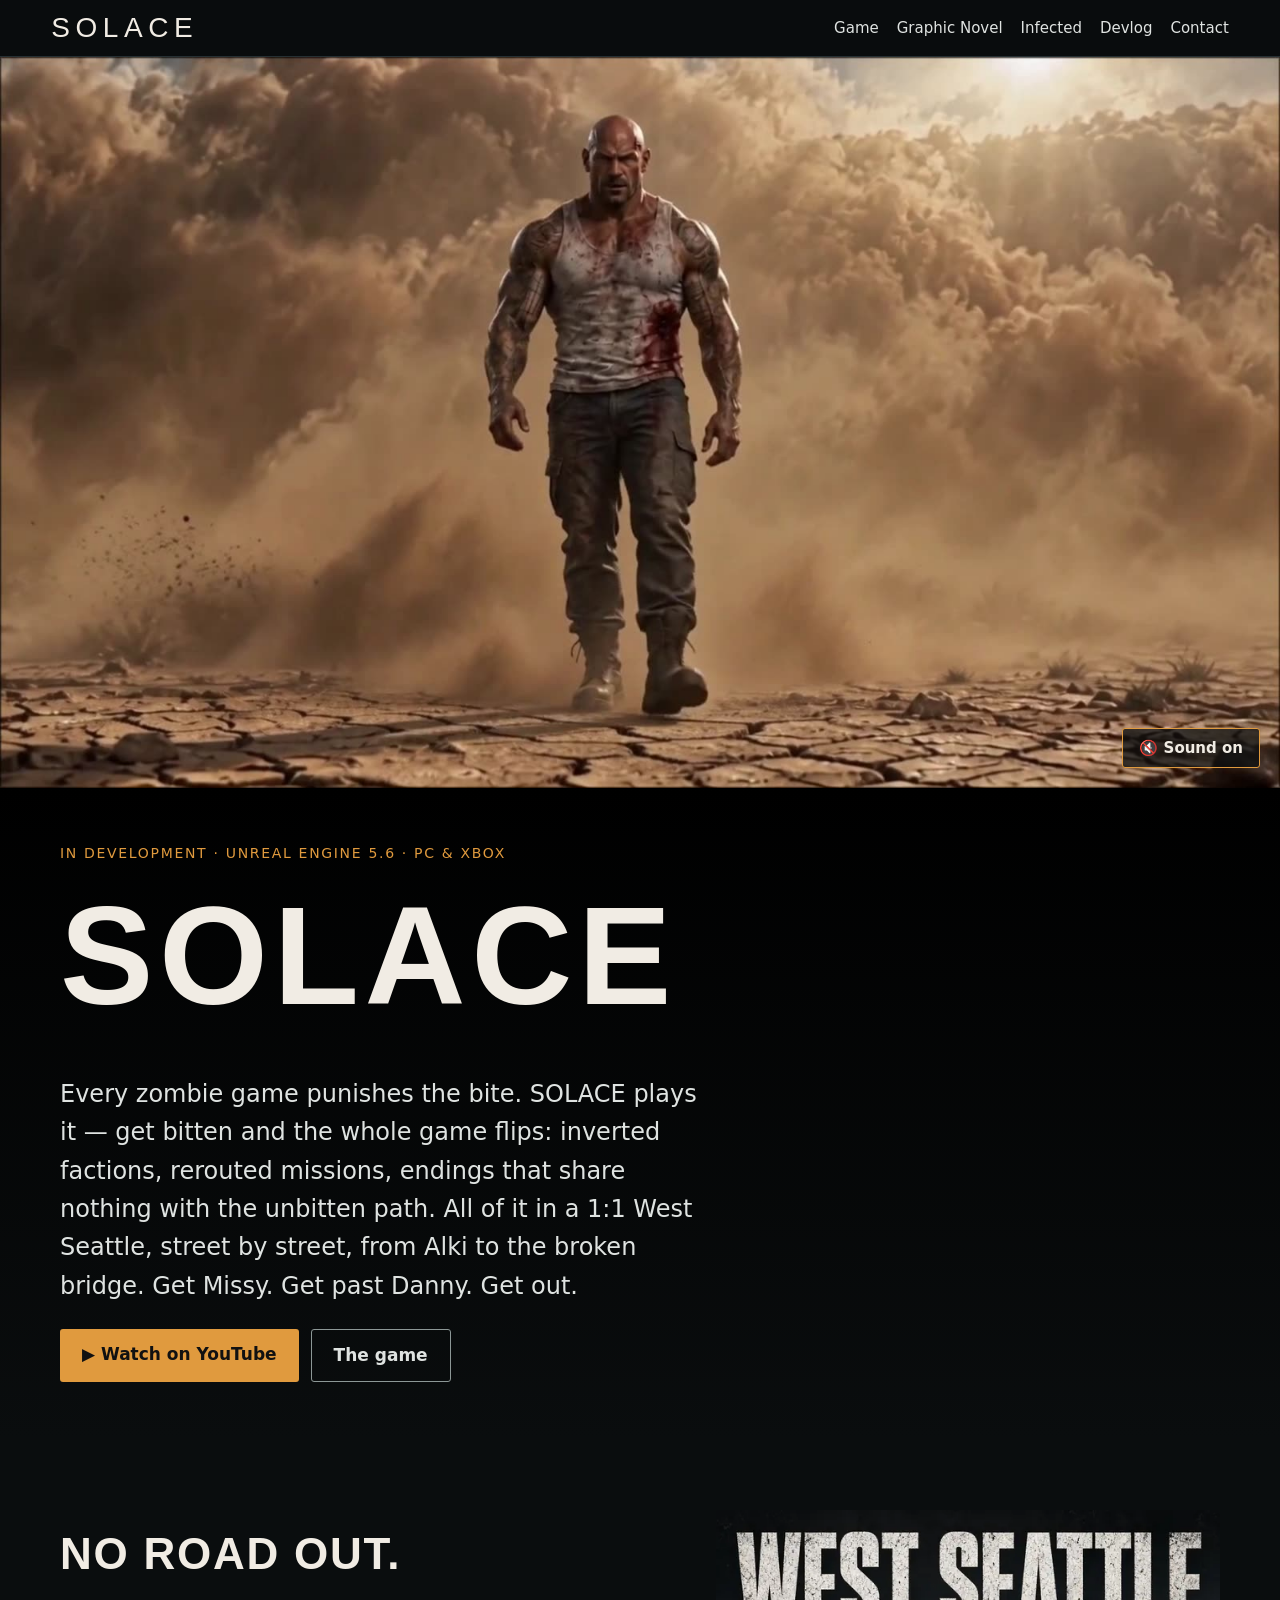
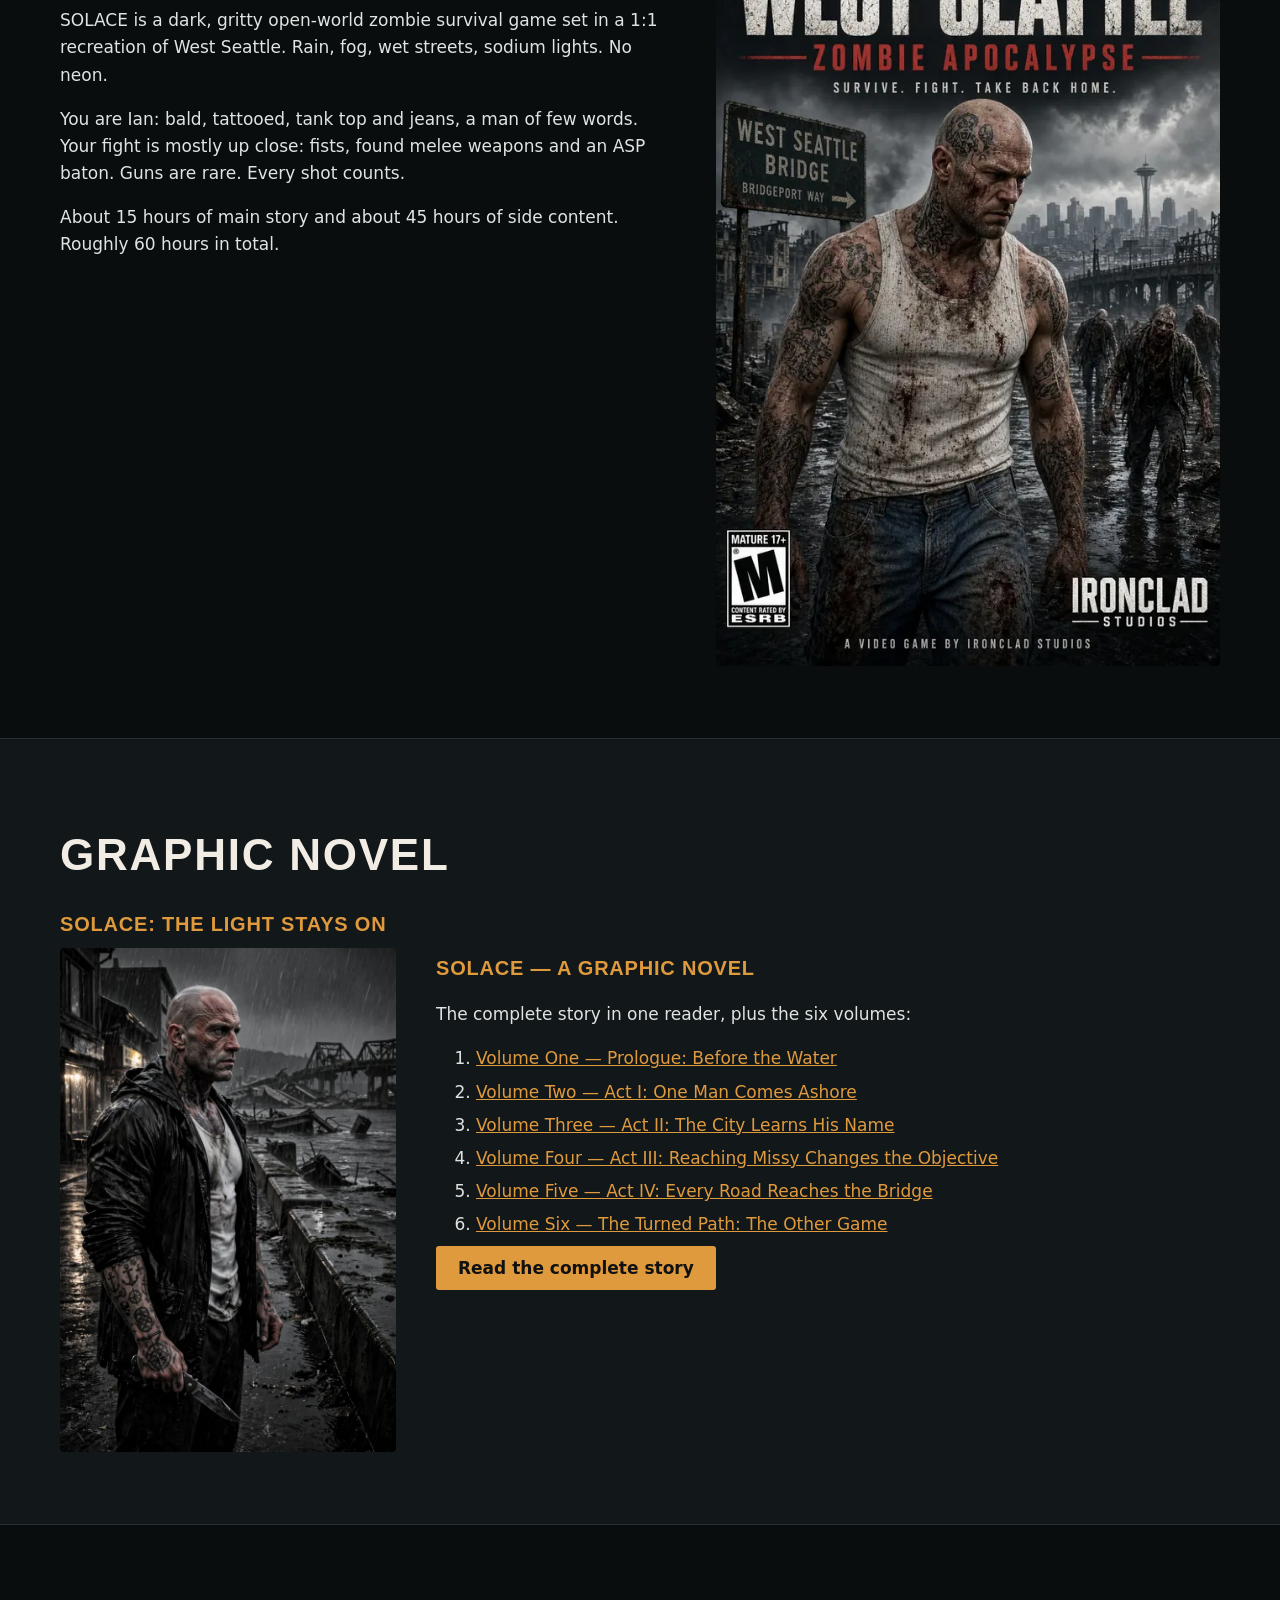
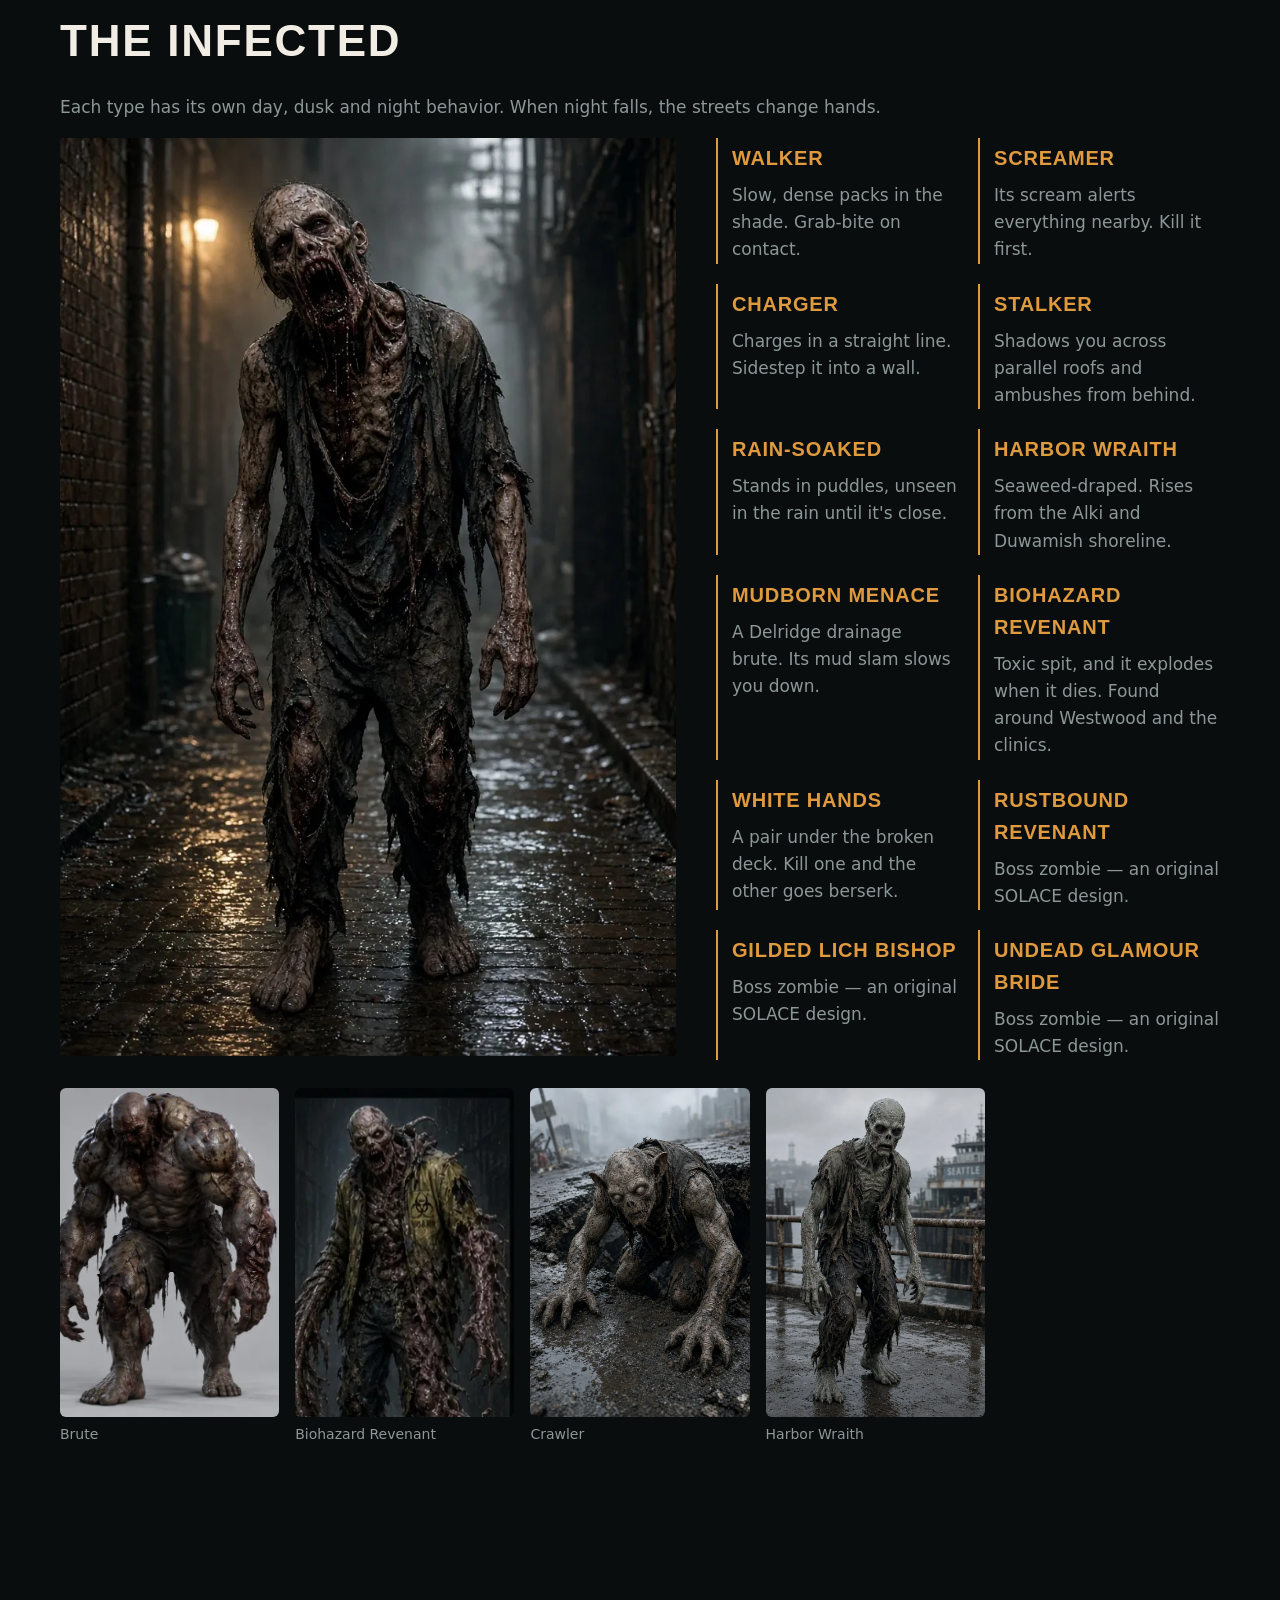
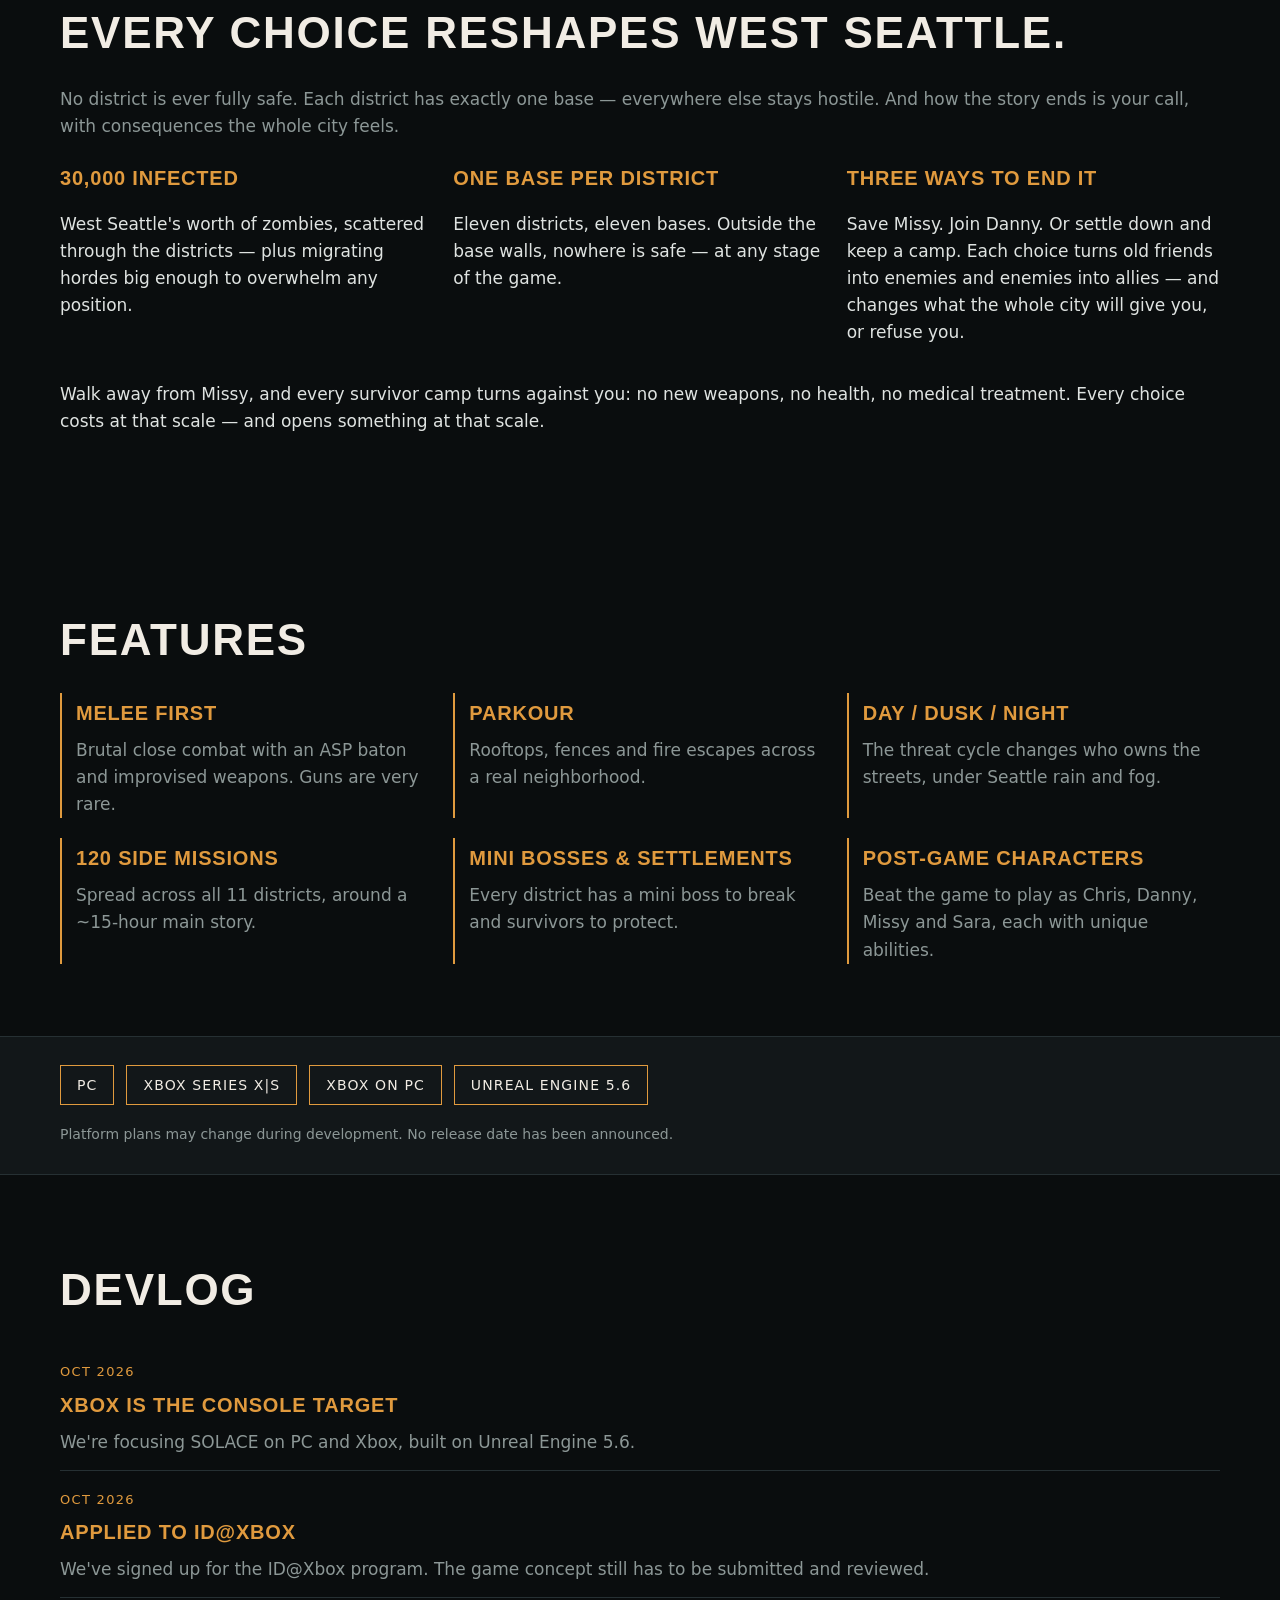
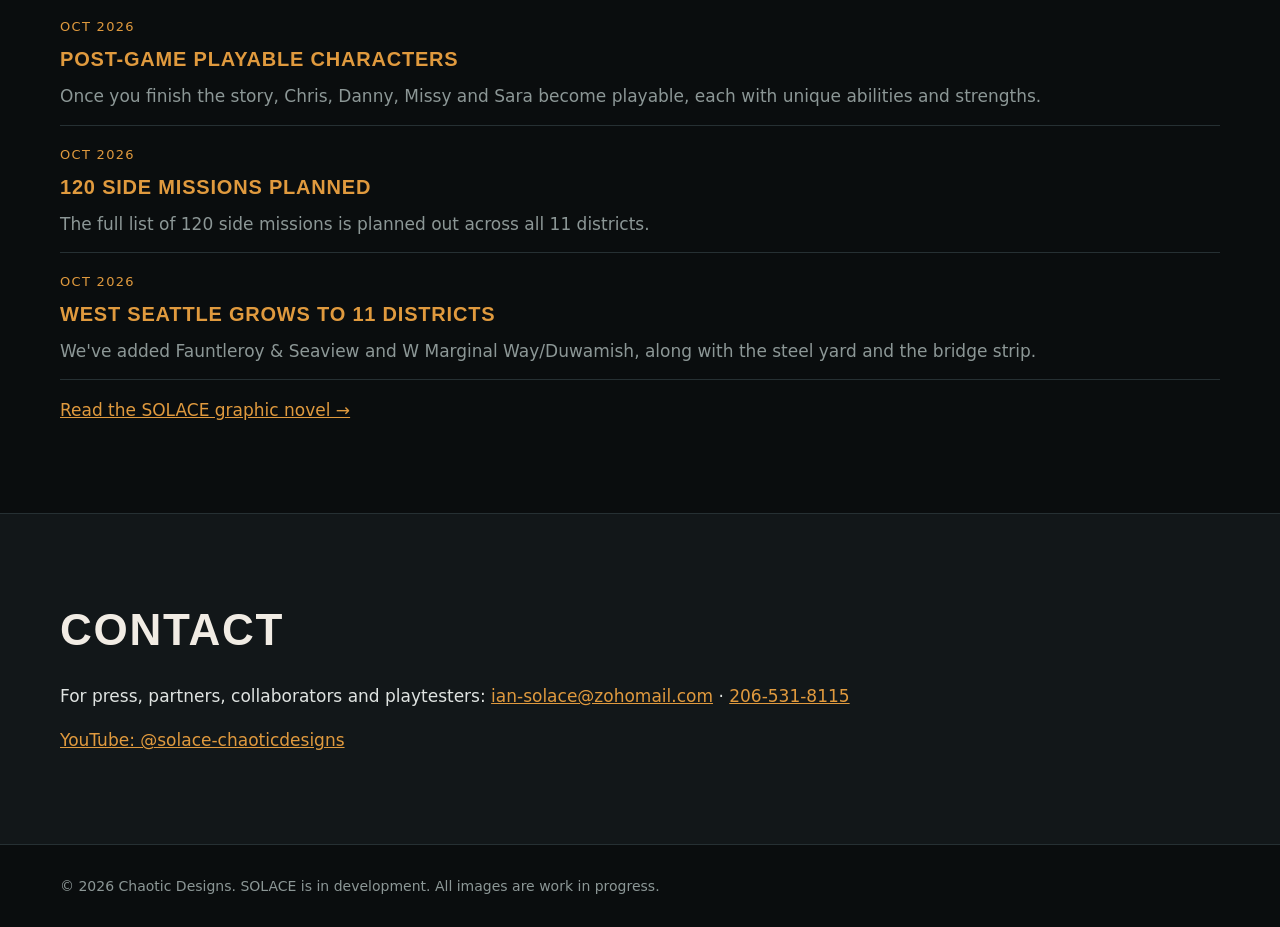
==== commit 501c962b: "Add choices section: one base per district, 30,000 infected with migrating hordes, three endgame cho" ====
--- a/index.html
+++ b/index.html
@@ -36,6 +36,13 @@
 <div><h3>Undead Glamour Bride</h3><p>Boss zombie — an original SOLACE design.</p></div></div></div>
 <div class="zgal wide"><figure><img src="img/z-giant.webp" loading="lazy" alt="Brute: a huge, hulking muscular infected"><figcaption>Brute</figcaption></figure><figure><img src="img/z-biohazard.webp" loading="lazy" alt="Biohazard Revenant: a mutated infected in a torn yellow biohazard jacket with tendrils"><figcaption>Biohazard Revenant</figcaption></figure><figure><img src="img/z-crawler.webp" loading="lazy" alt="Crawler: a pale-eyed gray infected dragging itself out of cracked asphalt"><figcaption>Crawler</figcaption></figure><figure><img src="img/z-drowned.webp" loading="lazy" alt="Harbor Wraith: a drowned gray infected on a pier, a Seattle ferry behind it"><figcaption>Harbor Wraith</figcaption></figure></div></div></section>
 
+<section id="choices" class="wrap"><h2>Every choice reshapes West Seattle.</h2><p class="sub">No district is ever fully safe. Each district has exactly one base — everywhere else stays hostile. And how the story ends is your call, with consequences the whole city feels.</p>
+<div class="grid three">
+<div><h3>30,000 infected</h3><p>West Seattle's worth of zombies, scattered through the districts — plus migrating hordes big enough to overwhelm any position.</p></div>
+<div><h3>One base per district</h3><p>Eleven districts, eleven bases. Outside the base walls, nowhere is safe — at any stage of the game.</p></div>
+<div><h3>Three ways to end it</h3><p>Save Missy. Join Danny. Or settle down and keep a camp. Each choice turns old friends into enemies and enemies into allies — and changes what the whole city will give you, or refuse you.</p></div></div>
+<p>Walk away from Missy, and every survivor camp turns against you: no new weapons, no health, no medical treatment. Every choice costs at that scale — and opens something at that scale.</p></section>
+
 <section id="features" class="wrap"><h2>Features</h2><div class="grid three feat">
 <div><h3>Melee first</h3><p>Brutal close combat with an ASP baton and improvised weapons. Guns are very rare.</p></div>
 <div><h3>Parkour</h3><p>Rooftops, fences and fire escapes across a real neighborhood.</p></div>
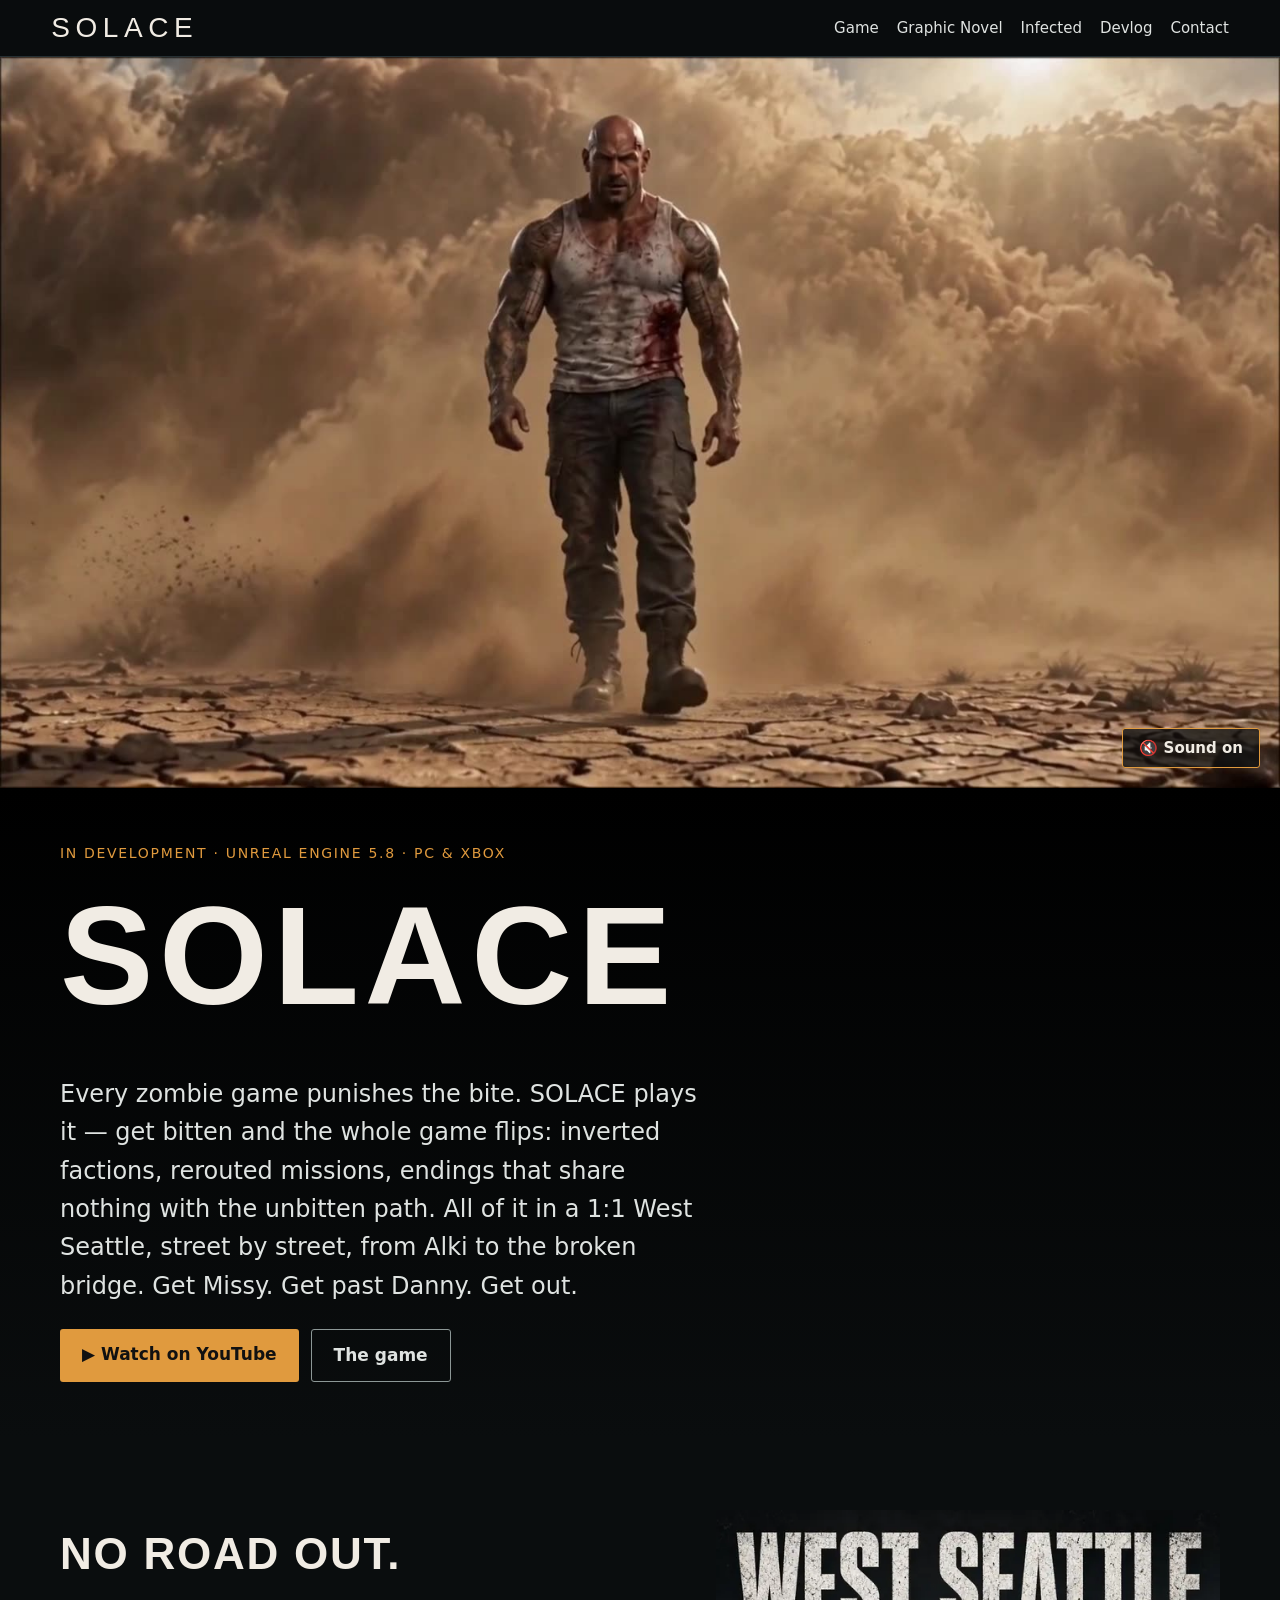
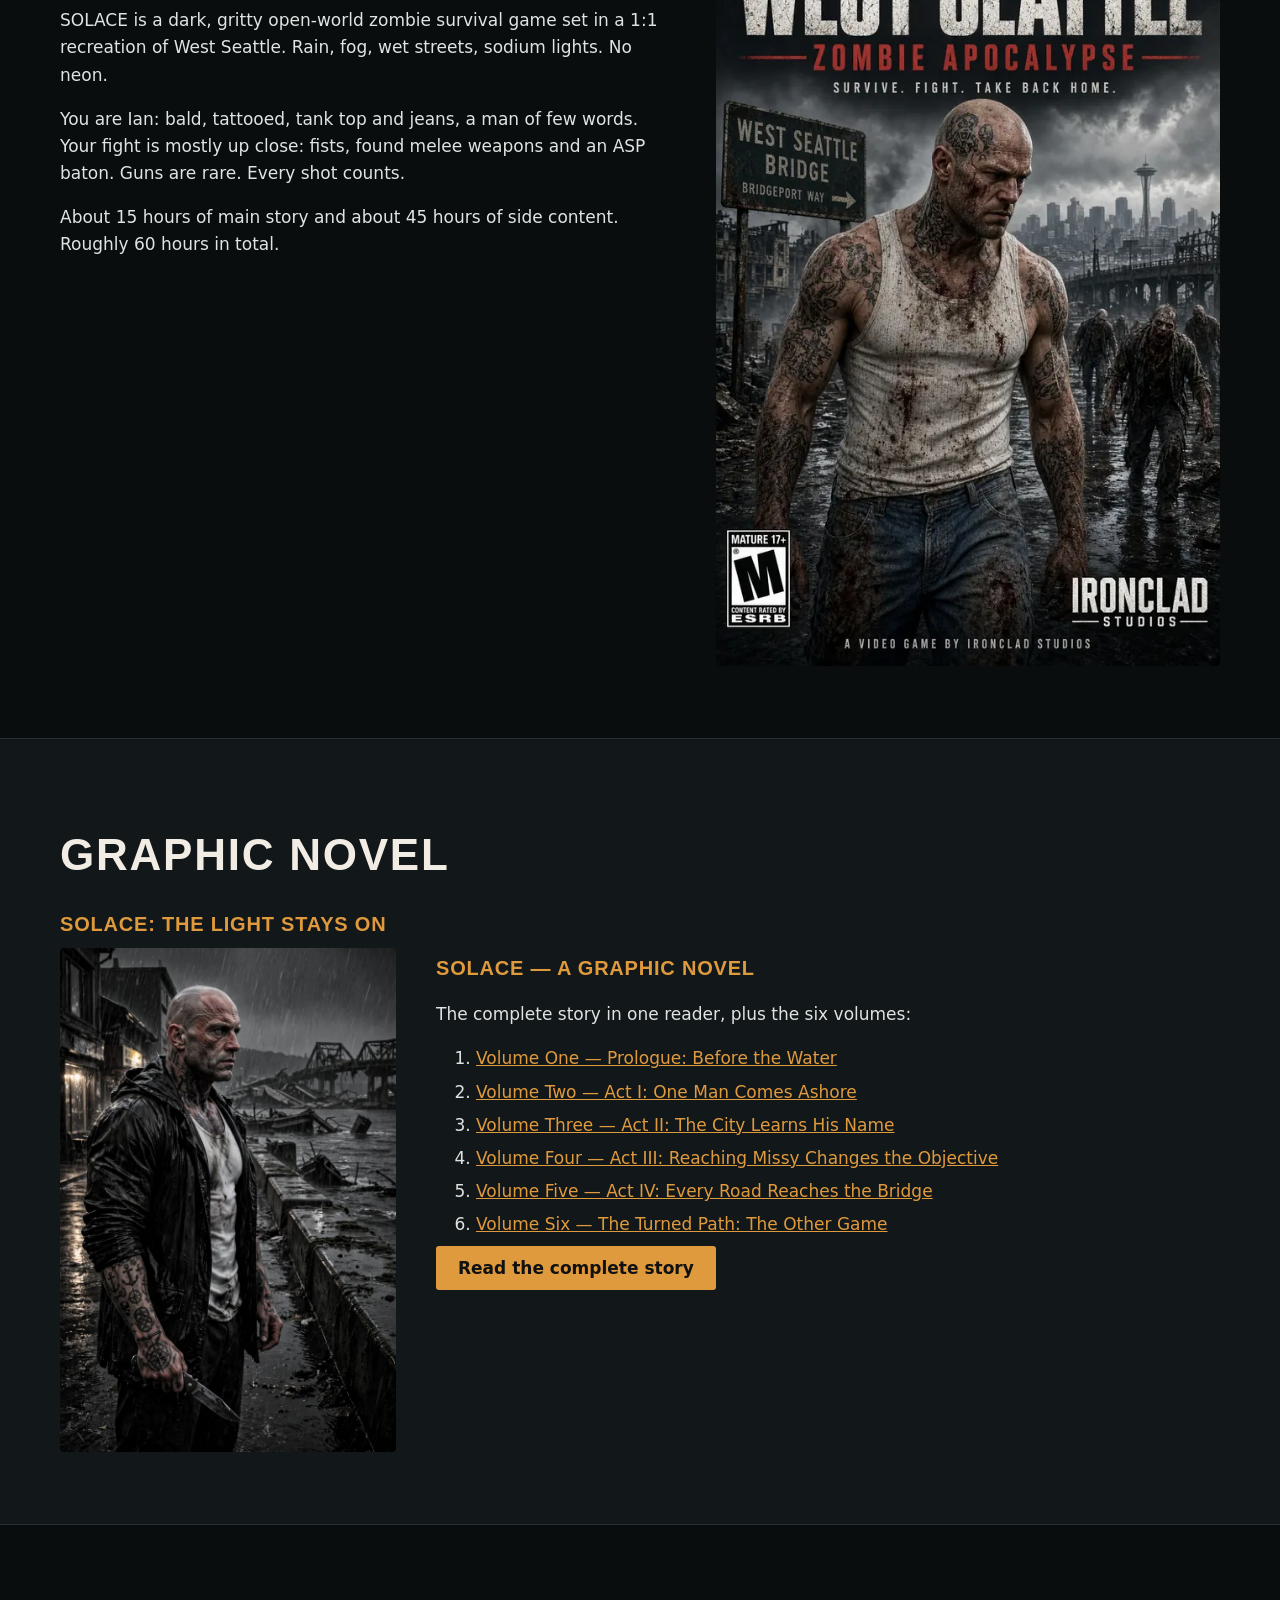
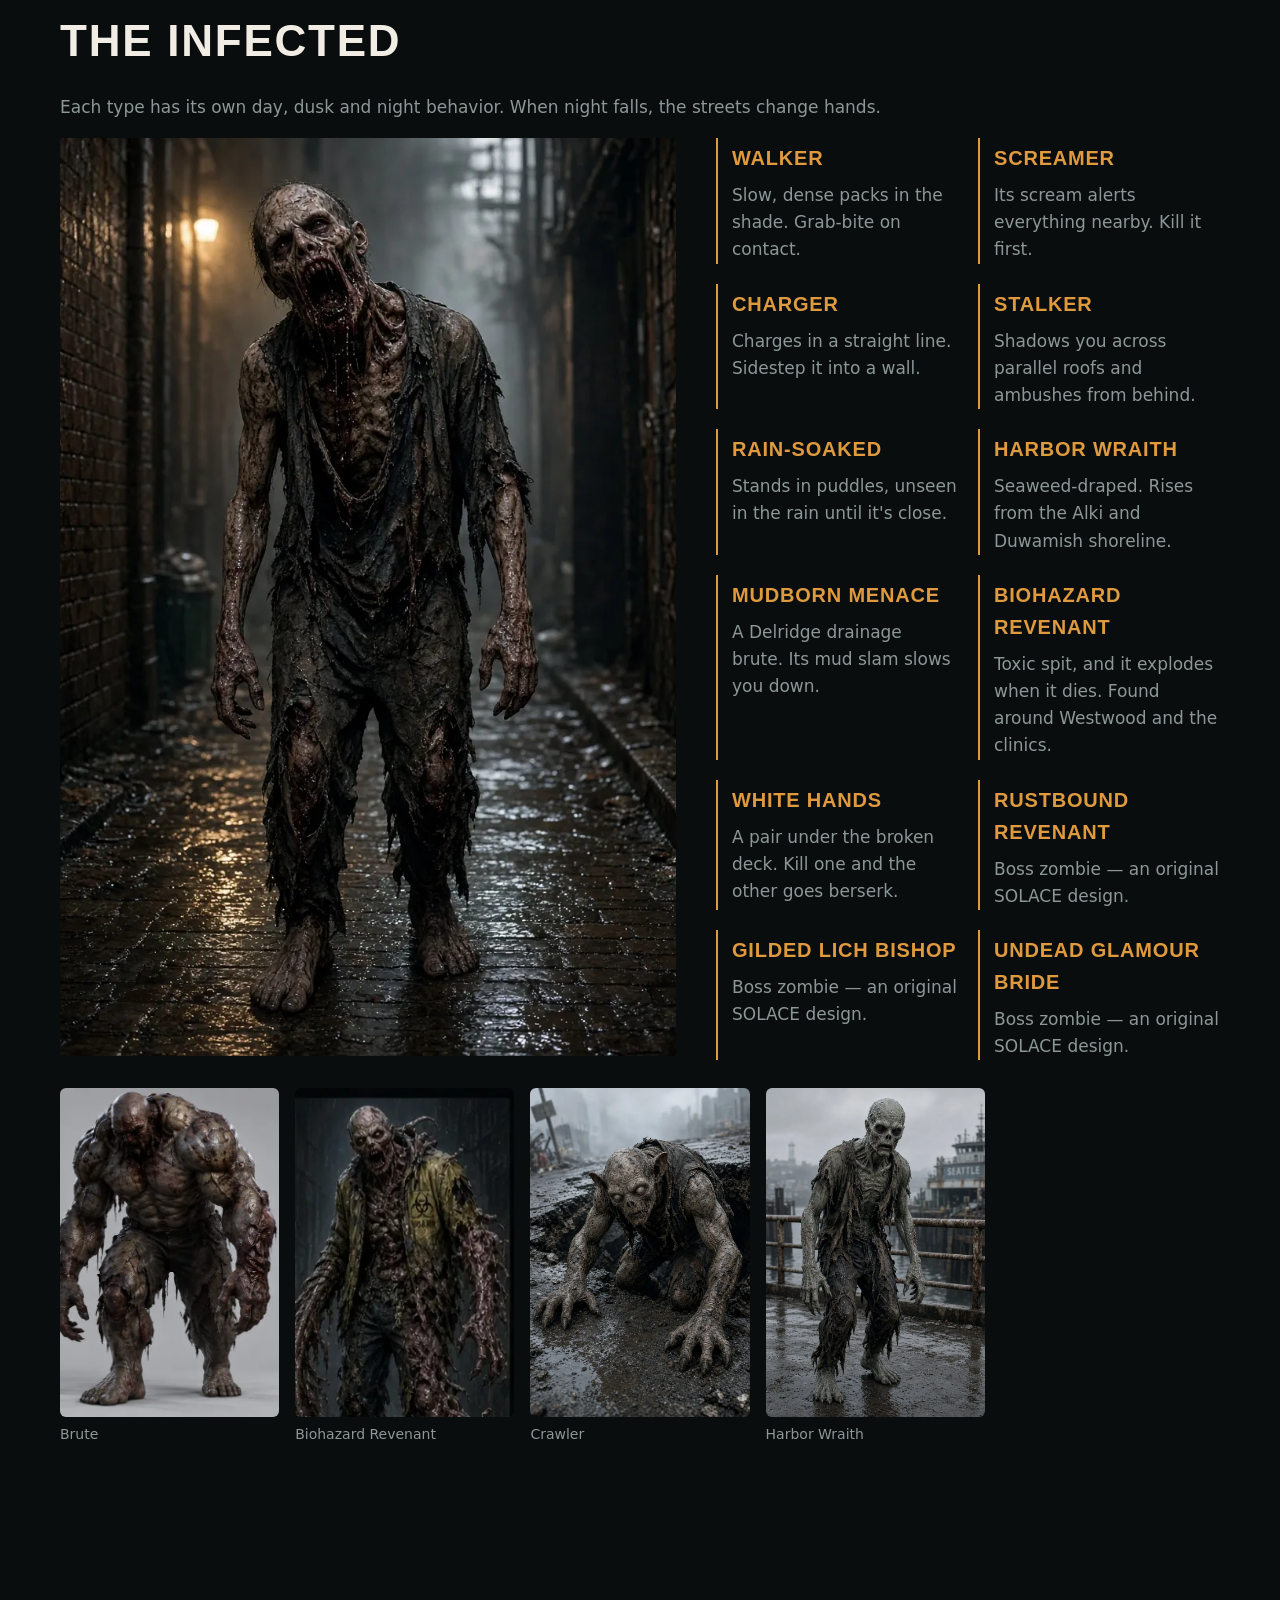
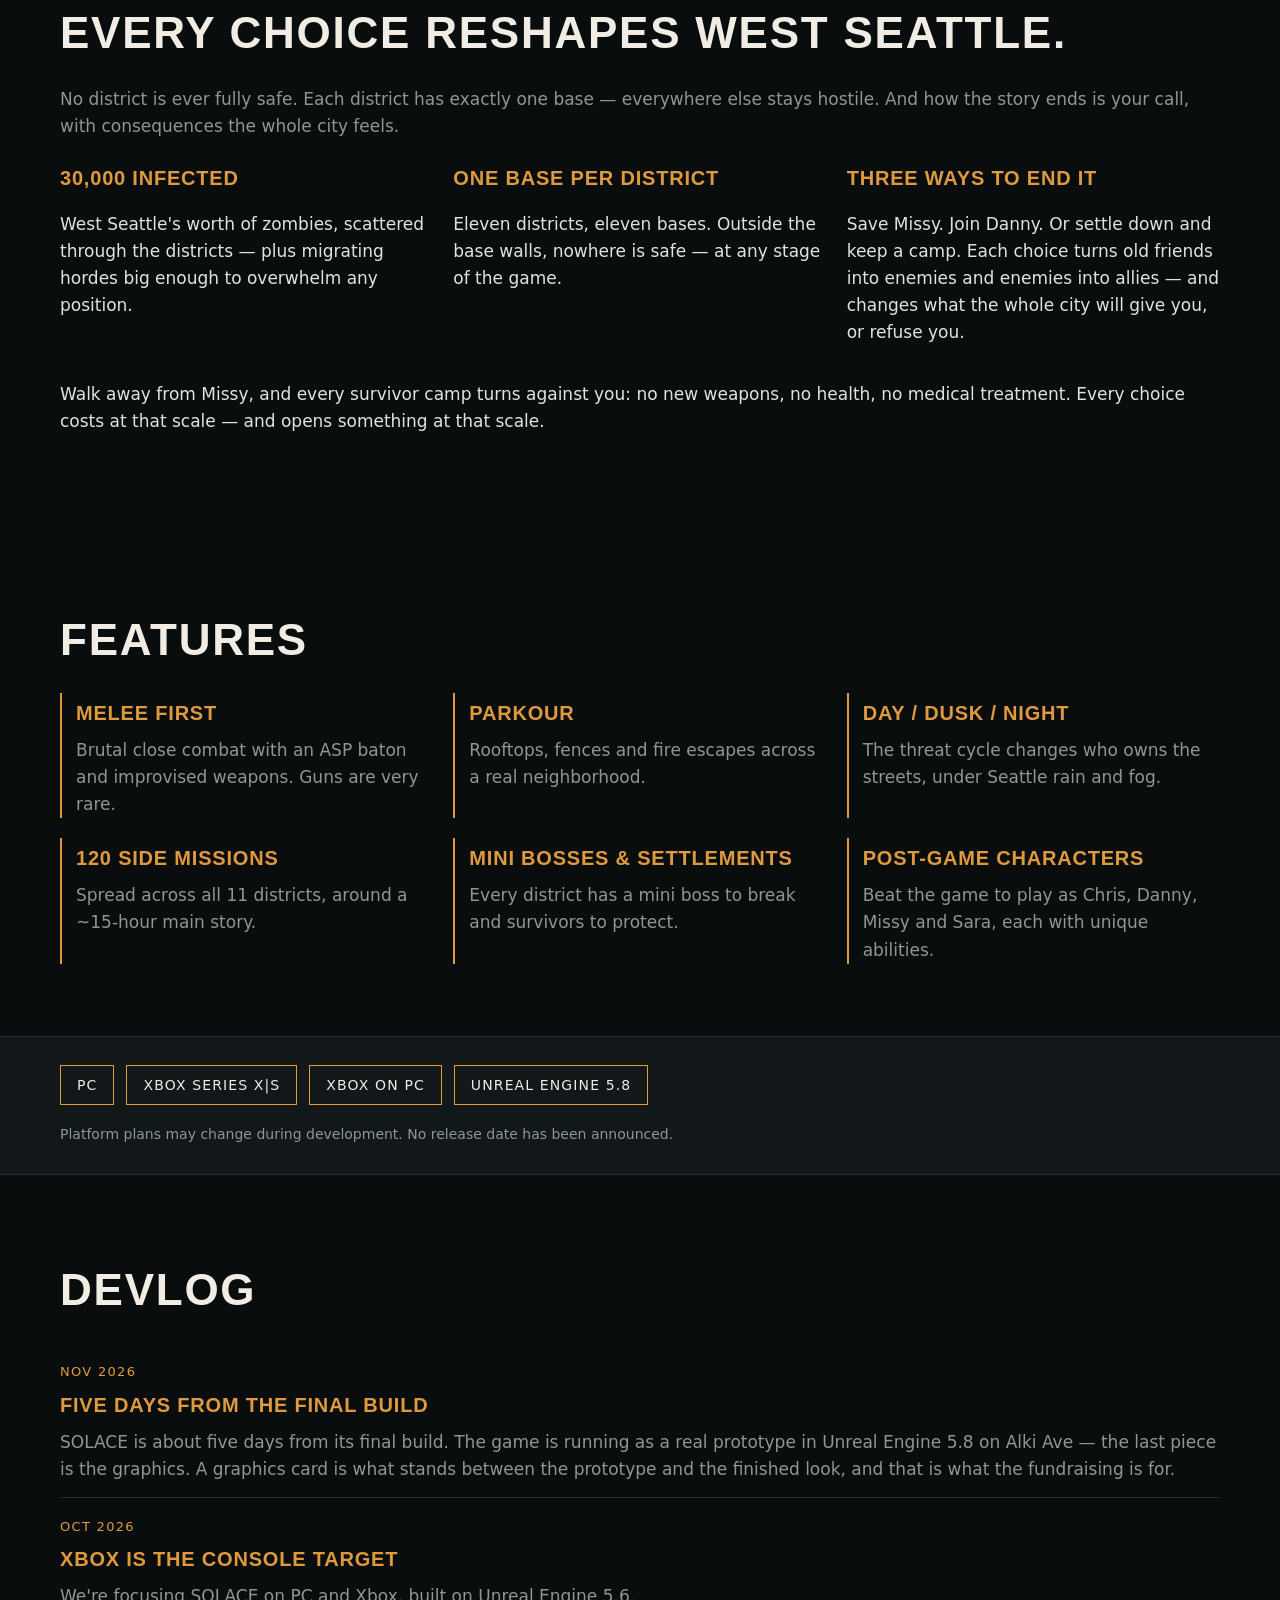
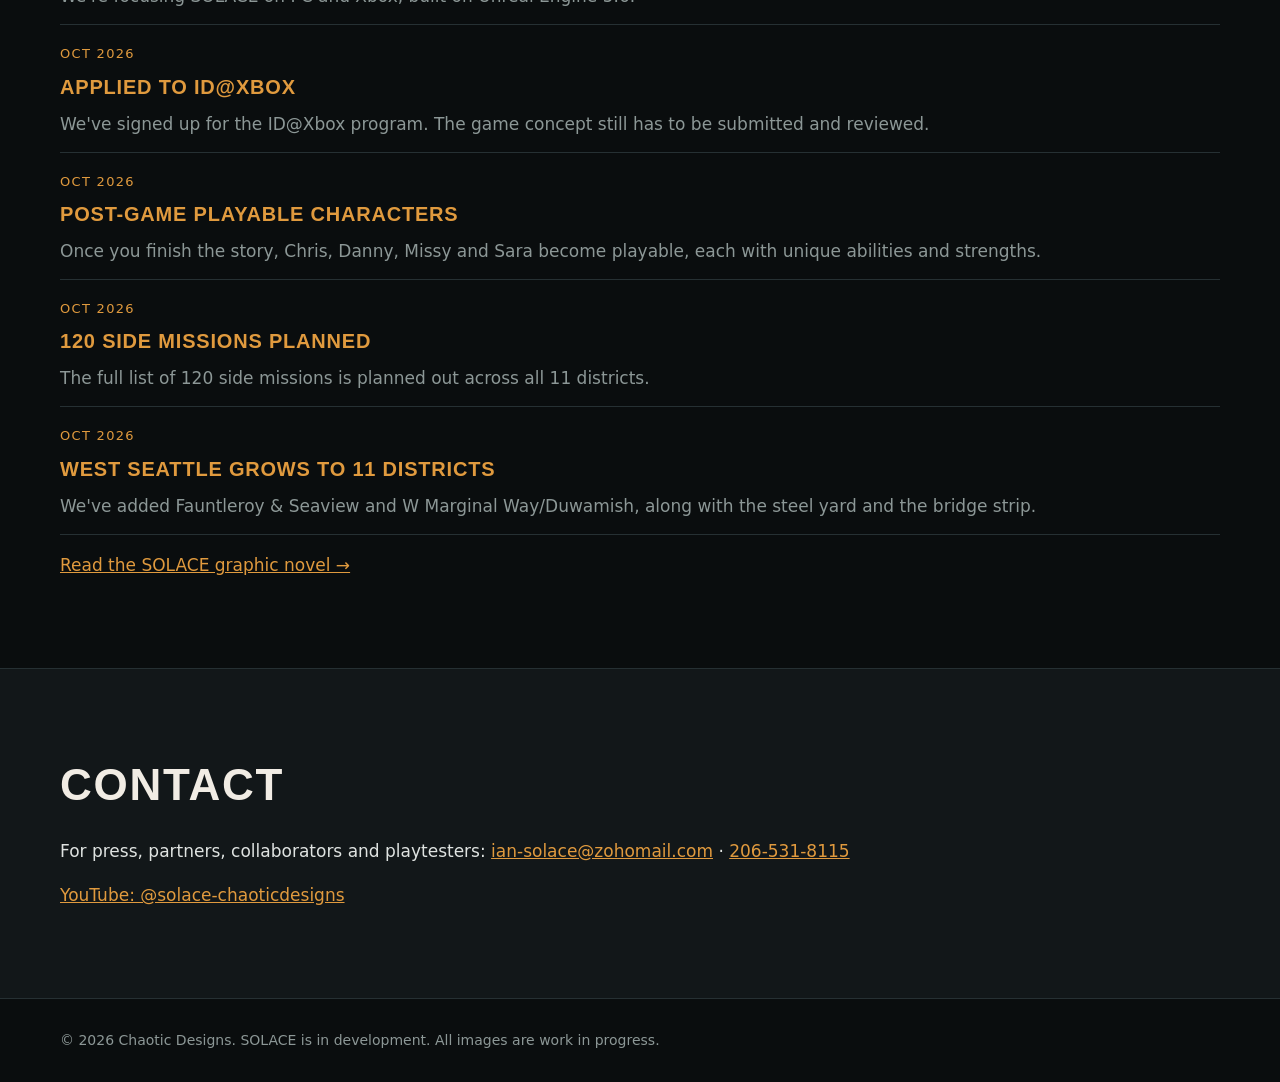
==== commit 82892226: "Nov 2026 devlog: five days from the final build; engine 5.8" ====
--- a/index.html
+++ b/index.html
@@ -1,12 +1,12 @@
 <!doctype html><html lang="en"><head><meta charset="utf-8"><meta name="viewport" content="width=device-width,initial-scale=1">
 <title>SOLACE — Get Out of West Seattle</title>
-<meta name="description" content="SOLACE: a dark open-world zombie survival game set in a 1:1 West Seattle. Built in Unreal Engine 5.6 for PC and Xbox. In development by Chaotic Designs.">
+<meta name="description" content="SOLACE: a dark open-world zombie survival game set in a 1:1 West Seattle. Built in Unreal Engine 5.8 for PC and Xbox. In development by Chaotic Designs.">
 <meta property="og:title" content="SOLACE — Get Out of West Seattle"><meta property="og:image" content="video/teaser-poster.jpg">
 <link rel="stylesheet" href="style.css"></head><body>
 <header class="nav"><a class="logo" href="#top">SOLACE</a><nav><a href="#about">Game</a><a href="#graphic-novel">Graphic Novel</a><a href="#infected">Infected</a><a href="#news">Devlog</a><a href="#contact">Contact</a></nav></header>
 <section id="top" class="vhero"><video id="teaser" autoplay muted loop playsinline preload="auto" poster="video/teaser-poster.jpg"><source src="video/teaser.mp4" type="video/mp4"></video>
 <button id="snd" class="snd" type="button" aria-label="Turn sound on">🔇 Sound on</button></section>
-<section class="hero2"><div class="wrap"><p class="tag">In development · Unreal Engine 5.6 · PC &amp; Xbox</p><h1>SOLACE</h1><p class="lede">Every zombie game punishes the bite. SOLACE plays it — get bitten and the whole game flips: inverted factions, rerouted missions, endings that share nothing with the unbitten path. All of it in a 1:1 West Seattle, street by street, from Alki to the broken bridge. Get Missy. Get past Danny. Get out.</p>
+<section class="hero2"><div class="wrap"><p class="tag">In development · Unreal Engine 5.8 · PC &amp; Xbox</p><h1>SOLACE</h1><p class="lede">Every zombie game punishes the bite. SOLACE plays it — get bitten and the whole game flips: inverted factions, rerouted missions, endings that share nothing with the unbitten path. All of it in a 1:1 West Seattle, street by street, from Alki to the broken bridge. Get Missy. Get past Danny. Get out.</p>
 <div class="btns"><a class="btn" href="https://www.youtube.com/@solace-chaoticdesigns" target="_blank" rel="noopener">▶ Watch on YouTube</a><a class="btn ghost" href="#about">The game</a></div></div></section>
 
 <section id="about" class="wrap split"><div><h2>No road out.</h2>
@@ -51,9 +51,10 @@
 <div><h3>Mini bosses &amp; settlements</h3><p>Every district has a mini boss to break and survivors to protect.</p></div>
 <div><h3>Post-game characters</h3><p>Beat the game to play as Chris, Danny, Missy and Sara, each with unique abilities.</p></div></div></section>
 
-<section id="platforms" class="band slim"><div class="wrap plat"><span>PC</span><span>Xbox Series X|S</span><span>Xbox on PC</span><span>Unreal Engine 5.6</span><p>Platform plans may change during development. No release date has been announced.</p></div></section>
+<section id="platforms" class="band slim"><div class="wrap plat"><span>PC</span><span>Xbox Series X|S</span><span>Xbox on PC</span><span>Unreal Engine 5.8</span><p>Platform plans may change during development. No release date has been announced.</p></div></section>
 
 <section id="news" class="wrap"><h2>Devlog</h2><div class="news">
+<article><time>Nov 2026</time><h3>Five days from the final build</h3><p>SOLACE is about five days from its final build. The game is running as a real prototype in Unreal Engine 5.8 on Alki Ave — the last piece is the graphics. A graphics card is what stands between the prototype and the finished look, and that is what the fundraising is for.</p></article>
 <article><time>Oct 2026</time><h3>Xbox is the console target</h3><p>We're focusing SOLACE on PC and Xbox, built on Unreal Engine 5.6.</p></article>
 <article><time>Oct 2026</time><h3>Applied to ID@Xbox</h3><p>We've signed up for the ID@Xbox program. The game concept still has to be submitted and reviewed.</p></article>
 <article><time>Oct 2026</time><h3>Post-game playable characters</h3><p>Once you finish the story, Chris, Danny, Missy and Sara become playable, each with unique abilities and strengths.</p></article>
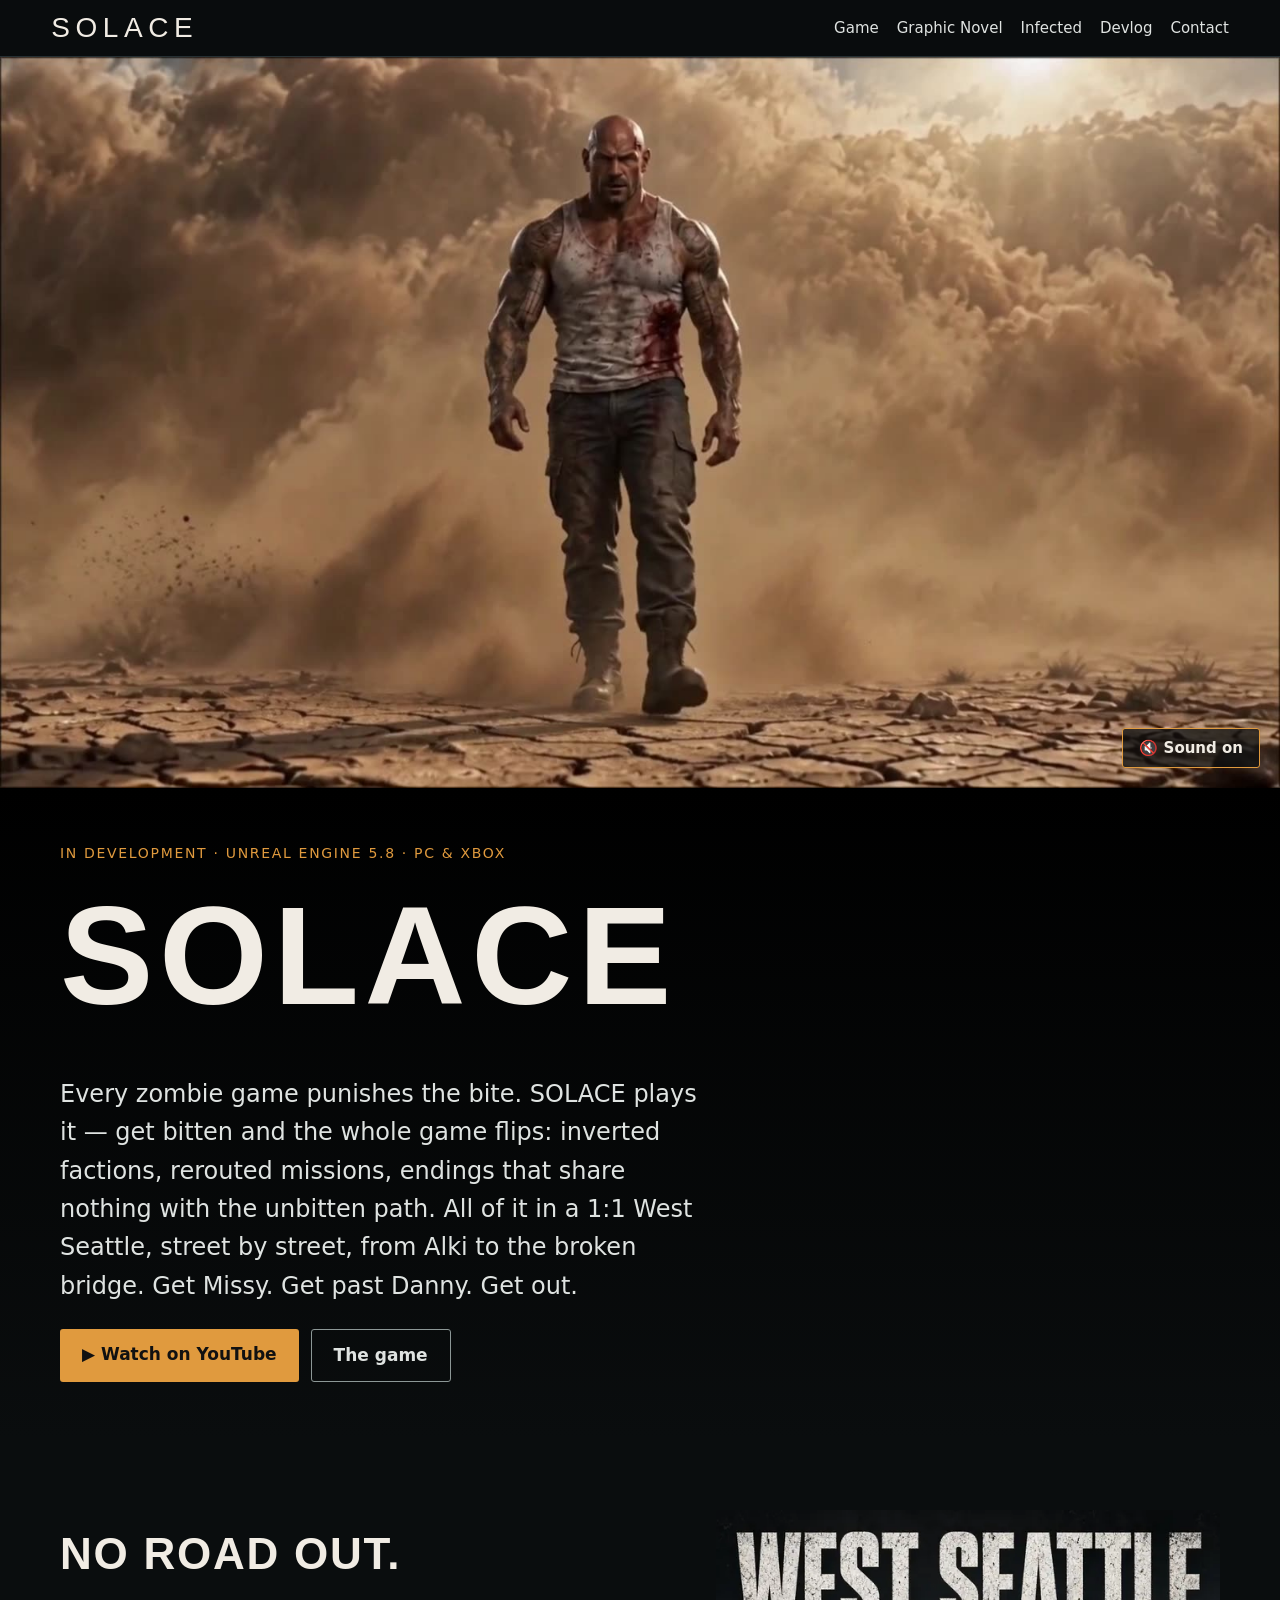
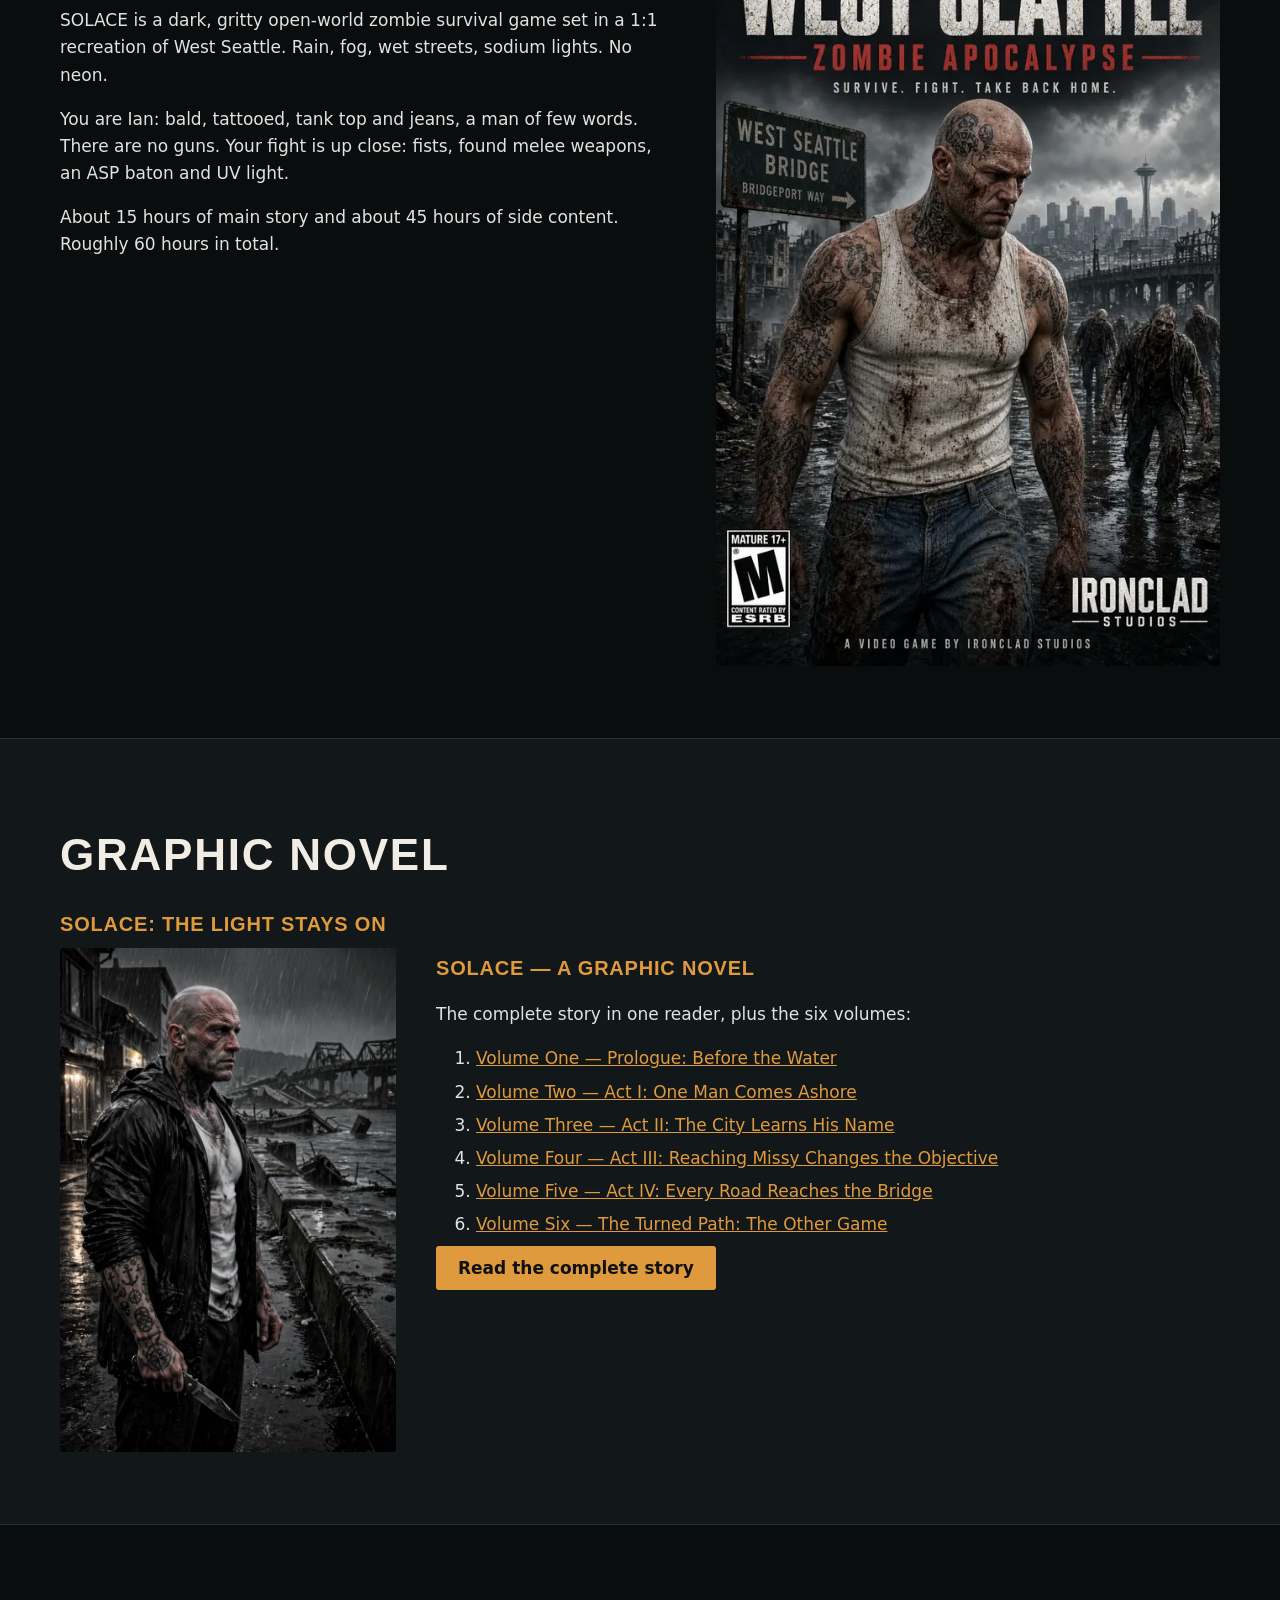
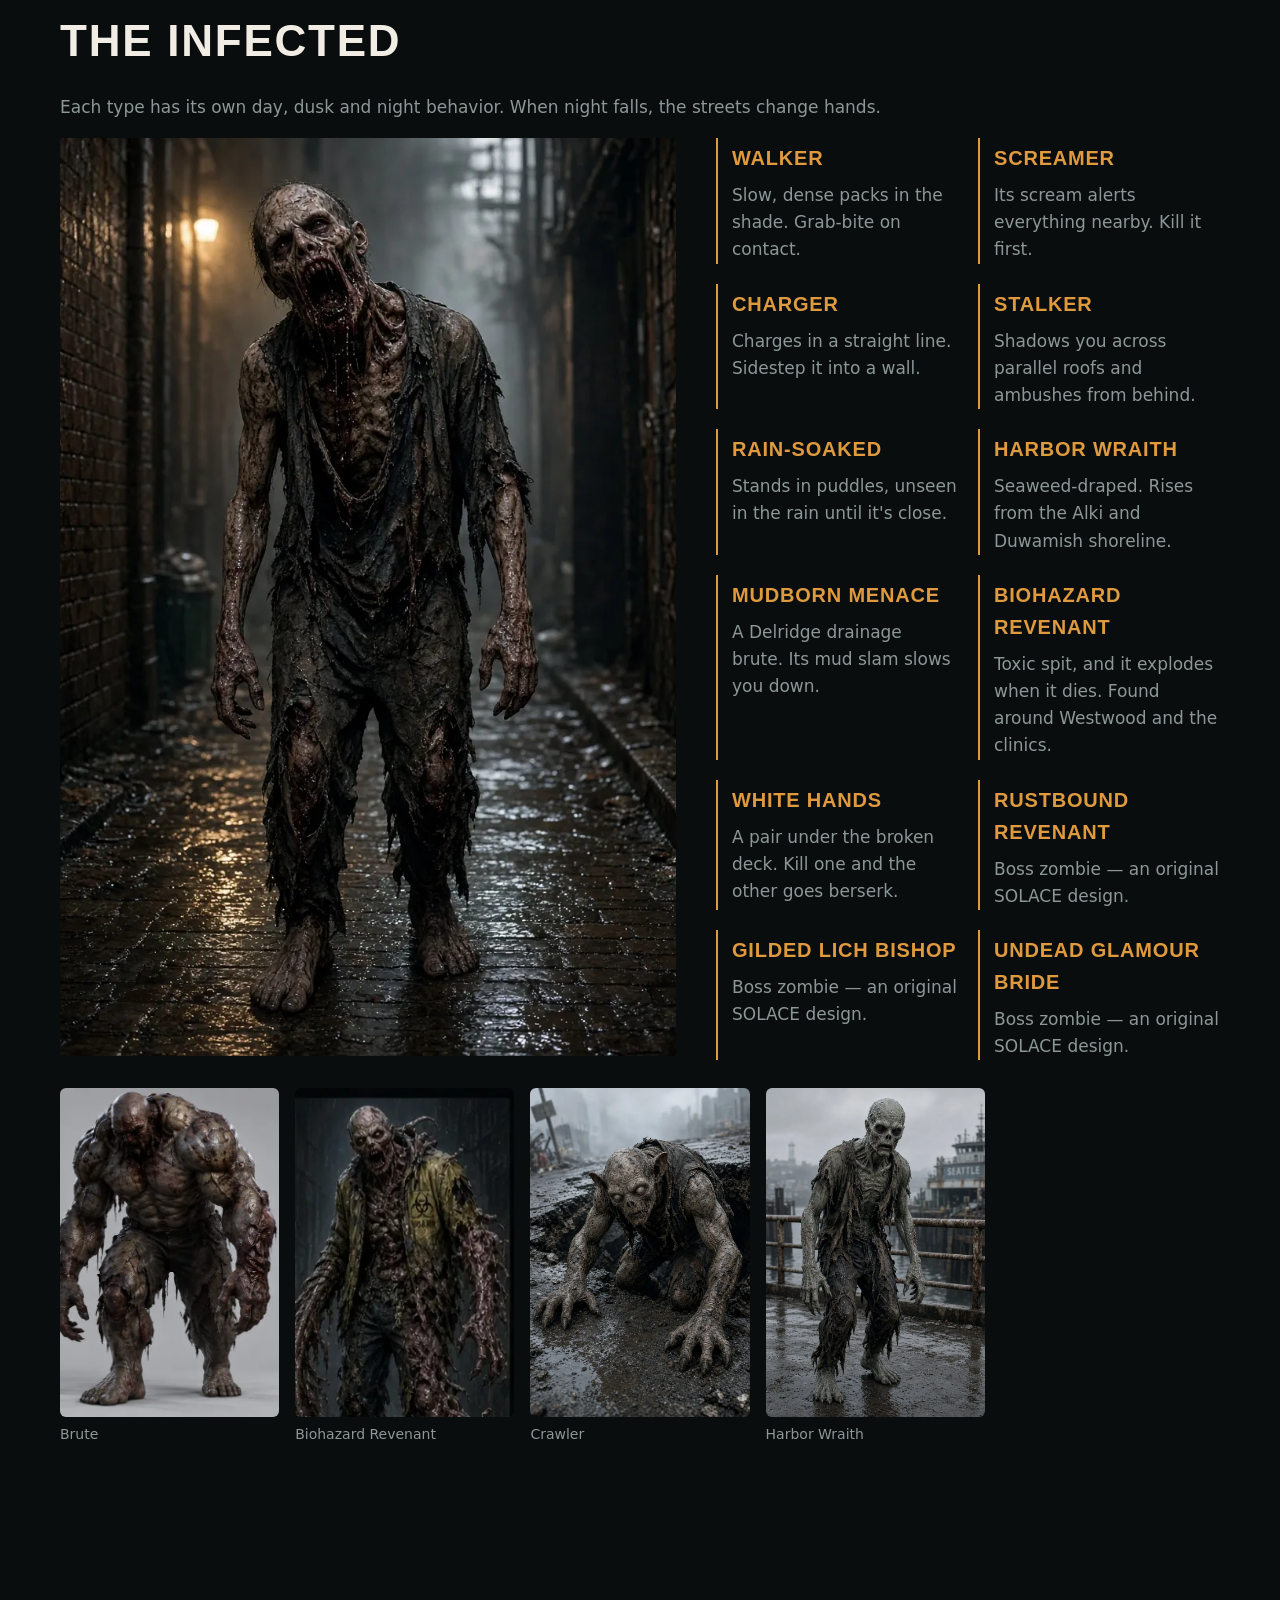
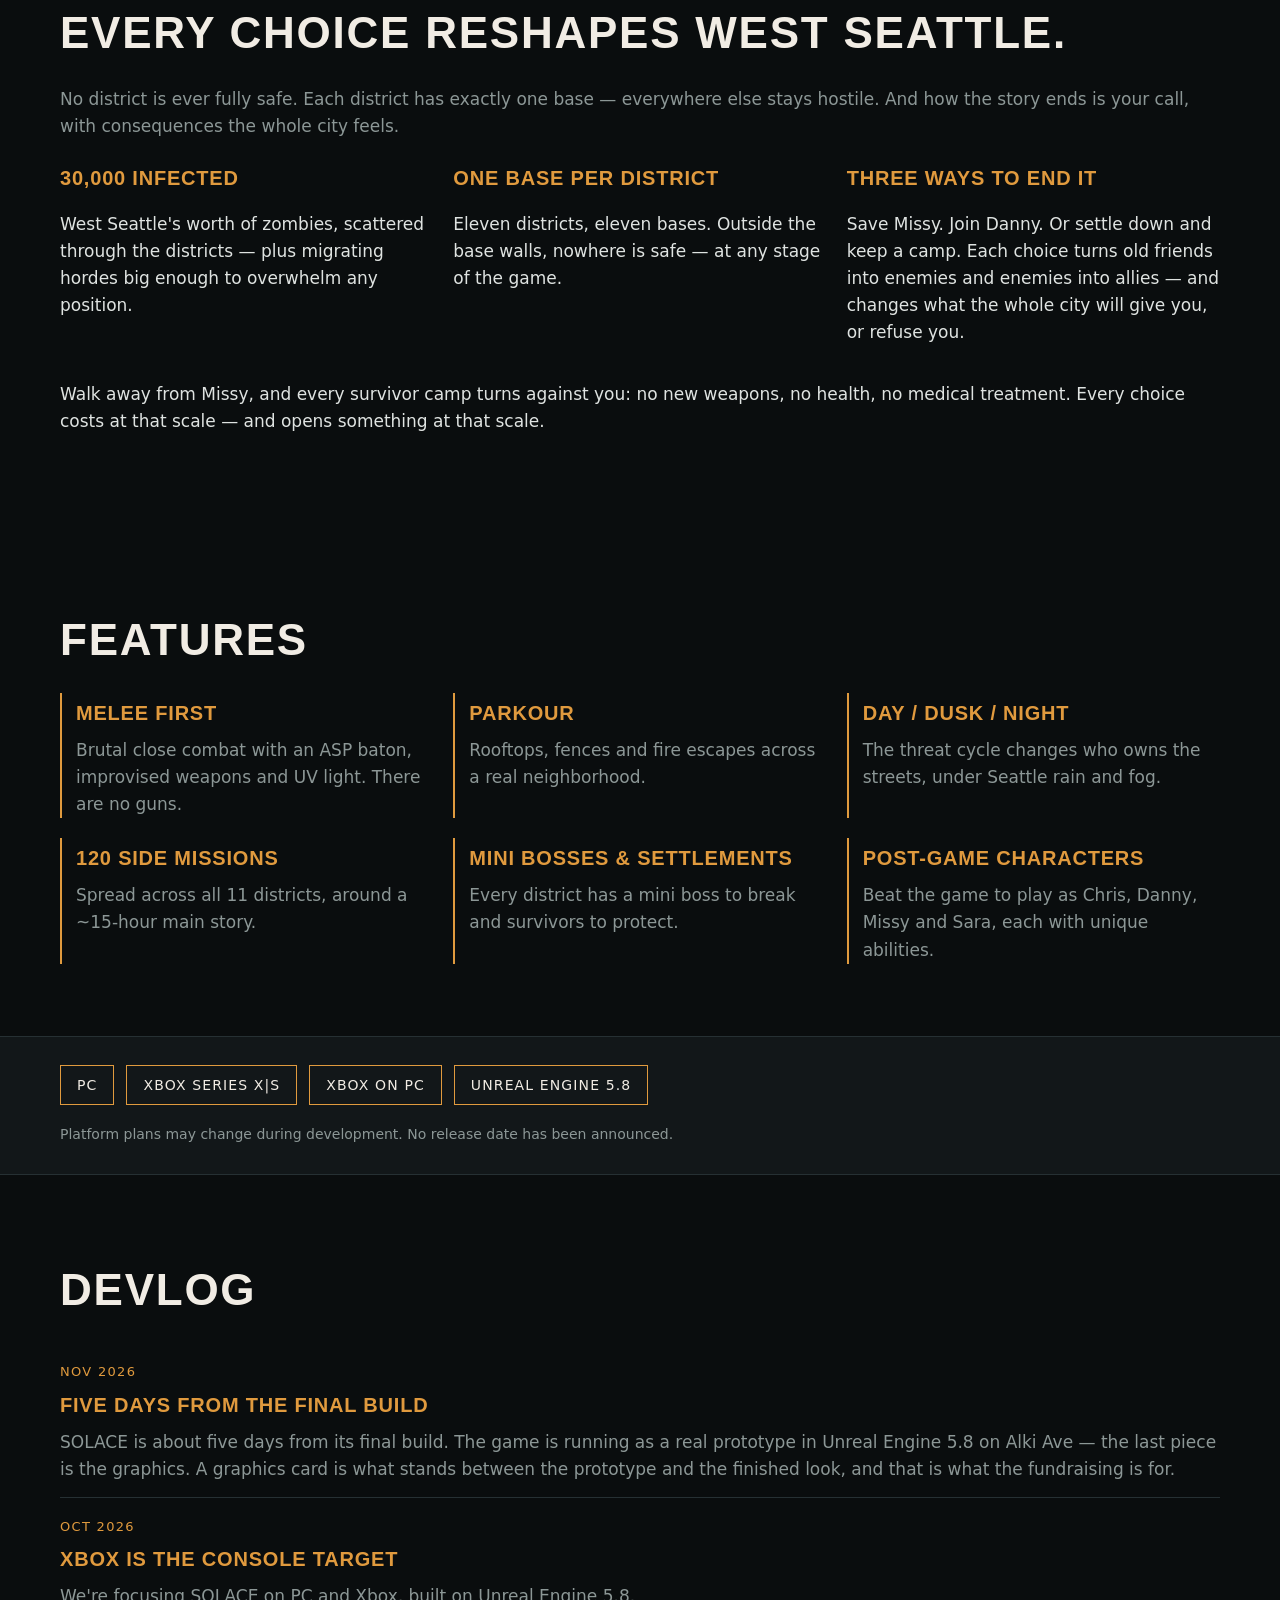
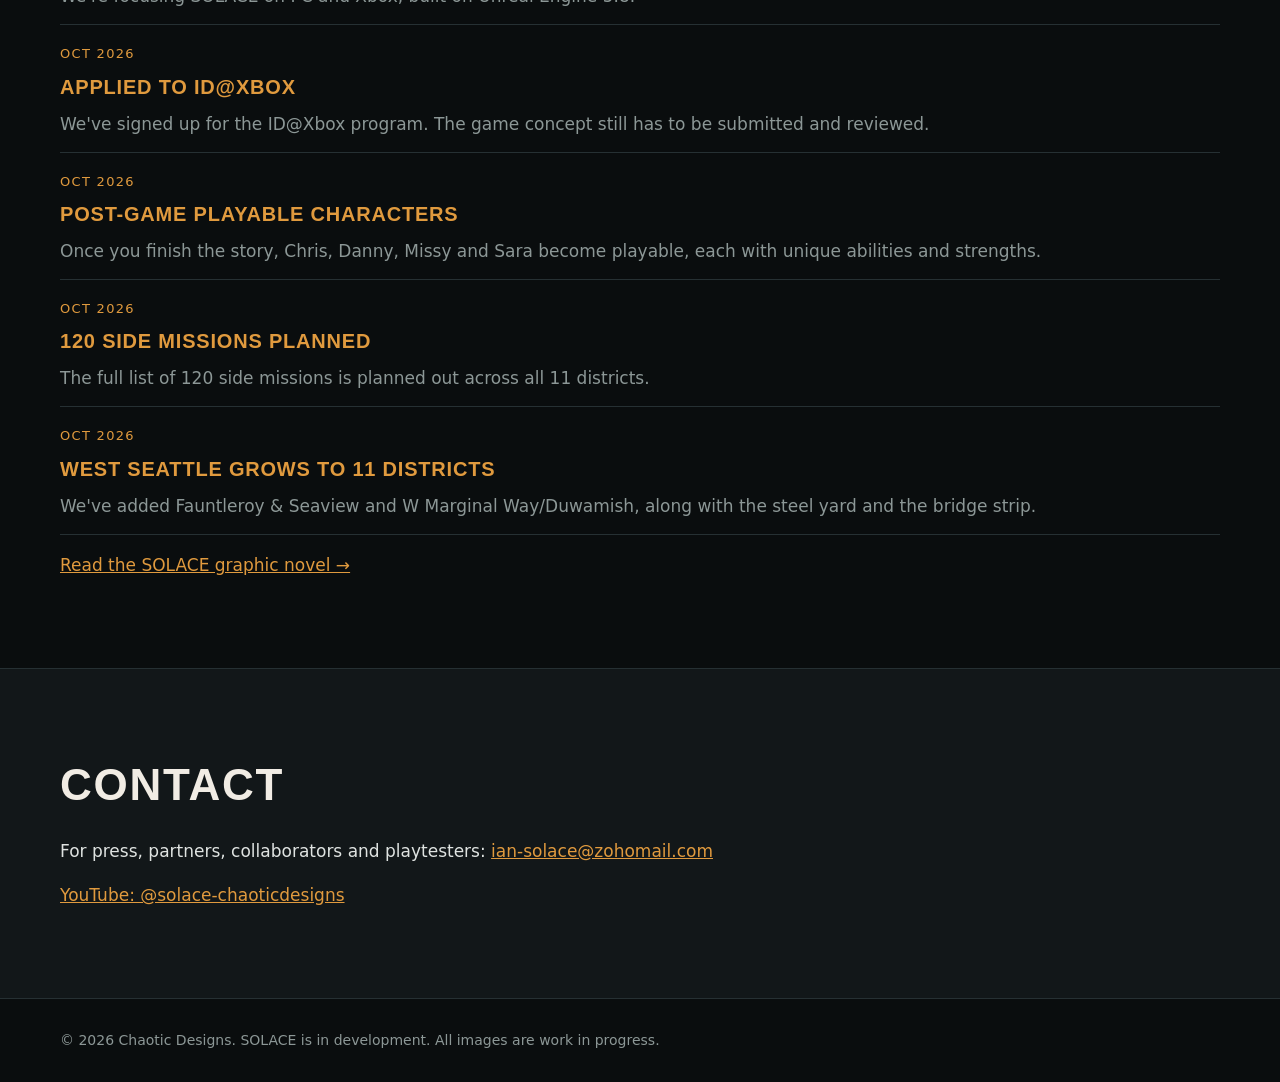
==== commit 99ffc4b4: "Fix gun wording (no guns), Unreal Engine 5.8 consistency, and email-only contact" ====
--- a/index.html
+++ b/index.html
@@ -11,7 +11,7 @@
 
 <section id="about" class="wrap split"><div><h2>No road out.</h2>
 <p>SOLACE is a dark, gritty open-world zombie survival game set in a 1:1 recreation of West Seattle. Rain, fog, wet streets, sodium lights. No neon.</p>
-<p>You are Ian: bald, tattooed, tank top and jeans, a man of few words. Your fight is mostly up close: fists, found melee weapons and an ASP baton. Guns are rare. Every shot counts.</p>
+<p>You are Ian: bald, tattooed, tank top and jeans, a man of few words. There are no guns. Your fight is up close: fists, found melee weapons, an ASP baton and UV light.</p>
 <p>About 15 hours of main story and about 45 hours of side content. Roughly 60 hours in total.</p></div>
 <img src="img/ian.webp" alt="Ian, SOLACE protagonist render" loading="lazy"></section>
 
@@ -44,7 +44,7 @@
 <p>Walk away from Missy, and every survivor camp turns against you: no new weapons, no health, no medical treatment. Every choice costs at that scale — and opens something at that scale.</p></section>
 
 <section id="features" class="wrap"><h2>Features</h2><div class="grid three feat">
-<div><h3>Melee first</h3><p>Brutal close combat with an ASP baton and improvised weapons. Guns are very rare.</p></div>
+<div><h3>Melee first</h3><p>Brutal close combat with an ASP baton, improvised weapons and UV light. There are no guns.</p></div>
 <div><h3>Parkour</h3><p>Rooftops, fences and fire escapes across a real neighborhood.</p></div>
 <div><h3>Day / dusk / night</h3><p>The threat cycle changes who owns the streets, under Seattle rain and fog.</p></div>
 <div><h3>120 side missions</h3><p>Spread across all 11 districts, around a ~15-hour main story.</p></div>
@@ -55,14 +55,14 @@
 
 <section id="news" class="wrap"><h2>Devlog</h2><div class="news">
 <article><time>Nov 2026</time><h3>Five days from the final build</h3><p>SOLACE is about five days from its final build. The game is running as a real prototype in Unreal Engine 5.8 on Alki Ave — the last piece is the graphics. A graphics card is what stands between the prototype and the finished look, and that is what the fundraising is for.</p></article>
-<article><time>Oct 2026</time><h3>Xbox is the console target</h3><p>We're focusing SOLACE on PC and Xbox, built on Unreal Engine 5.6.</p></article>
+<article><time>Oct 2026</time><h3>Xbox is the console target</h3><p>We're focusing SOLACE on PC and Xbox, built on Unreal Engine 5.8.</p></article>
 <article><time>Oct 2026</time><h3>Applied to ID@Xbox</h3><p>We've signed up for the ID@Xbox program. The game concept still has to be submitted and reviewed.</p></article>
 <article><time>Oct 2026</time><h3>Post-game playable characters</h3><p>Once you finish the story, Chris, Danny, Missy and Sara become playable, each with unique abilities and strengths.</p></article>
 <article><time>Oct 2026</time><h3>120 side missions planned</h3><p>The full list of 120 side missions is planned out across all 11 districts.</p></article>
 <article><time>Oct 2026</time><h3>West Seattle grows to 11 districts</h3><p>We've added Fauntleroy &amp; Seaview and W Marginal Way/Duwamish, along with the steel yard and the bridge strip.</p></article></div>
 <p><a href="#graphic-novel">Read the SOLACE graphic novel →</a></p></section>
 
-<section id="contact" class="band"><div class="wrap"><h2>Contact</h2><p>For press, partners, collaborators and playtesters: <a href="mailto:ian-solace@zohomail.com">ian-solace@zohomail.com</a> · <a href="tel:+12065318115">206-531-8115</a></p><p><a href="https://www.youtube.com/@solace-chaoticdesigns" target="_blank" rel="noopener">YouTube: @solace-chaoticdesigns</a></p></div></section>
+<section id="contact" class="band"><div class="wrap"><h2>Contact</h2><p>For press, partners, collaborators and playtesters: <a href="mailto:ian-solace@zohomail.com">ian-solace@zohomail.com</a></p><p><a href="https://www.youtube.com/@solace-chaoticdesigns" target="_blank" rel="noopener">YouTube: @solace-chaoticdesigns</a></p></div></section>
 <footer class="wrap">© 2026 Chaotic Designs. SOLACE is in development. All images are work in progress.</footer>
 <script>const v=document.getElementById('teaser'),b=document.getElementById('snd');b.onclick=()=>{v.muted=!v.muted;if(!v.muted){v.currentTime=0;v.play()}b.textContent=v.muted?'🔇 Sound on':'🔊 Sound off';b.setAttribute('aria-label',v.muted?'Turn sound on':'Turn sound off')};</script>
 </body></html>
